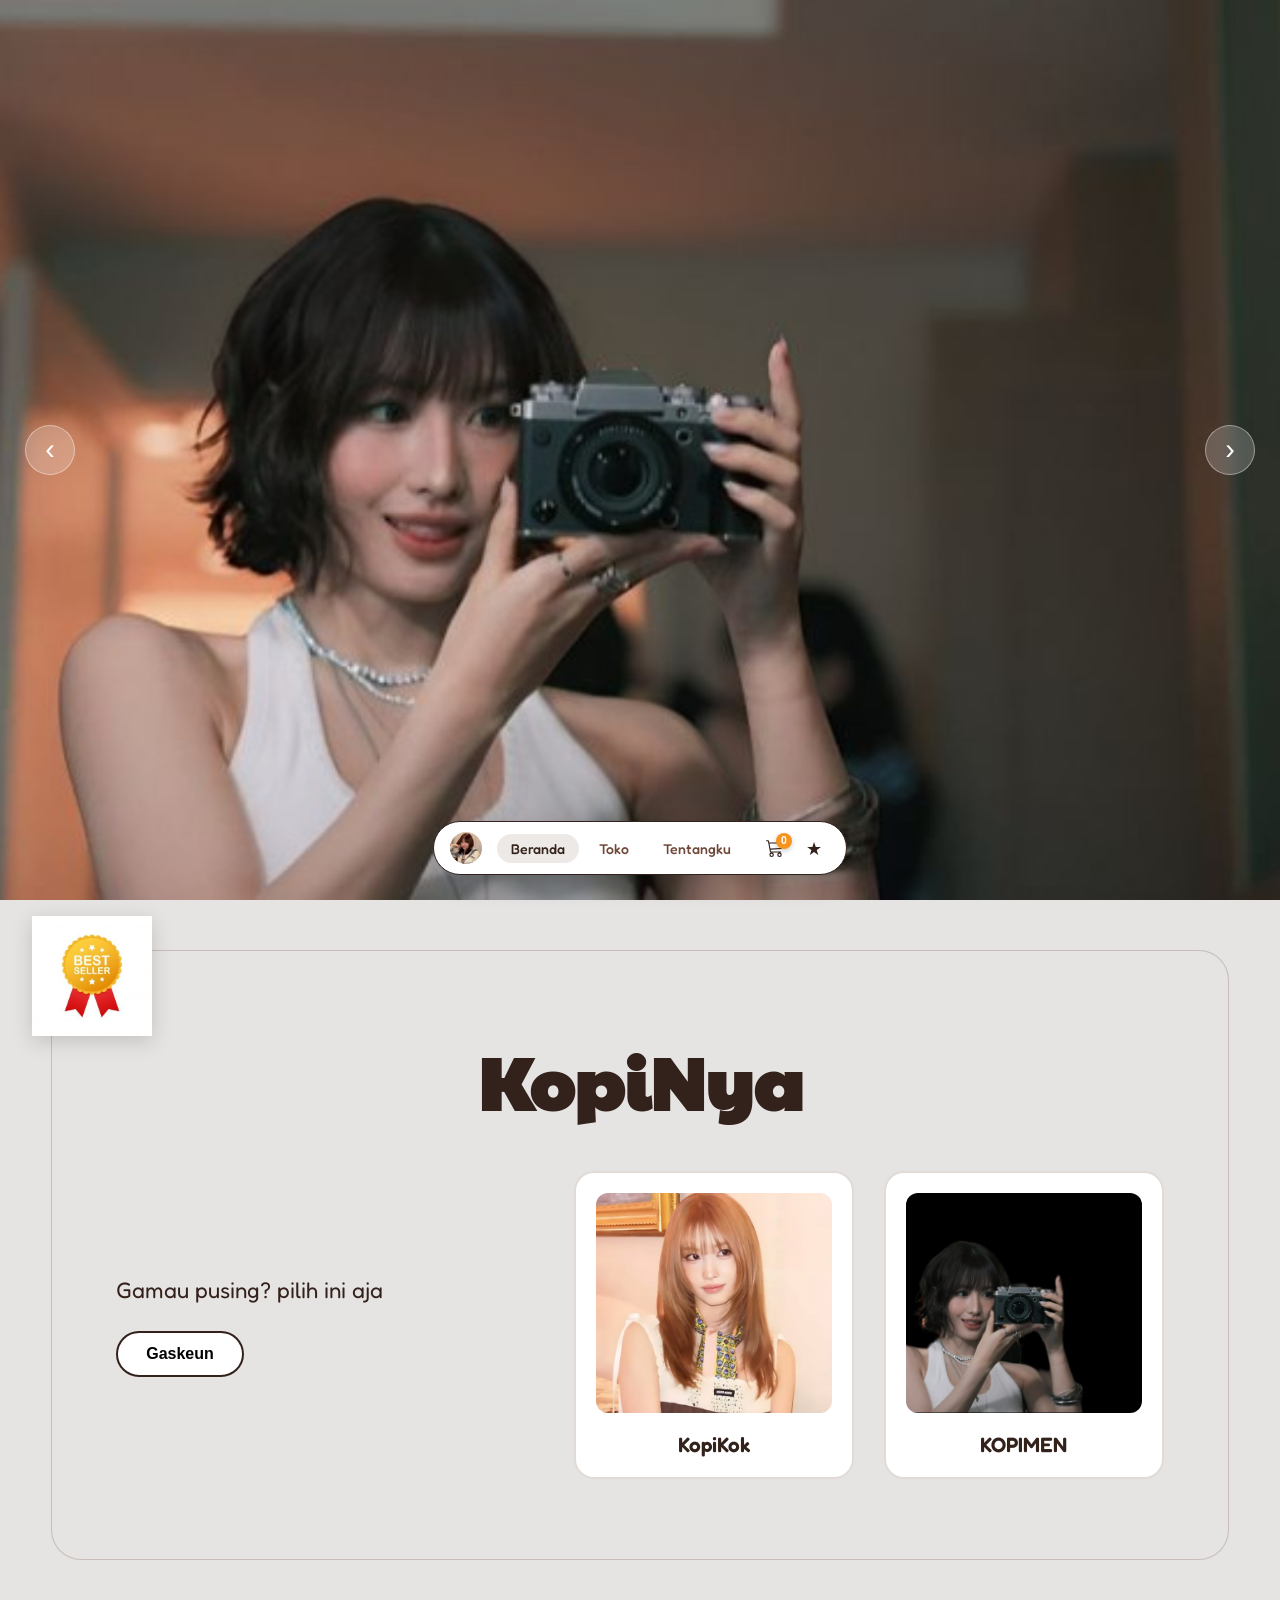
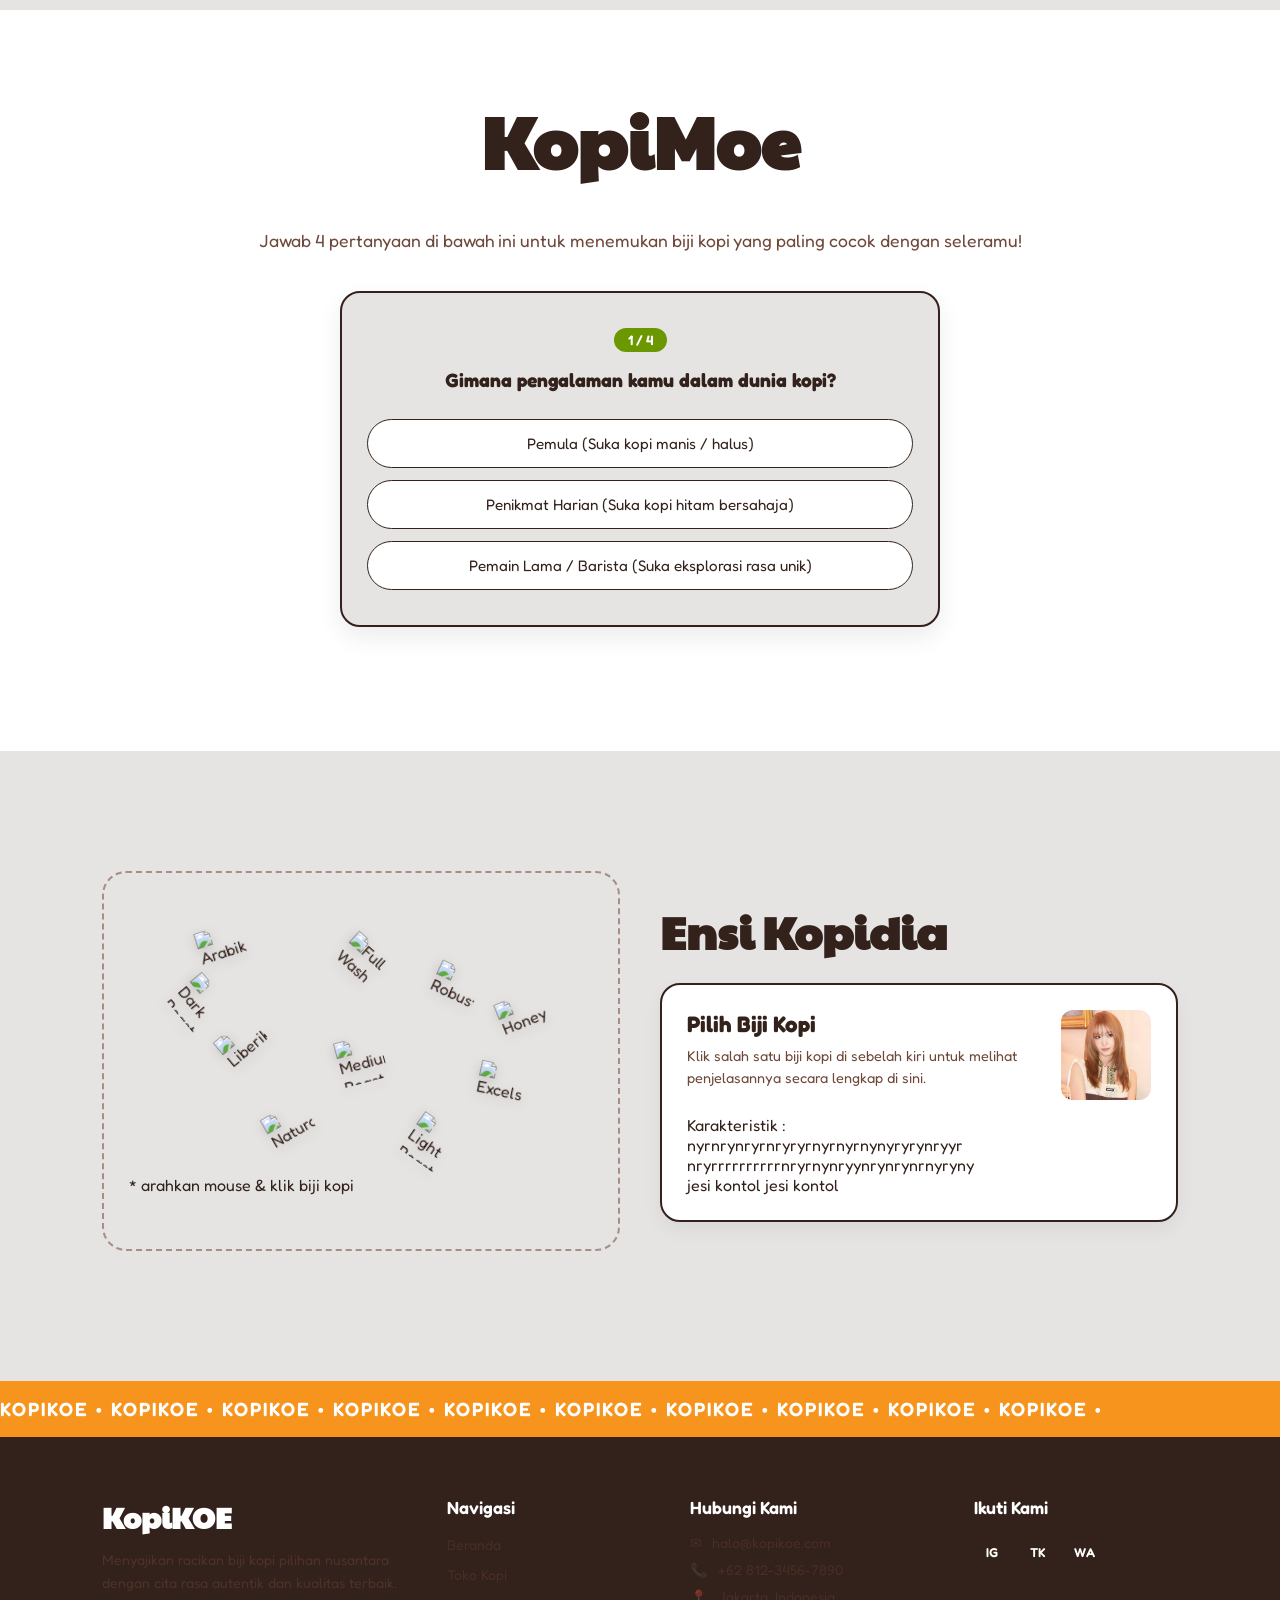
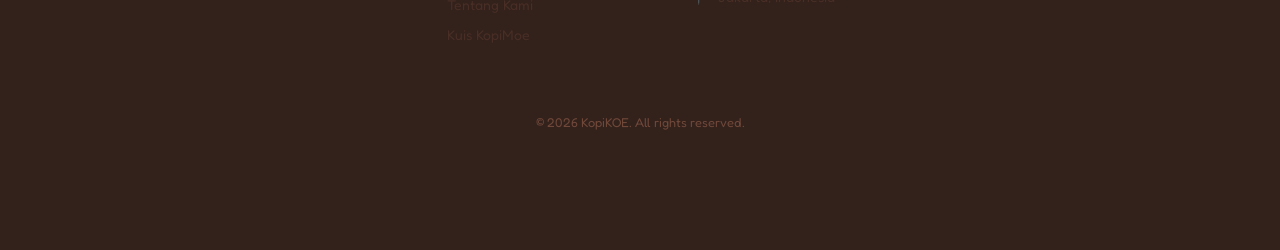
==== index.html @ 9fa1c77d "Merge branch 'main' of https://github.com/kalls-max/KopiKoe" ====
<!DOCTYPE html>
<html lang="id">
<head>
  <meta charset="UTF-8">
  <meta name="viewport" content="width=device-width, initial-scale=1.0">
  <title>KopiKoe - Homepage</title>
  <link rel="stylesheet" href="style.css">
  <link href="https://fonts.googleapis.com/css2?family=Paytone+One&family=Fredoka:wght@400;600&display=swap" rel="stylesheet">
</head>
<body>
  <section class="hero-slider" id="home">
    <div class="slides-container" id="slides">
      
      <!-- Slide 1 -->
      <div class="slide slide-1 active">
        <a href="deskripsi-produk-1.html" class="hero-image-link">
          <img src="Photo/download__20_-removebg-preview.png" alt="Produk Hero 1" class="hero-product-img">
        </a>
      </div>

      <!-- Slide 2 -->
      <div class="slide slide-2">
        <a href="deskripsi-produk-2.html" class="hero-image-link">
          <img src="hero-produk-2.png" alt="Produk Hero 2" class="hero-product-img">
        </a>
      </div>

      <!-- Slide 3 -->
      <div class="slide slide-3">
        <a href="deskripsi-produk-3.html" class="hero-image-link">
          <img src="hero-produk-3.png" alt="Produk Hero 3" class="hero-product-img">
        </a>
      </div>

    </div>

    <!-- Arrow Navigation -->
    <button class="slider-arrow prev" id="prevSlide" aria-label="Previous Slide">&lsaquo;</button>
    <button class="slider-arrow next" id="nextSlide" aria-label="Next Slide">&rsaquo;</button>
  </section>

  <!-- ==========================================
       SIDE CART DRAWER (BARU DITAMBAHKAN)
       ========================================== -->
  <div id="cart-overlay" class="cart-overlay"></div>
  <div id="side-cart-drawer" class="side-cart-drawer">
    
    <div class="cart-drawer-header">
      <h3>Keranjang Kamu (<span id="drawer-cart-count">0</span>)</h3>
      <button id="close-drawer-btn" class="close-drawer-btn">&times;</button>
    </div>

    <div class="cart-drawer-body" id="drawer-cart-items">
      <p style="color:#777; text-align:center; margin-top:20px;">Keranjang masih kosong.</p>
    </div>

    <div class="cart-drawer-footer">
      <div class="cart-subtotal">
        <span>Subtotal</span>
        <span id="drawer-subtotal">Rp 0</span>
      </div>
      <p class="cart-tax-note">Pajak dan ongkos kirim dihitung saat checkout.</p>
      <button onclick="window.location.href='payment.html'" class="btn-checkout-drawer">
        Proceed to Checkout
      </button>
    </div>
  </div>

<!-- FLOATING NAVBAR / BOTTOM BAR -->
<footer class="bottom-bar-wrapper">
  <nav class="bottom-bar-pill" id="bottomBar">
    
    <!-- 1. LOGO BRAND -->
    <div class="bar-section bar-logo">
      <a href="#home">
        <img src="Photo/logo.jpeg" alt="Logo Brand" class="navbar-logo-img">
      </a>
    </div>

    <!-- 2. MENU NAVIGASI -->
    <div class="bar-section bar-menu">
      <a href="#home" class="active">Beranda</a>
      <a href="shop.html">Toko</a>
      <a href="about.html">Tentangku</a>
    </div>

    <!-- 3. IKON AKSI (KERANJANG + BINTANG) -->
    <div class="bar-section bar-icons">
      <!-- Tombol Keranjang Belanja & Badge Count -->
      <button class="cart-btn" id="cartBtn" aria-label="Shopping Cart">
        <svg xmlns="http://www.w3.org/2000/svg" width="16" height="16" fill="currentColor" class="bi bi-cart3" viewBox="0 0 16 16">
          <path d="M0 1.5A.5.5 0 0 1 .5 1H2a.5.5 0 0 1 .485.379L2.89 3H14.5a.5.5 0 0 1 .49.598l-1 5a.5.5 0 0 1-.465.401l-9.397.472L4.415 11H13a.5.5 0 0 1 0 1H4a.5.5 0 0 1-.491-.408L2.01 3.607 1.61 2H.5a.5.5 0 0 1-.5-.5M3.102 4l.84 4.479 9.144-.459L13.89 4zM5 12a2 2 0 1 0 0 4 2 2 0 0 0 0-4m7 0a2 2 0 1 0 0 4 2 2 0 0 0 0-4m-7 1a1 1 0 1 1 0 2 1 1 0 0 1 0-2m7 0a1 1 0 1 1 0 2 1 1 0 0 1 0-2"/>
        </svg>
        <span class="cart-badge" id="cartBadge">0</span>
      </button>

      <!-- Objek Bintang Interaktif -->
      <div class="star-object" title="Bintang Interaktif">
        <span class="star-icon">&#9733;</span>
      </div>
    </div>

  </nav>
</footer>

  <section class="section-kopinya" id="kopinya">
    <div class="badge-bestseller-img-wrapper">
      <img src="Photo/503347695895073658.jpeg" alt="Badge Best Seller" class="badge-bestseller-img">
    </div>
    
    <h2 class="section-title">KopiNya</h2>
    
    <div class="kopinya-container">
      <div class="kopinya-left">
        <p class="kopinya-desc">Gamau pusing? pilih ini aja</p>
        <button class="syarat-btn">Gaskeun</button>
      </div>

      <div class="kopinya-right">
        <div class="cards-wrapper">
        
          <div class="kopi-card">
            <a href="deskripsi-produk-1.html" class="product-link">
              <img src="Photo/Momo.jpeg" alt="KOPIKOK" class="card-img-real">
              <h3>KopiKok</h3>
            </a>
          </div>

          <div class="kopi-card">
            <a href="deskripsi-produk-2.html" class="product-link">
              <img src="Photo/WhatsApp Image 2026-08-12 at 20.17.02.jpeg" alt="KOPIMEN" class="card-img-real">
              <h3>KOPIMEN</h3>
            </a>
          </div>

        </div>
      </div>
    </div>
  </section>

<!-- SECTION KUIS KOPIKOK -->
  <section class="section-kopimoe" id="kopimoe">
    <h2 class="section-title">KopiMoe</h2>
    <p class="quiz-intro">Jawab 4 pertanyaan di bawah ini untuk menemukan biji kopi yang paling cocok dengan seleramu!</p>

    <div class="quiz-wrapper">
      <div class="quiz-card-stack" id="quizStack">

        <!-- Pertanyaan 1: Pengalaman / Kebiasaan Minum Kopi -->
        <div class="quiz-card active" data-step="1">
          <span class="step-badge">1 / 4</span>
          <h3 class="quiz-question">Gimana pengalaman kamu dalam dunia kopi?</h3>
          <div class="quiz-options">
            <button class="quiz-opt-btn" data-category="experience" data-answer="pemula">Pemula (Suka kopi manis / halus)</button>
            <button class="quiz-opt-btn" data-category="experience" data-answer="penikmat">Penikmat Harian (Suka kopi hitam bersahaja)</button>
            <button class="quiz-opt-btn" data-category="experience" data-answer="expert">Pemain Lama / Barista (Suka eksplorasi rasa unik)</button>
          </div>
        </div>

        <!-- Pertanyaan 2: Keasaman / Rasa Utama -->
        <div class="quiz-card" data-step="2">
          <span class="step-badge">2 / 4</span>
          <h3 class="quiz-question">Profil rasa seperti apa yang ingin kamu rasakan?</h3>
          <div class="quiz-options">
            <button class="quiz-opt-btn" data-category="acidity" data-answer="low">Pahit Mantap & Rendah Asam (Aman di Lambung)</button>
            <button class="quiz-opt-btn" data-category="acidity" data-answer="high">Asam Segar Buah-Buahan (Bright & Citrusy)</button>
            <button class="quiz-opt-btn" data-category="acidity" data-answer="medium">Manis Soft & Balance (Karamel / Cokelat)</button>
          </div>
        </div>

        <!-- Pertanyaan 3: Body / Ketebalan Kopi -->
        <div class="quiz-card" data-step="3">
          <span class="step-badge">3 / 4</span>
          <h3 class="quiz-question">Bagaimana tekstur / ketebalan (body) kopi kesukaanmu?</h3>
          <div class="quiz-options">
            <button class="quiz-opt-btn" data-category="body" data-answer="full">Tebal, Pekat & Bold (Kental pas diteguk)</button>
            <button class="quiz-opt-btn" data-category="body" data-answer="medium">Sedang & Smooth (Ringan & Enteng di Tenggorokan)</button>
          </div>
        </div>

        <!-- Pertanyaan 4: Sentuhan Aroma Unik -->
        <div class="quiz-card" data-step="4">
          <span class="step-badge">4 / 4</span>
          <h3 class="quiz-question">Sentuhan aroma / aftertaste apa yang paling memikatmu?</h3>
          <div class="quiz-options">
            <button class="quiz-opt-btn" data-category="flavor" data-answer="spicy">Rempah Warm Spices & Earthy</button>
            <button class="quiz-opt-btn" data-category="flavor" data-answer="chocolate">Cokelat, Kacang (Nutty) & Vanila</button>
            <button class="quiz-opt-btn" data-category="flavor" data-answer="unique">Aroma Tembakau, Floral, atau Buah Matang</button>
          </div>
        </div>

      </div>
    </div>
  </section>

  <section class="section-ensi" id="ensi">
    <div class="ensi-left">
      <div class="interactive-area">
        <div class="beans-group-random">

          <img src="Photo/vecteezy_ai-generated-aromatic-coffee-bean-clipart_41278516.png" alt="Arabika" class="bean-img" style="top: 10%; left: 15%;" 
               data-title="Kopi Arabika" 
               data-desc="Memiliki cita rasa yang kaya, cenderung asam, dan aroma harum."
               data-img="https://encrypted-tbn0.gstatic.com/images?q=tbn:ANd9GcRHdYkmceeKyjtQLiHhrRZHEec5dS5-G5c49a-p5GeivQ&s=10">

          <img src="Photo/vecteezy_ai-generated-aromatic-coffee-bean-clipart_41278516.png" alt="Robusta" class="bean-img" style="top: 25%; left: 65%;" 
               data-title="Kopi Robusta" 
               data-desc="Rasa lebih pahit, bodi tebal, dan kandungan kafein tinggi."
               data-img="detail-robusta.png">

          <img src="Photo/vecteezy_ai-generated-aromatic-coffee-bean-clipart_41278516.png" alt="Liberika" class="bean-img" style="top: 45%; left: 20%;" 
               data-title="Kopi Liberika" 
               data-desc="Aroma khas nangka dengan perpaduan rasa pahit dan buah yang unik."
               data-img="detail-liberika.png">

          <img src="Photo/vecteezy_ai-generated-aromatic-coffee-bean-clipart_41278516.png" alt="Excelsa" class="bean-img" style="top: 60%; left: 75%;" 
               data-title="Kopi Excelsa" 
               data-desc="Sensasi rasa fruity, asam, dan gurih secara bersamaan."
               data-img="detail-excelsa.png">

          <img src="Photo/vecteezy_ai-generated-aromatic-coffee-bean-clipart_41278516.png" alt="Natural" class="bean-img" style="top: 75%; left: 30%;" 
               data-title="Natural Process" 
               data-desc="Pengeringan bersama buahnya menghasilkan rasa manis buah yang kuat."
               data-img="detail-natural.png">

          <img src="Photo/vecteezy_ai-generated-aromatic-coffee-bean-clipart_41278516.png" alt="Full Wash" class="bean-img" style="top: 15%; left: 45%;" 
               data-title="Full Wash Process" 
               data-desc="Menghasilkan karakter kopi yang sangat bersih (clean cup)."
               data-img="detail-wash.png">

          <img src="Photo/vecteezy_ai-generated-aromatic-coffee-bean-clipart_41278516.png" alt="Honey" class="bean-img" style="top: 35%; left: 80%;" 
               data-title="Honey Process" 
               data-desc="Keseimbangan rasa manis dan body yang pas."
               data-img="detail-honey.png">

          <img src="Photo/vecteezy_ai-generated-aromatic-coffee-bean-clipart_41278516.png" alt="Light Roast" class="bean-img" style="top: 80%; left: 60%;" 
               data-title="Light Roast" 
               data-desc="Keasaman tinggi dan karakter asli biji menonjol."
               data-img="detail-light.png">

          <img src="Photo/vecteezy_ai-generated-aromatic-coffee-bean-clipart_41278516.png" alt="Medium Roast" class="bean-img" style="top: 50%; left: 45%;" 
               data-title="Medium Roast" 
               data-desc="Keseimbangan antara asam, manis, dan aroma sangrai."
               data-img="detail-medium.png">

          <img src="Photo/vecteezy_ai-generated-aromatic-coffee-bean-clipart_41278516.png" alt="Dark Roast" class="bean-img" style="top: 30%; left: 10%;" 
               data-title="Dark Roast" 
               data-desc="Pahit dominan, terasa smokey, dan rendah asam."
               data-img="detail-dark.png">
        </div>
        <p class="interact-hint">* arahkan mouse & klik biji kopi</p>
      </div>
    </div>

    <div class="ensi-right">
      <h2 class="ensi-title">Ensi Kopidia</h2>
      <div class="ensi-card">
        <div class="ensi-card-header">
          <div class="ensi-card-text">
            <h3 id="ensiBeanTitle">Pilih Biji Kopi</h3>
            <p id="ensiBeanDesc">Klik salah satu biji kopi di sebelah kiri untuk melihat penjelasannya secara lengkap di sini.</p>
          </div>
          
          <img src="Photo/Momo.jpeg" alt="Detail Kopi" class="ensi-img" id="ensiBeanImg">
        </div>
        <div class="ensi-stats">
          <p>Karakteristik :</p>
          <div class="stat-line">nyrnrynryrnryryrnyrnyrnynyryrynryyr</div>
          <div class="stat-line">nryrrrrrrrrrrnryrnynryynrynrynrnyryny</div>
          <div class="stat-line">jesi kontol jesi kontol</div>
        </div>
      </div>
    </div>
  </section>

  <!-- MARQUEE / RUNNING TEXT (PISAH DARI FOOTER UTAMA) -->
<div class="marquee-footer">
  <div class="marquee-wrapper">
    <div class="marquee-content">
      <span>KOPIKOE &bull; KOPIKOE &bull; KOPIKOE &bull; KOPIKOE &bull; KOPIKOE &bull; KOPIKOE &bull; KOPIKOE &bull; KOPIKOE &bull; KOPIKOE &bull; KOPIKOE &bull;&nbsp;</span>
    </div>
    <div class="marquee-content" aria-hidden="true">
      <span>KOPIKOE &bull; KOPIKOE &bull; KOPIKOE &bull; KOPIKOE &bull; KOPIKOE &bull; KOPIKOE &bull; KOPIKOE &bull; KOPIKOE &bull; KOPIKOE &bull; KOPIKOE &bull;&nbsp;</span>
    </div>
  </div>
</div>

<!-- FOOTER UTAMA -->
<footer class="site-footer">
  <div class="footer-container">
    
    <!-- Kolom 1: Brand / Description -->
    <div class="footer-col footer-brand">
      <h3 class="footer-title">KopiKOE</h3>
      <p class="footer-desc">Menyajikan racikan biji kopi pilihan nusantara dengan cita rasa autentik dan kualitas terbaik.</p>
    </div>

    <!-- Kolom 2: Navigasi Cepat -->
    <div class="footer-col footer-links">
      <h4 class="footer-heading">Navigasi</h4>
      <ul>
        <li><a href="index.html">Beranda</a></li>
        <li><a href="#kopinya">Toko Kopi</a></li>
        <li><a href="about.html">Tentang Kami</a></li>
        <li><a href="quis.html">Kuis KopiMoe</a></li>
      </ul>
    </div>

    <!-- Kolom 3: Informasi Kontak -->
    <div class="footer-col footer-contact">
      <h4 class="footer-heading">Hubungi Kami</h4>
      <ul class="contact-list">
        <li>
          <span class="icon">&#9993;</span>
          <a href="mailto:halo@kopikoe.com">halo@kopikoe.com</a>
        </li>
        <li>
          <span class="icon">&#128222;</span>
          <a href="https://wa.me/6281234567890" target="_blank">+62 812-3456-7890</a>
        </li>
        <li>
          <span class="icon">&#128205;</span>
          <span>Jakarta, Indonesia</span>
        </li>
      </ul>
    </div>

    <!-- Kolom 4: Media Sosial -->
    <div class="footer-col footer-social">
      <h4 class="footer-heading">Ikuti Kami</h4>
      <div class="social-icons">
        <a href="#" class="social-btn" title="Instagram">IG</a>
        <a href="#" class="social-btn" title="TikTok">TK</a>
        <a href="#" class="social-btn" title="WhatsApp">WA</a>
      </div>
    </div>

  </div>

  <!-- Copyright Bawah -->
  <div class="footer-bottom">
    <p>&copy; 2026 KopiKOE. All rights reserved.</p>
  </div>
</footer>

<script src="script.js"></script>

</body>
</html>
---- style.css ----
:root {
  --coffee-dark: #33211B;
  --coffee-brown: #6F483A;
  --platinum: #E5E4E2;
  --red-accent: #E22323;
  --orange-accent: #F7941D;
  --sky-accent: #B8D3E8;
  --olive-accent: #6B9800;
  --white: #FFFFFF;
}

* {
  margin: 0;
  padding: 0;
  box-sizing: border-box;
}

body {
  font-family: 'Fredoka', sans-serif;
  background-color: var(--platinum);
  color: var(--coffee-dark);
  overflow-x: hidden;
}

.img-placeholder {
  background-color: var(--platinum);
  border: 2px dashed rgba(111, 72, 58, 0.45);
  display: flex;
  justify-content: center;
  align-items: center;
  color: var(--coffee-brown);
  font-size: 0.9rem;
  border-radius: 12px;
}
/* PART 1: HERO SLIDER FULLSCREEN IMAGE */
.hero-slider {
  position: relative;
  width: 100vw;
  height: 100vh;
  max-width: 100%;
  overflow: hidden;
}

.slides-container {
  width: 100%;
  height: 100%;
  position: relative;
}

.slide {
  position: absolute;
  top: 0;
  left: 0;
  width: 100vw;
  height: 100vh;
  opacity: 0;
  transition: opacity 0.8s ease;
  background-size: cover;
  background-position: center;
  background-repeat: no-repeat;
}

/* Background Tekstur Asli per Slide */
.slide-1 { background-image: url('Photo/download\ \(20\).jpeg'); }
.slide-2 { background-image: url('tekstur-bg-2.jpg'); }
.slide-3 { background-image: url('tekstur-bg-3.jpg'); }

.slide.active { 
  opacity: 1; 
  z-index: 1; 
}

/* Pembungkus Link Gambar Fullscreen */
.hero-image-link {
  display: block;
  width: 100%;
  height: 100%;
  cursor: pointer;
}

/* Gambar PNG Memenuhi Layar */
.hero-product-img {
  width: 100%;
  height: 100%;
  /* Catatan Pilihan object-fit:
     - Use 'contain': Jika ingin gambar utuh terlihat 100% tanpa terpotong di tepi layar.
     - Use 'cover': Jika ingin gambar memenuhi 100% penuh layar (tepi gambar bisa sedikit terpotong). */
  object-fit: cover; 
  object-position: center;
  transition: transform 0.5s ease, filter 0.5s ease;
}

/* Efek saat Hover */
.hero-image-link:hover .hero-product-img {
  transform: scale(1.03);
  filter: drop-shadow(0 10px 20px rgba(0,0,0,0.3));
}

.cta-button {
  padding: 14px 32px;
  font-size: 1.1rem;
  font-weight: 600;
  border-radius: 30px;
  border: none;
  background-color: var(--white);
  color: var(--coffee-dark);
  text-decoration: none;
  cursor: pointer;
  display: inline-flex;
  align-items: center;
  gap: 8px;
  box-shadow: 0 5px 15px rgba(0,0,0,0.3);
  transition: transform 0.2s ease;
}

.cta-button:hover { transform: translateY(-3px); }

.slider-arrow {
  position: absolute;
  top: 50%;
  transform: translateY(-50%);
  background: rgba(255, 255, 255, 0.2);
  backdrop-filter: blur(4px);
  color: var(--white);
  border: 1px solid rgba(255, 255, 255, 0.4);
  width: 50px;
  height: 50px;
  border-radius: 50%;
  font-size: 1.8rem;
  cursor: pointer;
  z-index: 10;
  display: flex;
  align-items: center;
  justify-content: center;
}

.slider-arrow.prev { left: 25px; }
.slider-arrow.next { right: 25px; }

/* ============================================================
   PART 6: FLOATING PILL BOTTOM BAR (DESKTOP & MOBILE)
   ============================================================ */

/* 1. CONTAINER UTAMA MELAYANG */
.bottom-bar-wrapper {
  position: fixed;
  bottom: 25px;
  left: 50%;
  transform: translateX(-50%);
  width: auto;
  max-width: 95vw;
  z-index: 1000;
  transition: transform 0.4s ease-in-out, opacity 0.4s ease-in-out;
}

/* Efek Auto-Hide Navbar saat Scroll */
.bottom-bar-wrapper.hide {
  transform: translate(-50%, 150px);
  opacity: 0;
  pointer-events: none;
}

/* 2. KAPSUL NAVBAR */
.bottom-bar-pill {
  background: var(--white);
  height: 54px;
  border-radius: 40px;
  display: inline-flex;
  align-items: center;
  justify-content: center;
  padding: 0 16px;
  gap: 15px;
  border: 1.5px solid var(--coffee-dark);
  box-shadow: 0 10px 25px rgba(0,0,0,0.15);
  box-sizing: border-box;
}

.bar-section { 
  display: flex; 
  align-items: center; 
}

/* Logo Navbar */
.navbar-logo-img {
  height: 32px;
  width: 32px;
  border-radius: 50%;
  object-fit: cover;
  display: block;
}

/* Menu Navigasi */
.bar-menu { 
  gap: 6px; 
}

.bar-menu a {
  text-decoration: none;
  color: var(--coffee-brown);
  padding: 6px 14px;
  border-radius: 20px;
  font-size: 0.88rem;
  font-weight: 500;
  transition: all 0.2s ease;
}

.bar-menu a.active, 
.bar-menu a:hover { 
  background: rgba(111, 72, 58, 0.12); 
  color: var(--coffee-dark); 
}

/* Section Ikon Keranjang & Bintang */
.bar-icons { 
  gap: 8px; 
  display: flex;
  align-items: center;
}

/* STYLING TOMBOL KERANJANG BARU (SVG + BADGE) */
.cart-btn {
  position: relative;
  background: none;
  border: none;
  padding: 6px;
  cursor: pointer;
  color: var(--coffee-dark);
  display: flex;
  align-items: center;
  justify-content: center;
  border-radius: 50%;
  transition: background-color 0.2s ease;
}

.cart-btn:hover {
  background-color: rgba(0, 0, 0, 0.05);
}

.cart-btn svg {
  display: block;
  width: 18px;
  height: 18px;
}

/* BADGE ANGKA JUMLAH KERANJANG */
.cart-badge {
  position: absolute;
  top: 0px;
  right: -2px;
  background-color: var(--orange-accent);
  color: var(--white);
  font-size: 0.65rem;
  font-weight: 700;
  min-width: 16px;
  height: 16px;
  border-radius: 50%;
  display: flex;
  align-items: center;
  justify-content: center;
  padding: 2px;
  box-shadow: 0 2px 5px rgba(0,0,0,0.2);
  line-height: 1;
}

/* 3. OBJEK BINTANG INTERAKTIF */
.star-object {
  display: flex;
  align-items: center;
  justify-content: center;
  width: 32px;
  height: 32px;
  border-radius: 50%;
  cursor: pointer;
  background-color: transparent;
  transition: background-color 0.3s ease;
}

.star-icon {
  display: inline-block;
  font-size: 1.1rem;
  color: var(--coffee-dark);
  transition: transform 0.6s cubic-bezier(0.34, 1.56, 0.64, 1), color 0.3s ease;
  transform-origin: center;
}

.star-object:hover {
  background-color: rgba(247, 148, 29, 0.15);
}

.star-object:hover .star-icon {
  transform: rotate(360deg) scale(1.25);
  color: var(--orange-accent);
  filter: drop-shadow(0 0 5px rgba(247, 148, 29, 0.6));
}

/* ============================================================
   RESPONSIF MOBILE (LAYAR <= 768px)
   ============================================================ */
@media (max-width: 768px) {
  .bottom-bar-wrapper {
    position: fixed !important;
    bottom: 15px !important;
    left: 50% !important;
    transform: translateX(-50%) !important;
    width: 95% !important;
    max-width: 360px !important;
    z-index: 9999 !important;
  }

  .bottom-bar-pill {
    display: flex !important;
    justify-content: space-between !important;
    align-items: center !important;
    padding: 6px 10px !important;
    width: 100% !important;
    height: 48px !important;
    box-sizing: border-box !important;
  }

  .bar-section.bar-menu,
  .bar-menu {
    display: flex !important;
    gap: 4px !important;
    align-items: center !important;
  }

  .bar-menu a {
    display: inline-block !important;
    padding: 4px 6px !important;
    font-size: 0.7rem !important;
    font-weight: 500 !important;
    color: var(--coffee-dark) !important;
    text-decoration: none !important;
    white-space: nowrap !important;
  }

  .navbar-logo-img {
    width: 28px !important;
    height: 28px !important;
    border-radius: 50% !important;
  }

  .bar-section.bar-icons,
  .bar-icons {
    display: flex !important;
    align-items: center !important;
    gap: 4px !important;
  }

  .cart-btn svg {
    width: 16px !important;
    height: 16px !important;
  }

  .cart-badge {
    min-width: 14px !important;
    height: 14px !important;
    font-size: 0.6rem !important;
    top: -2px !important;
    right: -3px !important;
  }

  .star-object {
    width: 28px !important;
    height: 28px !important;
  }

  .star-icon {
    font-size: 0.9rem !important;
  }
}

/* PART 2: KOPI NYA (BEST SELLER) */
.section-kopinya {
  position: relative;
  padding: 80px 5%;
  background-color: var(--platinum);
  border-radius: 30px;
  margin: 50px auto;
  max-width: 1350px;
  width: 92%;
  border: 1px solid rgba(111, 72, 58, 0.25);
}

/* Badge Image Styling */
.badge-bestseller-img-wrapper {
  position: absolute;
  top: -35px;
  left: -20px;
  z-index: 5;
}

.badge-bestseller-img {
  width: 120px;
  height: 120px;
  object-fit: contain;
  filter: drop-shadow(0 5px 10px rgba(0,0,0,0.15));
}

.section-title {
  font-family: 'Paytone One', sans-serif;
  font-size: 4.5rem;
  text-align: center;
  margin-bottom: 40px;
}

.kopinya-container {
  display: flex;
  align-items: center;
  justify-content: space-between;
  gap: 50px;
}

.kopinya-left { flex: 1; }
.kopinya-desc { font-size: 1.4rem; line-height: 1.5; margin-bottom: 25px; }

.syarat-btn {
  padding: 12px 28px;
  font-size: 1rem;
  font-weight: 600;
  border-radius: 25px;
  border: 2px solid var(--coffee-dark);
  background: var(--white);
  cursor: pointer;
  transition: all 0.2s ease;
}

.syarat-btn:hover { background: var(--coffee-dark); color: var(--white); }

.kopinya-right { flex: 2; }

.cards-wrapper {
  display: flex;
  gap: 30px;
  justify-content: flex-end;
}

.product-link {
  text-decoration: none;
  color: inherit;
  display: block;
}

/* Card diperlebar */
.kopi-card {
  background: var(--white);
  padding: 20px;
  border-radius: 20px;
  border: 2px solid rgba(111, 72, 58, 0.2);
  text-align: center;
  width: 280px; /* Ukuran diperlebar dari sebelumnya */
  transition: transform 0.3s ease, box-shadow 0.3s ease;
}

.kopi-card:hover {
  transform: translateY(-8px);
  box-shadow: 0 12px 25px rgba(0,0,0,0.12);
}

.card-img-real {
  width: 100%;
  height: 220px;
  object-fit: cover;
  border-radius: 12px;
  margin-bottom: 15px;
}

.kopi-card h3 {
  font-size: 1.3rem;
  font-weight: 600;
}

/* PART 3: KOPI MOE (QUIZ) */
.section-kopimoe {
  padding: 80px 8%;
  text-align: center;
  background: var(--white);
  margin: 40px 0;
}

.quiz-intro {
  font-size: 1.1rem;
  color: var(--coffee-brown);
  margin-bottom: 40px;
}

/* Pembungkus Utama Kuis (Card Stack Container) */
.quiz-wrapper {
  max-width: 600px;
  margin: 0 auto;
  position: relative;
  min-height: 380px; /* Menjaga ruang agar tidak collapse saat kartu bergeser */
}

.quiz-card-stack {
  position: relative;
  width: 100%;
  height: 100%;
}

/* Base Kartu Pertanyaan */
.quiz-card {
  position: absolute;
  top: 0;
  left: 0;
  width: 100%;
  background: var(--platinum);
  border: 2px solid var(--coffee-dark);
  border-radius: 20px;
  padding: 35px 25px;
  box-shadow: 0 10px 25px rgba(0,0,0,0.08);
  box-sizing: border-box;
  opacity: 0;
  pointer-events: none;
  transform: scale(0.9) translateY(30px);
  transition: transform 0.4s cubic-bezier(0.25, 1, 0.5, 1), opacity 0.4s ease;
}

/* Badge Nomor Langkah (1/4, 2/4, dst) */
.step-badge {
  display: inline-block;
  background: var(--olive-accent);
  color: var(--white);
  font-size: 0.85rem;
  font-weight: 600;
  padding: 4px 14px;
  border-radius: 15px;
  margin-bottom: 15px;
}

.quiz-question {
  font-size: 1.2rem;
  color: var(--coffee-dark);
  margin-bottom: 25px;
  line-height: 1.4;
}

/* Container & Pilihan Tombol Opsional */
.quiz-options {
  display: flex;
  flex-direction: column; /* Tersusun rapi ke bawah agar muat opsi teks panjang */
  gap: 12px;
}

.quiz-opt-btn {
  padding: 14px 20px;
  font-size: 0.95rem;
  border-radius: 25px;
  border: 1.5px solid var(--coffee-dark);
  background: var(--white);
  color: var(--coffee-dark);
  cursor: pointer;
  transition: all 0.25s ease;
  font-family: 'Fredoka', sans-serif;
  text-align: center;
}

.quiz-opt-btn:hover {
  background: var(--coffee-dark);
  color: var(--white);
  transform: translateY(-2px);
  box-shadow: 0 4px 12px rgba(0,0,0,0.15);
}

/* KELAS AKTIF (Kartu Muncul di Depan) */
.quiz-card.active {
  opacity: 1;
  pointer-events: auto;
  transform: scale(1) translateY(0);
  z-index: 5;
}

/* KELAS SHUFFLE-OUT (Kartu Meluncur Keluar Saat Diklik) */
.quiz-card.shuffle-out {
  opacity: 0;
  pointer-events: none;
  transform: translateX(-120%) rotate(-6deg);
  transition: transform 0.4s ease-in, opacity 0.3s ease-in;
}

/* ============================================================
   FULL FIXED CSS: SECTION ENSIKOPIDIA (DESKTOP & MOBILE)
   ============================================================ */

/* 1. LAYOUT CONTAINER UTAMA (DESKTOP) */
.section-ensi {
  display: flex;
  padding: 80px 8%;
  gap: 40px;
  align-items: center;
  margin-bottom: 50px;
  justify-content: center;
}

.ensi-left, 
.ensi-right {
  flex: 1;
  width: 50%;
}

/* 2. AREA INTERAKTIF BIJI KOPI (KIRI) */
.interactive-area {
  position: relative;
  border: 2px dashed rgba(111, 72, 58, 0.55);
  border-radius: 24px;
  height: 380px;
  padding: 25px;
  overflow: visible !important; /* Mencegah gambar terpotong saat berputar */
  background-color: var(--platinum);
  box-sizing: border-box;
}

/* Ganti display flex menjadi block biasa */
.beans-group-random {
  width: 100%;
  height: 85%;
  position: relative;
  display: block; 
}

/* Ubah posisi menjadi absolute agar tidak saling dorong */
.bean-img {
  position: absolute; 
  width: 46px;
  height: 46px;
  object-fit: contain;
  cursor: pointer;
  user-select: none;
  transition: transform 0.4s cubic-bezier(0.175, 0.885, 0.32, 1.275), filter 0.2s ease;
  filter: drop-shadow(0 4px 6px rgba(0,0,0,0.15));
  z-index: 2;
}

/* Hover effect tetap sama */
.bean-img:hover,
.bean-img:active {
  transform: scale(1.4) rotate(360deg) !important;
  filter: drop-shadow(0 8px 15px rgba(0,0,0,0.3));
  z-index: 20 !important;
}

.bean-img.active-bean {
  outline: 3px solid var(--sky-accent);
  outline-offset: 2px;
  border-radius: 50%;
}

/* Koordinat Absolut Persentase (Otomatis menyesuaikan ukuran kotak desktop & HP) */
.beans-group-random img:nth-child(1)  { top: 5%;  left: 10%; transform: rotate(-18deg); }
.beans-group-random img:nth-child(2)  { top: 25%; left: 35%; transform: rotate(25deg); }
.beans-group-random img:nth-child(3)  { top: 15%; left: 70%; transform: rotate(-40deg); }
.beans-group-random img:nth-child(4)  { top: 50%; left: 15%; transform: rotate(12deg); }
.beans-group-random img:nth-child(5)  { top: 45%; left: 50%; transform: rotate(-30deg); }
.beans-group-random img:nth-child(6)  { top: 60%; left: 80%; transform: rotate(42deg); }
.beans-group-random img:nth-child(7)  { top: 80%; left: 30%; transform: rotate(-22deg); }
.beans-group-random img:nth-child(8)  { top: 75%; left: 65%; transform: rotate(35deg); }
.beans-group-random img:nth-child(9)  { top: 35%; left: 85%; transform: rotate(-15deg); }
.beans-group-random img:nth-child(10) { top: 85%; left: 85%; transform: rotate(50deg); }

/* 5. KARTU DETAIL DESKRIPSI (KANAN) */
.ensi-title {
  font-family: 'Paytone One', sans-serif;
  font-size: 2.8rem;
  margin-bottom: 20px;
  color: var(--coffee-dark);
}

.ensi-card {
  background: var(--white);
  border: 2px solid var(--coffee-dark);
  border-radius: 20px;
  padding: 25px;
  min-height: 220px;
  box-shadow: 0 8px 20px rgba(0,0,0,0.05);
}

.ensi-card-header {
  display: flex;
  justify-content: space-between;
  gap: 20px;
  margin-bottom: 15px;
}

.ensi-card-text h3 {
  font-size: 1.4rem;
  margin-bottom: 8px;
  color: var(--coffee-dark);
}

.ensi-card-text p {
  font-size: 0.9rem;
  color: var(--coffee-brown);
  line-height: 1.5;
}

.ensi-img {
  width: 90px;
  height: 90px;
  object-fit: cover;
  border-radius: 12px;
  flex-shrink: 0;
}

/* ============================================================
   6. KHUSUS RESPONSIF TAMPILAN MOBILE / HP (max-width: 768px)
   ============================================================ */
@media (max-width: 768px) {
  
  .section-ensi {
    flex-direction: column !important;
    padding: 30px 20px !important;
    gap: 25px !important;
  }

  .ensi-left, 
  .ensi-right {
    width: 100% !important;
  }

  .ensi-title {
    font-size: 2rem !important;
    text-align: center;
  }

  .interactive-area {
    height: 250px !important;
    padding: 15px !important;
  }

  .bean-img {
    width: 38px !important;
    height: 38px !important;
  }

  /* Penyesuaian Koordinat Acak Kompak Khusus Layar HP */
  .beans-group-random img:nth-child(1)  { transform: translate(4px, -8px) rotate(-18deg) !important; }
  .beans-group-random img:nth-child(2)  { transform: translate(-6px, 10px) rotate(25deg) !important; }
  .beans-group-random img:nth-child(3)  { transform: translate(8px, -5px) rotate(-40deg) !important; }
  .beans-group-random img:nth-child(4)  { transform: translate(-5px, 12px) rotate(12deg) !important; }
  .beans-group-random img:nth-child(5)  { transform: translate(6px, -10px) rotate(-30deg) !important; }
  .beans-group-random img:nth-child(6)  { transform: translate(-8px, 8px) rotate(42deg) !important; }
  .beans-group-random img:nth-child(7)  { transform: translate(10px, -6px) rotate(-22deg) !important; }
  .beans-group-random img:nth-child(8)  { transform: translate(-5px, 10px) rotate(35deg) !important; }
  .beans-group-random img:nth-child(9)  { transform: translate(4px, -8px) rotate(-15deg) !important; }
  .beans-group-random img:nth-child(10) { transform: translate(-3px, 6px) rotate(50deg) !important; }

  /* Kartu Detail di Mobile */
  .ensi-card {
    padding: 20px !important;
  }

  .ensi-card-header {
    flex-direction: column-reverse !important;
    align-items: center !important;
    text-align: center;
  }

  .ensi-img {
    width: 75px !important;
    height: 75px !important;
  }
}

/* ============================================================
   1. RUNNING TEXT / MARQUEE (UBAH WARNA BACKGROUND DI SINI)
   ============================================================ */
.marquee-footer {
  background-color: var(--orange-accent); /* GANTI WARNA BACKGROUND MARQUEE DI SINI */
  color: var(--white);           /* WARNA TEKS MARQUEE */
  padding: 16px 0;
  overflow: hidden;
  white-space: nowrap;
  width: 100%;
  margin: 0;
}

.marquee-wrapper {
  display: flex;
  width: 100%;
  overflow: hidden;
  user-select: none;
}

.marquee-content {
  display: flex;
  flex-shrink: 0;
  font-size: 1.2rem;
  font-weight: 600;
  letter-spacing: 2px;
  min-width: 100%;
  animation: marqueeRight 12s linear infinite;
}

@keyframes marqueeRight {
  from { transform: translateX(-100%); }
  to   { transform: translateX(0%); }
}


/* ============================================================
   2. FOOTER DESKTOP (GRID 4 KOLOM, RATA KIRI)
   ============================================================ */
.site-footer {
  background-color: var(--coffee-dark);
  color: var(--platinum);
  padding: 60px 8% 120px 8%; /* Padding bawah 120px agar aman dari navbar melayang */
  margin-top: 0;
  font-family: 'Fredoka', sans-serif;
  text-align: left;
}

.footer-container {
  display: grid;
  grid-template-columns: 1.5fr 1fr 1.2fr 1fr; /* 4 Kolom di Desktop */
  gap: 40px;
  max-width: 1200px;
  margin: 0 auto;
}

.footer-col {
  display: flex;
  flex-direction: column;
  align-items: flex-start; /* Alignment kiri untuk Desktop */
}

.footer-title {
  font-family: 'Paytone One', sans-serif;
  font-size: 1.8rem;
  color: var(--white);
  margin-bottom: 12px;
}

.footer-desc {
  font-size: 0.88rem;
  color: rgba(111, 72, 58, 0.45);
  line-height: 1.6;
}

.footer-heading {
  font-size: 1.1rem;
  font-weight: 600;
  color: var(--white);
  margin-bottom: 16px;
}

.footer-col ul {
  list-style: none;
  padding: 0;
  margin: 0;
}

.footer-col ul li {
  margin-bottom: 10px;
}

.footer-col ul li a {
  color: rgba(111, 72, 58, 0.35);
  text-decoration: none;
  font-size: 0.88rem;
  transition: color 0.2s ease;
}

.footer-col ul li a:hover {
  color: var(--orange-accent);
}

/* List Kontak */
.contact-list li {
  display: flex;
  align-items: center;
  gap: 10px;
  font-size: 0.88rem;
  color: rgba(111, 72, 58, 0.35);
}

/* Social Buttons */
.social-icons {
  display: flex;
  gap: 10px;
}

.social-btn {
  display: flex;
  align-items: center;
  justify-content: center;
  width: 36px;
  height: 36px;
  background-color: var(--coffee-dark);
  color: var(--white);
  border-radius: 50%;
  text-decoration: none;
  font-size: 0.8rem;
  font-weight: 600;
  transition: background-color 0.3s ease, transform 0.2s ease;
}

.social-btn:hover {
  background-color: var(--orange-accent);
  color: var(--coffee-dark);
  transform: translateY(-3px);
}

/* Copyright Bottom */
.footer-bottom {
  border-top: 1px solid var(--coffee-dark);
  margin-top: 40px;
  padding-top: 20px;
  text-align: center;
  font-size: 0.8rem;
  color: var(--coffee-brown);
}


/* ============================================================
   3. RESPONSIF FOOTER MOBILE (LAYAR HP <= 768px -> RATA TENGAH)
   ============================================================ */
@media (max-width: 768px) {
  .site-footer {
    padding: 40px 20px 130px 20px !important;
    text-align: center !important;
  }

  .footer-container {
    grid-template-columns: 1fr !important; /* Menjadi 1 kolom tumpuk di HP */
    gap: 30px !important;
    text-align: center !important;
  }

  .footer-col {
    align-items: center !important; /* Rata tengah khusus HP */
  }

  .contact-list li,
  .social-icons {
    justify-content: center !important;
  }
}

/* =========================================
   SIDE CART DRAWER (NGE-SLIDE DARI KANAN)
   ========================================= */

/* Overlay Gelap di Background */
.cart-overlay {
  position: fixed;
  top: 0;
  left: 0;
  width: 100%;
  height: 100%;
  background: rgba(0, 0, 0, 0.4);
  z-index: 9998; /* Di bawah drawer, di atas navbar */
  visibility: hidden;
  opacity: 0;
  transition: opacity 0.3s ease, visibility 0.3s;
}
.cart-overlay.show {
  visibility: visible;
  opacity: 1;
}

/* Panel Drawer Utama */
.side-cart-drawer {
  position: fixed;
  top: 0;
  right: -100%; /* Sembunyi di luar layar bagian kanan */
  width: 100%;
  max-width: 400px; /* Lebar panel maksimal */
  height: 100vh;
  background-color: var(--white);
  box-shadow: -5px 0 15px rgba(0, 0, 0, 0.1);
  z-index: 9999; /* Pastikan posisinya paling atas */
  display: flex;
  flex-direction: column;
  transition: right 0.4s cubic-bezier(0.25, 0.8, 0.25, 1);
  font-family: 'Fredoka', sans-serif;
}
.side-cart-drawer.open {
  right: 0; /* Muncul ke dalam layar */
}

/* Header Drawer */
.cart-drawer-header {
  display: flex;
  justify-content: space-between;
  align-items: center;
  padding: 20px;
  border-bottom: 1px solid rgba(111, 72, 58, 0.12);
}
.cart-drawer-header h3 {
  margin: 0;
  font-size: 1.2rem;
  font-weight: 500;
}
.close-drawer-btn {
  background: none;
  border: none;
  font-size: 1.8rem;
  cursor: pointer;
  color: var(--coffee-dark);
  line-height: 1;
}

/* Body Drawer (Tempat List Barang) */
.cart-drawer-body {
  flex: 1;
  overflow-y: auto;
  padding: 20px;
}

/* Style Item per Baris (Mirip Screenshot) */
.drawer-item {
  display: flex;
  justify-content: space-between;
  border-bottom: 1px solid rgba(111, 72, 58, 0.12);
  padding-bottom: 15px;
  margin-bottom: 15px;
}
.drawer-item-info { flex: 1; }
.drawer-item-name { margin: 0 0 5px 0; font-weight: 600; font-size: 0.95rem; }
.drawer-item-meta { font-size: 0.8rem; color: var(--coffee-brown); margin: 0 0 5px 0; }
.drawer-item-price { font-size: 0.95rem; margin: 0; font-weight: 500; }
.drawer-item-remove {
  background: none;
  border: none;
  color: var(--red-accent);
  cursor: pointer;
  font-size: 0.85rem;
  padding: 0;
  margin-top: 5px;
}

/* Footer Drawer (Subtotal & Checkout) */
.cart-drawer-footer {
  padding: 20px;
  background: var(--platinum);
  border-top: 1px solid rgba(111, 72, 58, 0.12);
}
.cart-subtotal {
  display: flex;
  justify-content: space-between;
  font-weight: 600;
  font-size: 1.1rem;
  margin-bottom: 5px;
}
.cart-tax-note {
  font-size: 0.75rem;
  color: var(--coffee-brown);
  margin: 0 0 15px 0;
}
.btn-checkout-drawer {
  width: 100%;
  background: var(--coffee-dark); /* Warna hitam elegan kayak di screenshot */
  color: var(--white);
  border: none;
  padding: 15px;
  font-size: 1rem;
  font-weight: 500;
  cursor: pointer;
  transition: background 0.2s;
}
.btn-checkout-drawer:hover {
  background: var(--coffee-dark);
}
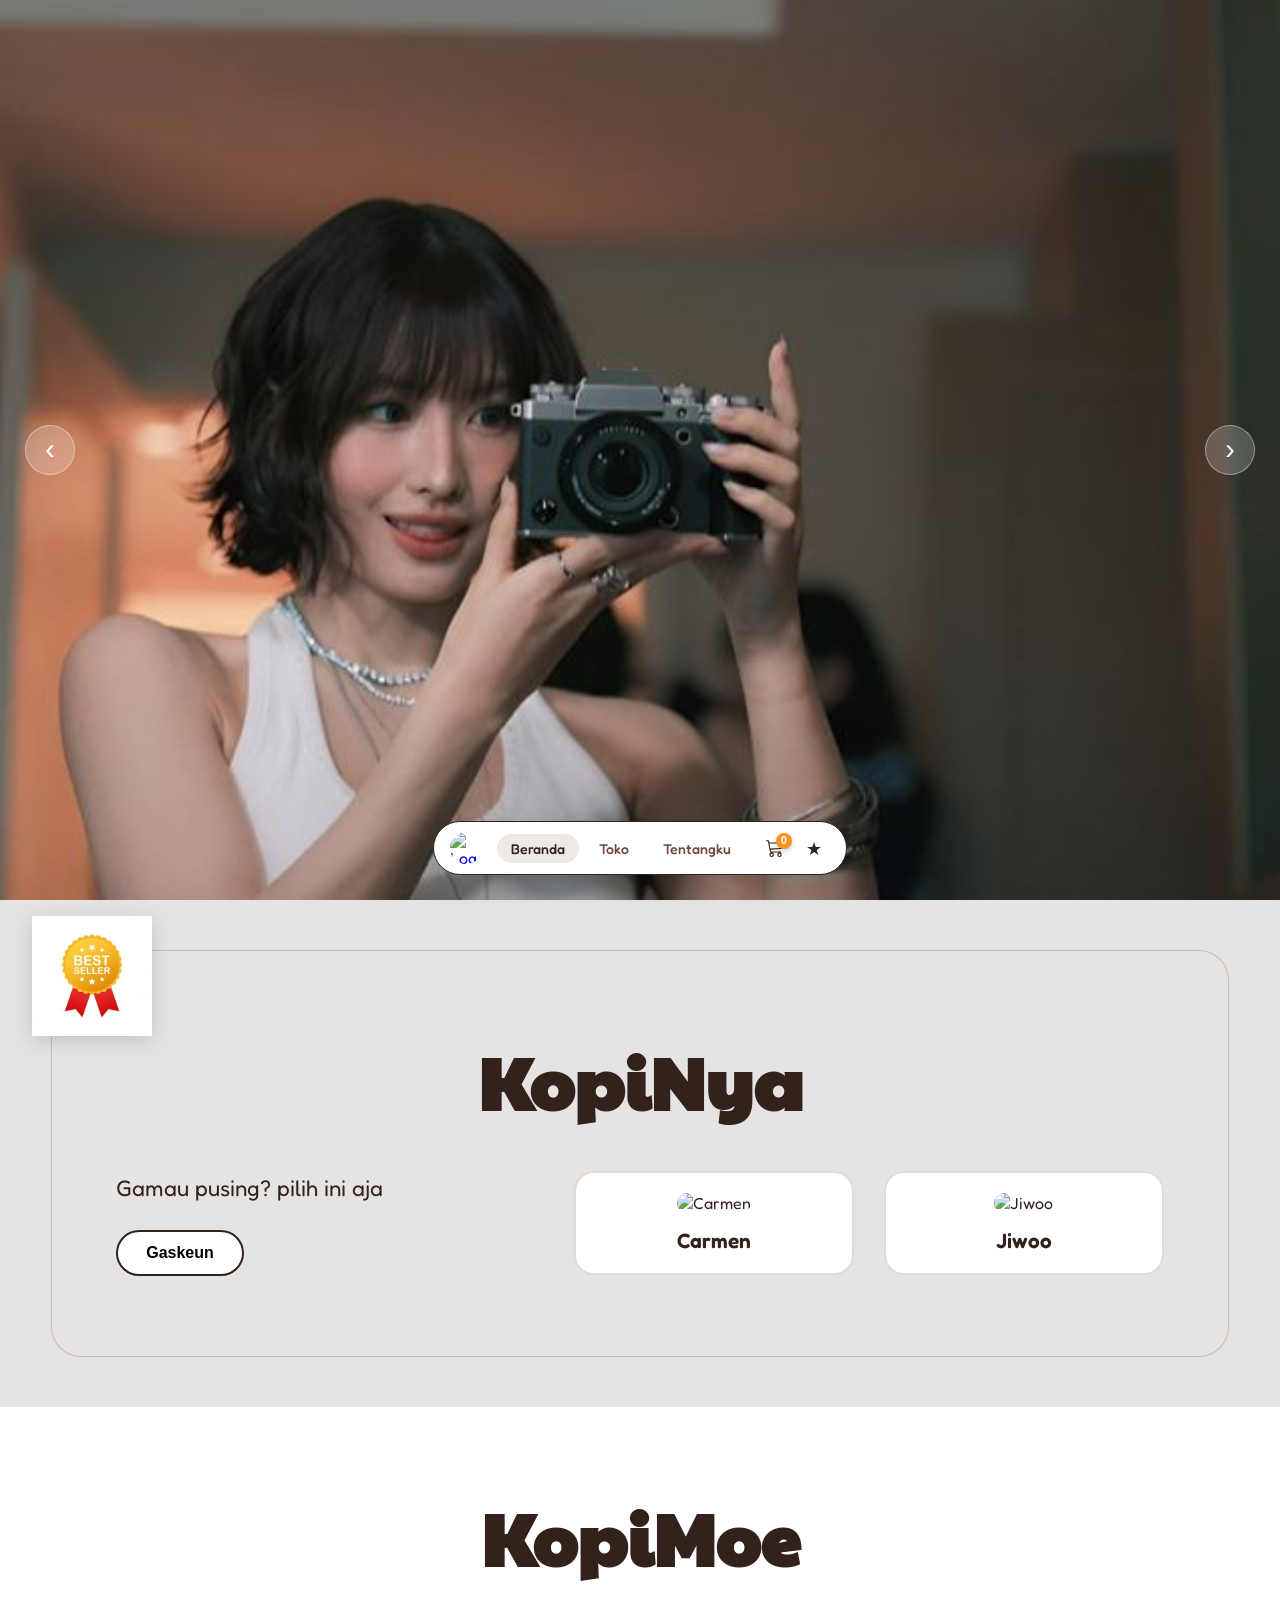
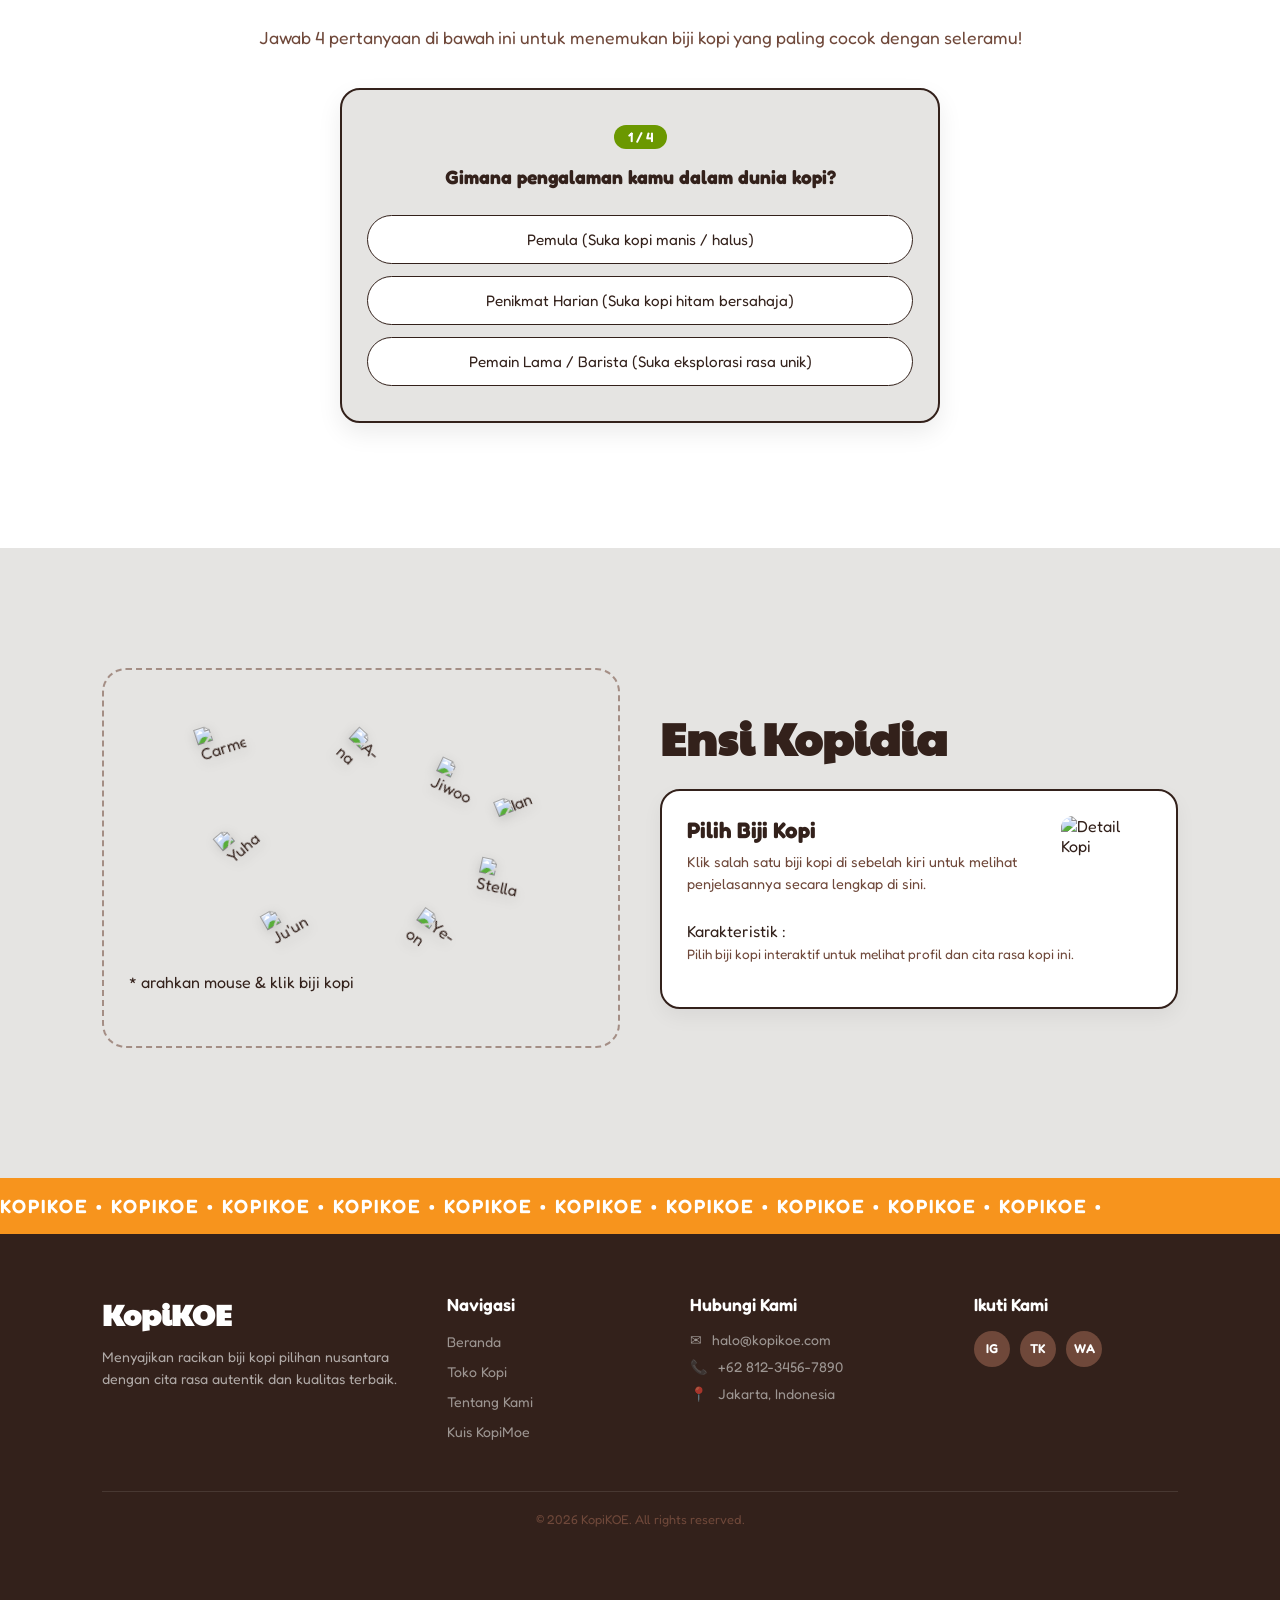
==== commit a17f845a: "Revert "Merge branch 'main' of https://github.com/kalls-max/KopiKoe" This reverts commit 9fa1c77d1b9" ====
--- a/index.html
+++ b/index.html
@@ -4,56 +4,45 @@
   <meta charset="UTF-8">
   <meta name="viewport" content="width=device-width, initial-scale=1.0">
   <title>KopiKoe - Homepage</title>
-  <link rel="stylesheet" href="style.css">
+  <link rel="stylesheet" href="assets/css/style.css">
   <link href="https://fonts.googleapis.com/css2?family=Paytone+One&family=Fredoka:wght@400;600&display=swap" rel="stylesheet">
 </head>
 <body>
+
+  <!-- HERO SLIDER -->
   <section class="hero-slider" id="home">
     <div class="slides-container" id="slides">
-      
-      <!-- Slide 1 -->
       <div class="slide slide-1 active">
-        <a href="deskripsi-produk-1.html" class="hero-image-link">
-          <img src="Photo/download__20_-removebg-preview.png" alt="Produk Hero 1" class="hero-product-img">
-        </a>
-      </div>
-
-      <!-- Slide 2 -->
+        <a href="deskripsi-produk.html?id=kopi-01" class="hero-image-link">
+          <img src="assets/images/hero/heroA1.jpeg" alt="Produk Hero 1" class="hero-product-img">
+        </a>
+      </div>
       <div class="slide slide-2">
-        <a href="deskripsi-produk-2.html" class="hero-image-link">
-          <img src="hero-produk-2.png" alt="Produk Hero 2" class="hero-product-img">
-        </a>
-      </div>
-
-      <!-- Slide 3 -->
+        <a href="deskripsi-produk.html?id=kopi-02" class="hero-image-link">
+          <img src="assets/images/hero/heroA2.jpeg" alt="Produk Hero 2" class="hero-product-img">
+        </a>
+      </div>
       <div class="slide slide-3">
-        <a href="deskripsi-produk-3.html" class="hero-image-link">
-          <img src="hero-produk-3.png" alt="Produk Hero 3" class="hero-product-img">
-        </a>
-      </div>
-
-    </div>
-
-    <!-- Arrow Navigation -->
+        <a href="deskripsi-produk.html?id=kopi-03" class="hero-image-link">
+          <img src="deskripsi-produk.html?id=kopi-03" class="hero-image-link">
+          <img src="assets/images/hero/heroA3.jpeg" alt="Produk Hero 3" class="hero-product-img">
+        </a>
+      </div>
+    </div>
     <button class="slider-arrow prev" id="prevSlide" aria-label="Previous Slide">&lsaquo;</button>
     <button class="slider-arrow next" id="nextSlide" aria-label="Next Slide">&rsaquo;</button>
   </section>
 
-  <!-- ==========================================
-       SIDE CART DRAWER (BARU DITAMBAHKAN)
-       ========================================== -->
+  <!-- SIDE CART DRAWER -->
   <div id="cart-overlay" class="cart-overlay"></div>
   <div id="side-cart-drawer" class="side-cart-drawer">
-    
     <div class="cart-drawer-header">
       <h3>Keranjang Kamu (<span id="drawer-cart-count">0</span>)</h3>
       <button id="close-drawer-btn" class="close-drawer-btn">&times;</button>
     </div>
-
     <div class="cart-drawer-body" id="drawer-cart-items">
       <p style="color:#777; text-align:center; margin-top:20px;">Keranjang masih kosong.</p>
     </div>
-
     <div class="cart-drawer-footer">
       <div class="cart-subtotal">
         <span>Subtotal</span>
@@ -66,87 +55,57 @@
     </div>
   </div>
 
-<!-- FLOATING NAVBAR / BOTTOM BAR -->
-<footer class="bottom-bar-wrapper">
-  <nav class="bottom-bar-pill" id="bottomBar">
-    
-    <!-- 1. LOGO BRAND -->
-    <div class="bar-section bar-logo">
-      <a href="#home">
-        <img src="Photo/logo.jpeg" alt="Logo Brand" class="navbar-logo-img">
-      </a>
-    </div>
-
-    <!-- 2. MENU NAVIGASI -->
-    <div class="bar-section bar-menu">
-      <a href="#home" class="active">Beranda</a>
-      <a href="shop.html">Toko</a>
-      <a href="about.html">Tentangku</a>
-    </div>
-
-    <!-- 3. IKON AKSI (KERANJANG + BINTANG) -->
-    <div class="bar-section bar-icons">
-      <!-- Tombol Keranjang Belanja & Badge Count -->
-      <button class="cart-btn" id="cartBtn" aria-label="Shopping Cart">
-        <svg xmlns="http://www.w3.org/2000/svg" width="16" height="16" fill="currentColor" class="bi bi-cart3" viewBox="0 0 16 16">
-          <path d="M0 1.5A.5.5 0 0 1 .5 1H2a.5.5 0 0 1 .485.379L2.89 3H14.5a.5.5 0 0 1 .49.598l-1 5a.5.5 0 0 1-.465.401l-9.397.472L4.415 11H13a.5.5 0 0 1 0 1H4a.5.5 0 0 1-.491-.408L2.01 3.607 1.61 2H.5a.5.5 0 0 1-.5-.5M3.102 4l.84 4.479 9.144-.459L13.89 4zM5 12a2 2 0 1 0 0 4 2 2 0 0 0 0-4m7 0a2 2 0 1 0 0 4 2 2 0 0 0 0-4m-7 1a1 1 0 1 1 0 2 1 1 0 0 1 0-2m7 0a1 1 0 1 1 0 2 1 1 0 0 1 0-2"/>
-        </svg>
-        <span class="cart-badge" id="cartBadge">0</span>
-      </button>
-
-      <!-- Objek Bintang Interaktif -->
-      <div class="star-object" title="Bintang Interaktif">
-        <span class="star-icon">&#9733;</span>
-      </div>
-    </div>
-
-  </nav>
-</footer>
-
+  <!-- FLOATING NAVBAR -->
+  <footer class="bottom-bar-wrapper">
+    <nav class="bottom-bar-pill" id="bottomBar">
+      <div class="bar-section bar-logo">
+        <a href="#home">
+          <img src="assets/logo.jpeg" alt="Logo Brand" class="navbar-logo-img">
+        </a>
+      </div>
+      <div class="bar-section bar-menu">
+        <a href="#home" class="active">Beranda</a>
+        <a href="shop.html">Toko</a>
+        <a href="about.html">Tentangku</a>
+      </div>
+      <div class="bar-section bar-icons">
+        <button class="cart-btn" id="cartBtn" aria-label="Shopping Cart">
+          <svg xmlns="http://www.w3.org/2000/svg" width="16" height="16" fill="currentColor" class="bi bi-cart3" viewBox="0 0 16 16">
+            <path d="M0 1.5A.5.5 0 0 1 .5 1H2a.5.5 0 0 1 .485.379L2.89 3H14.5a.5.5 0 0 1 .49.598l-1 5a.5.5 0 0 1-.465.401l-9.397.472L4.415 11H13a.5.5 0 0 1 0 1H4a.5.5 0 0 1-.491-.408L2.01 3.607 1.61 2H.5a.5.5 0 0 1-.5-.5M3.102 4l.84 4.479 9.144-.459L13.89 4zM5 12a2 2 0 1 0 0 4 2 2 0 0 0 0-4m7 0a2 2 0 1 0 0 4 2 2 0 0 0 0-4m-7 1a1 1 0 1 1 0 2 1 1 0 0 1 0-2m7 0a1 1 0 1 1 0 2 1 1 0 0 1 0-2"/>
+          </svg>
+          <span class="cart-badge" id="cartBadge">0</span>
+        </button>
+        <div class="star-object" title="Bintang Interaktif">
+          <span class="star-icon">&#9733;</span>
+        </div>
+      </div>
+    </nav>
+  </footer>
+
+  <!-- SECTION KOPINYA -->
   <section class="section-kopinya" id="kopinya">
     <div class="badge-bestseller-img-wrapper">
-      <img src="Photo/503347695895073658.jpeg" alt="Badge Best Seller" class="badge-bestseller-img">
-    </div>
-    
+      <img src="assets/images/logo/bestseller.jpeg" alt="Badge Best Seller" class="badge-bestseller-img">
+    </div>
     <h2 class="section-title">KopiNya</h2>
-    
     <div class="kopinya-container">
       <div class="kopinya-left">
         <p class="kopinya-desc">Gamau pusing? pilih ini aja</p>
-        <button class="syarat-btn">Gaskeun</button>
-      </div>
-
+        <button class="syarat-btn" onclick="window.location.href='shop.html'">Gaskeun</button>
+      </div>
       <div class="kopinya-right">
-        <div class="cards-wrapper">
-        
-          <div class="kopi-card">
-            <a href="deskripsi-produk-1.html" class="product-link">
-              <img src="Photo/Momo.jpeg" alt="KOPIKOK" class="card-img-real">
-              <h3>KopiKok</h3>
-            </a>
-          </div>
-
-          <div class="kopi-card">
-            <a href="deskripsi-produk-2.html" class="product-link">
-              <img src="Photo/WhatsApp Image 2026-08-12 at 20.17.02.jpeg" alt="KOPIMEN" class="card-img-real">
-              <h3>KOPIMEN</h3>
-            </a>
-          </div>
-
-        </div>
-      </div>
-    </div>
-  </section>
-
-<!-- SECTION KUIS KOPIKOK -->
+        <!-- Container Kartu Best Seller yang di-render otomatis dari product.json -->
+        <div class="cards-wrapper" id="kopinyaContainer"></div>
+      </div>
+    </div>
+  </section>
+
+  <!-- SECTION KUIS (KOPIMOE) -->
   <section class="section-kopimoe" id="kopimoe">
     <h2 class="section-title">KopiMoe</h2>
     <p class="quiz-intro">Jawab 4 pertanyaan di bawah ini untuk menemukan biji kopi yang paling cocok dengan seleramu!</p>
-
     <div class="quiz-wrapper">
       <div class="quiz-card-stack" id="quizStack">
-
-        <!-- Pertanyaan 1: Pengalaman / Kebiasaan Minum Kopi -->
         <div class="quiz-card active" data-step="1">
           <span class="step-badge">1 / 4</span>
           <h3 class="quiz-question">Gimana pengalaman kamu dalam dunia kopi?</h3>
@@ -156,8 +115,6 @@
             <button class="quiz-opt-btn" data-category="experience" data-answer="expert">Pemain Lama / Barista (Suka eksplorasi rasa unik)</button>
           </div>
         </div>
-
-        <!-- Pertanyaan 2: Keasaman / Rasa Utama -->
         <div class="quiz-card" data-step="2">
           <span class="step-badge">2 / 4</span>
           <h3 class="quiz-question">Profil rasa seperti apa yang ingin kamu rasakan?</h3>
@@ -167,8 +124,6 @@
             <button class="quiz-opt-btn" data-category="acidity" data-answer="medium">Manis Soft & Balance (Karamel / Cokelat)</button>
           </div>
         </div>
-
-        <!-- Pertanyaan 3: Body / Ketebalan Kopi -->
         <div class="quiz-card" data-step="3">
           <span class="step-badge">3 / 4</span>
           <h3 class="quiz-question">Bagaimana tekstur / ketebalan (body) kopi kesukaanmu?</h3>
@@ -177,8 +132,6 @@
             <button class="quiz-opt-btn" data-category="body" data-answer="medium">Sedang & Smooth (Ringan & Enteng di Tenggorokan)</button>
           </div>
         </div>
-
-        <!-- Pertanyaan 4: Sentuhan Aroma Unik -->
         <div class="quiz-card" data-step="4">
           <span class="step-badge">4 / 4</span>
           <h3 class="quiz-question">Sentuhan aroma / aftertaste apa yang paling memikatmu?</h3>
@@ -188,65 +141,23 @@
             <button class="quiz-opt-btn" data-category="flavor" data-answer="unique">Aroma Tembakau, Floral, atau Buah Matang</button>
           </div>
         </div>
-
-      </div>
-    </div>
-  </section>
-
+      </div>
+    </div>
+  </section>
+
+  <!-- SECTION ENSI KOPIDIA -->
   <section class="section-ensi" id="ensi">
     <div class="ensi-left">
       <div class="interactive-area">
         <div class="beans-group-random">
-
-          <img src="Photo/vecteezy_ai-generated-aromatic-coffee-bean-clipart_41278516.png" alt="Arabika" class="bean-img" style="top: 10%; left: 15%;" 
-               data-title="Kopi Arabika" 
-               data-desc="Memiliki cita rasa yang kaya, cenderung asam, dan aroma harum."
-               data-img="https://encrypted-tbn0.gstatic.com/images?q=tbn:ANd9GcRHdYkmceeKyjtQLiHhrRZHEec5dS5-G5c49a-p5GeivQ&s=10">
-
-          <img src="Photo/vecteezy_ai-generated-aromatic-coffee-bean-clipart_41278516.png" alt="Robusta" class="bean-img" style="top: 25%; left: 65%;" 
-               data-title="Kopi Robusta" 
-               data-desc="Rasa lebih pahit, bodi tebal, dan kandungan kafein tinggi."
-               data-img="detail-robusta.png">
-
-          <img src="Photo/vecteezy_ai-generated-aromatic-coffee-bean-clipart_41278516.png" alt="Liberika" class="bean-img" style="top: 45%; left: 20%;" 
-               data-title="Kopi Liberika" 
-               data-desc="Aroma khas nangka dengan perpaduan rasa pahit dan buah yang unik."
-               data-img="detail-liberika.png">
-
-          <img src="Photo/vecteezy_ai-generated-aromatic-coffee-bean-clipart_41278516.png" alt="Excelsa" class="bean-img" style="top: 60%; left: 75%;" 
-               data-title="Kopi Excelsa" 
-               data-desc="Sensasi rasa fruity, asam, dan gurih secara bersamaan."
-               data-img="detail-excelsa.png">
-
-          <img src="Photo/vecteezy_ai-generated-aromatic-coffee-bean-clipart_41278516.png" alt="Natural" class="bean-img" style="top: 75%; left: 30%;" 
-               data-title="Natural Process" 
-               data-desc="Pengeringan bersama buahnya menghasilkan rasa manis buah yang kuat."
-               data-img="detail-natural.png">
-
-          <img src="Photo/vecteezy_ai-generated-aromatic-coffee-bean-clipart_41278516.png" alt="Full Wash" class="bean-img" style="top: 15%; left: 45%;" 
-               data-title="Full Wash Process" 
-               data-desc="Menghasilkan karakter kopi yang sangat bersih (clean cup)."
-               data-img="detail-wash.png">
-
-          <img src="Photo/vecteezy_ai-generated-aromatic-coffee-bean-clipart_41278516.png" alt="Honey" class="bean-img" style="top: 35%; left: 80%;" 
-               data-title="Honey Process" 
-               data-desc="Keseimbangan rasa manis dan body yang pas."
-               data-img="detail-honey.png">
-
-          <img src="Photo/vecteezy_ai-generated-aromatic-coffee-bean-clipart_41278516.png" alt="Light Roast" class="bean-img" style="top: 80%; left: 60%;" 
-               data-title="Light Roast" 
-               data-desc="Keasaman tinggi dan karakter asli biji menonjol."
-               data-img="detail-light.png">
-
-          <img src="Photo/vecteezy_ai-generated-aromatic-coffee-bean-clipart_41278516.png" alt="Medium Roast" class="bean-img" style="top: 50%; left: 45%;" 
-               data-title="Medium Roast" 
-               data-desc="Keseimbangan antara asam, manis, dan aroma sangrai."
-               data-img="detail-medium.png">
-
-          <img src="Photo/vecteezy_ai-generated-aromatic-coffee-bean-clipart_41278516.png" alt="Dark Roast" class="bean-img" style="top: 30%; left: 10%;" 
-               data-title="Dark Roast" 
-               data-desc="Pahit dominan, terasa smokey, dan rendah asam."
-               data-img="detail-dark.png">
+          <img src="assets/images/beans/coffee-bean.png" alt="Carmen" class="bean-img" style="top: 10%; left: 15%;" data-id="kopi-01">
+          <img src="assets/images/beans/coffee-bean.png" alt="Jiwoo" class="bean-img" style="top: 25%; left: 65%;" data-id="kopi-02">
+          <img src="assets/images/beans/coffee-bean.png" alt="Yuha" class="bean-img" style="top: 45%; left: 20%;" data-id="kopi-03">
+          <img src="assets/images/beans/coffee-bean.png" alt="Stella" class="bean-img" style="top: 60%; left: 75%;" data-id="kopi-04">
+          <img src="assets/images/beans/coffee-bean.png" alt="Ju'un" class="bean-img" style="top: 75%; left: 30%;" data-id="kopi-05">
+          <img src="assets/images/beans/coffee-bean.png" alt="A-na" class="bean-img" style="top: 15%; left: 45%;" data-id="kopi-06">
+          <img src="assets/images/beans/coffee-bean.png" alt="Ian" class="bean-img" style="top: 35%; left: 80%;" data-id="kopi-07">
+          <img src="assets/images/beans/coffee-bean.png" alt="Ye-on" class="bean-img" style="top: 80%; left: 60%;" data-id="kopi-08">
         </div>
         <p class="interact-hint">* arahkan mouse & klik biji kopi</p>
       </div>
@@ -260,90 +171,68 @@
             <h3 id="ensiBeanTitle">Pilih Biji Kopi</h3>
             <p id="ensiBeanDesc">Klik salah satu biji kopi di sebelah kiri untuk melihat penjelasannya secara lengkap di sini.</p>
           </div>
-          
-          <img src="Photo/Momo.jpeg" alt="Detail Kopi" class="ensi-img" id="ensiBeanImg">
+          <img src="assets/beans/Momo.jpeg" alt="Detail Kopi" class="ensi-img" id="ensiBeanImg">
         </div>
         <div class="ensi-stats">
           <p>Karakteristik :</p>
-          <div class="stat-line">nyrnrynryrnryryrnyrnyrnynyryrynryyr</div>
-          <div class="stat-line">nryrrrrrrrrrrnryrnynryynrynrynrnyryny</div>
-          <div class="stat-line">jesi kontol jesi kontol</div>
-        </div>
-      </div>
-    </div>
-  </section>
-
-  <!-- MARQUEE / RUNNING TEXT (PISAH DARI FOOTER UTAMA) -->
-<div class="marquee-footer">
-  <div class="marquee-wrapper">
-    <div class="marquee-content">
-      <span>KOPIKOE &bull; KOPIKOE &bull; KOPIKOE &bull; KOPIKOE &bull; KOPIKOE &bull; KOPIKOE &bull; KOPIKOE &bull; KOPIKOE &bull; KOPIKOE &bull; KOPIKOE &bull;&nbsp;</span>
-    </div>
-    <div class="marquee-content" aria-hidden="true">
-      <span>KOPIKOE &bull; KOPIKOE &bull; KOPIKOE &bull; KOPIKOE &bull; KOPIKOE &bull; KOPIKOE &bull; KOPIKOE &bull; KOPIKOE &bull; KOPIKOE &bull; KOPIKOE &bull;&nbsp;</span>
+          <div class="stat-line" id="ensiBeanStat">Pilih biji kopi interaktif untuk melihat profil dan cita rasa kopi ini.</div>
+        </div>
+      </div>
+    </div>
+  </section>
+
+  <!-- MARQUEE -->
+  <div class="marquee-footer">
+    <div class="marquee-wrapper">
+      <div class="marquee-content">
+        <span>KOPIKOE &bull; KOPIKOE &bull; KOPIKOE &bull; KOPIKOE &bull; KOPIKOE &bull; KOPIKOE &bull; KOPIKOE &bull; KOPIKOE &bull; KOPIKOE &bull; KOPIKOE &bull;&nbsp;</span>
+      </div>
+      <div class="marquee-content" aria-hidden="true">
+        <span>KOPIKOE &bull; KOPIKOE &bull; KOPIKOE &bull; KOPIKOE &bull; KOPIKOE &bull; KOPIKOE &bull; KOPIKOE &bull; KOPIKOE &bull; KOPIKOE &bull; KOPIKOE &bull;&nbsp;</span>
+      </div>
     </div>
   </div>
-</div>
-
-<!-- FOOTER UTAMA -->
-<footer class="site-footer">
-  <div class="footer-container">
-    
-    <!-- Kolom 1: Brand / Description -->
-    <div class="footer-col footer-brand">
-      <h3 class="footer-title">KopiKOE</h3>
-      <p class="footer-desc">Menyajikan racikan biji kopi pilihan nusantara dengan cita rasa autentik dan kualitas terbaik.</p>
-    </div>
-
-    <!-- Kolom 2: Navigasi Cepat -->
-    <div class="footer-col footer-links">
-      <h4 class="footer-heading">Navigasi</h4>
-      <ul>
-        <li><a href="index.html">Beranda</a></li>
-        <li><a href="#kopinya">Toko Kopi</a></li>
-        <li><a href="about.html">Tentang Kami</a></li>
-        <li><a href="quis.html">Kuis KopiMoe</a></li>
-      </ul>
-    </div>
-
-    <!-- Kolom 3: Informasi Kontak -->
-    <div class="footer-col footer-contact">
-      <h4 class="footer-heading">Hubungi Kami</h4>
-      <ul class="contact-list">
-        <li>
-          <span class="icon">&#9993;</span>
-          <a href="mailto:halo@kopikoe.com">halo@kopikoe.com</a>
-        </li>
-        <li>
-          <span class="icon">&#128222;</span>
-          <a href="https://wa.me/6281234567890" target="_blank">+62 812-3456-7890</a>
-        </li>
-        <li>
-          <span class="icon">&#128205;</span>
-          <span>Jakarta, Indonesia</span>
-        </li>
-      </ul>
-    </div>
-
-    <!-- Kolom 4: Media Sosial -->
-    <div class="footer-col footer-social">
-      <h4 class="footer-heading">Ikuti Kami</h4>
-      <div class="social-icons">
-        <a href="#" class="social-btn" title="Instagram">IG</a>
-        <a href="#" class="social-btn" title="TikTok">TK</a>
-        <a href="#" class="social-btn" title="WhatsApp">WA</a>
-      </div>
-    </div>
-
-  </div>
-
-  <!-- Copyright Bawah -->
-  <div class="footer-bottom">
-    <p>&copy; 2026 KopiKOE. All rights reserved.</p>
-  </div>
-</footer>
-
-<script src="script.js"></script>
-
+
+  <!-- FOOTER -->
+  <footer class="site-footer">
+    <div class="footer-container">
+      <div class="footer-col footer-brand">
+        <h3 class="footer-title">KopiKOE</h3>
+        <p class="footer-desc">Menyajikan racikan biji kopi pilihan nusantara dengan cita rasa autentik dan kualitas terbaik.</p>
+      </div>
+      <div class="footer-col footer-links">
+        <h4 class="footer-heading">Navigasi</h4>
+        <ul>
+          <li><a href="index.html">Beranda</a></li>
+          <li><a href="#kopinya">Toko Kopi</a></li>
+          <li><a href="about.html">Tentang Kami</a></li>
+          <li><a href="quis.html">Kuis KopiMoe</a></li>
+        </ul>
+      </div>
+      <div class="footer-col footer-contact">
+        <h4 class="footer-heading">Hubungi Kami</h4>
+        <ul class="contact-list">
+          <li><span class="icon">&#9993;</span><a href="mailto:halo@kopikoe.com">halo@kopikoe.com</a></li>
+          <li><span class="icon">&#128222;</span><a href="https://wa.me/6281234567890" target="_blank">+62 812-3456-7890</a></li>
+          <li><span class="icon">&#128205;</span><span>Jakarta, Indonesia</span></li>
+        </ul>
+      </div>
+      <div class="footer-col footer-social">
+        <h4 class="footer-heading">Ikuti Kami</h4>
+        <div class="social-icons">
+          <a href="#" class="social-btn" title="Instagram">IG</a>
+          <a href="#" class="social-btn" title="TikTok">TK</a>
+          <a href="#" class="social-btn" title="WhatsApp">WA</a>
+        </div>
+      </div>
+    </div>
+    <div class="footer-bottom">
+      <p>&copy; 2026 KopiKOE. All rights reserved.</p>
+    </div>
+  </footer>
+
+  <script src="assets/js/script.js"></script>
+  <script src="assets/js/quis.js"></script>
+  <script src="assets/js/product-render.js"></script>
 </body>
 </html>
--- a/assets/css/style.css
+++ b/assets/css/style.css
@@ -0,0 +1,1181 @@
+:root {
+  --coffee-dark: #33211B;
+  --coffee-brown: #6F483A;
+  --platinum: #E5E4E2;
+  --red-accent: #E22323;
+  --orange-accent: #F7941D;
+  --sky-accent: #B8D3E8;
+  --olive-accent: #6B9800;
+  --white: #FFFFFF;
+}
+
+* {
+  margin: 0;
+  padding: 0;
+  box-sizing: border-box;
+}
+
+body {
+  font-family: 'Fredoka', sans-serif;
+  background-color: var(--platinum);
+  color: var(--coffee-dark);
+  overflow-x: hidden;
+}
+
+.img-placeholder {
+  background-color: var(--platinum);
+  border: 2px dashed rgba(111, 72, 58, 0.45);
+  display: flex;
+  justify-content: center;
+  align-items: center;
+  color: var(--coffee-brown);
+  font-size: 0.9rem;
+  border-radius: 12px;
+}
+
+/* ============================================================
+    PART 1: HERO SLIDER FULLSCREEN IMAGE
+   ============================================================ */
+.hero-slider {
+  position: relative;
+  width: 100vw;
+  height: 100vh;
+  max-width: 100%;
+  overflow: hidden;
+}
+
+.slides-container {
+  width: 100%;
+  height: 100%;
+  position: relative;
+}
+
+.slide {
+  position: absolute;
+  top: 0;
+  left: 0;
+  width: 100vw;
+  height: 100vh;
+  opacity: 0;
+  transition: opacity 0.8s ease;
+  background-size: cover;
+  background-position: center;
+  background-repeat: no-repeat;
+}
+
+.slide-1 { background-image: url('../../Photo/download%20(20).jpeg'); }
+.slide-2 { background-image: url('../../tekstur-bg-2.jpg'); }
+.slide-3 { background-image: url('../../tekstur-bg-3.jpg'); }
+
+.slide.active { 
+  opacity: 1; 
+  z-index: 1; 
+}
+
+.hero-image-link {
+  display: block;
+  width: 100%;
+  height: 100%;
+  cursor: pointer;
+}
+
+.hero-product-img {
+  width: 100%;
+  height: 100%;
+  object-fit: cover; 
+  object-position: center;
+  transition: transform 0.5s ease, filter 0.5s ease;
+}
+
+.hero-image-link:hover .hero-product-img {
+  transform: scale(1.03);
+  filter: drop-shadow(0 10px 20px rgba(0,0,0,0.3));
+}
+
+.cta-button {
+  padding: 14px 32px;
+  font-size: 1.1rem;
+  font-weight: 600;
+  border-radius: 30px;
+  border: none;
+  background-color: var(--white);
+  color: var(--coffee-dark);
+  text-decoration: none;
+  cursor: pointer;
+  display: inline-flex;
+  align-items: center;
+  gap: 8px;
+  box-shadow: 0 5px 15px rgba(0,0,0,0.3);
+  transition: transform 0.2s ease;
+}
+
+.cta-button:hover { transform: translateY(-3px); }
+
+.slider-arrow {
+  position: absolute;
+  top: 50%;
+  transform: translateY(-50%);
+  background: rgba(255, 255, 255, 0.2);
+  backdrop-filter: blur(4px);
+  color: var(--white);
+  border: 1px solid rgba(255, 255, 255, 0.4);
+  width: 50px;
+  height: 50px;
+  border-radius: 50%;
+  font-size: 1.8rem;
+  cursor: pointer;
+  z-index: 10;
+  display: flex;
+  align-items: center;
+  justify-content: center;
+}
+
+.slider-arrow.prev { left: 25px; }
+.slider-arrow.next { right: 25px; }
+
+/* ============================================================
+    PART 2: KOPI NYA (BEST SELLER)
+   ============================================================ */
+.section-kopinya {
+  position: relative;
+  padding: 80px 5%;
+  background-color: var(--platinum);
+  border-radius: 30px;
+  margin: 50px auto;
+  max-width: 1350px;
+  width: 92%;
+  border: 1px solid rgba(111, 72, 58, 0.25);
+}
+
+.badge-bestseller-img-wrapper {
+  position: absolute;
+  top: -35px;
+  left: -20px;
+  z-index: 5;
+}
+
+.badge-bestseller-img {
+  width: 120px;
+  height: 120px;
+  object-fit: contain;
+  filter: drop-shadow(0 5px 10px rgba(0,0,0,0.15));
+}
+
+.section-title {
+  font-family: 'Paytone One', sans-serif;
+  font-size: 4.5rem;
+  text-align: center;
+  margin-bottom: 40px;
+}
+
+.kopinya-container {
+  display: flex;
+  align-items: center;
+  justify-content: space-between;
+  gap: 50px;
+}
+
+.kopinya-left { flex: 1; }
+.kopinya-desc { font-size: 1.4rem; line-height: 1.5; margin-bottom: 25px; }
+
+.syarat-btn {
+  padding: 12px 28px;
+  font-size: 1rem;
+  font-weight: 600;
+  border-radius: 25px;
+  border: 2px solid var(--coffee-dark);
+  background: var(--white);
+  cursor: pointer;
+  transition: all 0.2s ease;
+}
+
+.syarat-btn:hover { background: var(--coffee-dark); color: var(--white); }
+
+.kopinya-right { flex: 2; }
+
+.cards-wrapper {
+  display: flex;
+  gap: 30px;
+  justify-content: flex-end;
+}
+
+.product-link {
+  text-decoration: none;
+  color: inherit;
+  display: block;
+}
+
+.kopi-card {
+  background: var(--white);
+  padding: 20px;
+  border-radius: 20px;
+  border: 2px solid rgba(111, 72, 58, 0.2);
+  text-align: center;
+  width: 280px;
+  transition: transform 0.3s ease, box-shadow 0.3s ease;
+}
+
+.kopi-card:hover {
+  transform: translateY(-8px);
+  box-shadow: 0 12px 25px rgba(0,0,0,0.12);
+}
+
+.card-img-real {
+  width: 100%;
+  height: 220px;
+  object-fit: cover;
+  border-radius: 12px;
+  margin-bottom: 15px;
+}
+
+.kopi-card h3 {
+  font-size: 1.3rem;
+  font-weight: 600;
+}
+
+/* ============================================================
+    PART 3: KOPI MOE (QUIZ)
+   ============================================================ */
+.section-kopimoe {
+  padding: 80px 8%;
+  text-align: center;
+  background: var(--white);
+  margin: 40px 0;
+}
+
+.quiz-intro {
+  font-size: 1.1rem;
+  color: var(--coffee-brown);
+  margin-bottom: 40px;
+}
+
+.quiz-wrapper {
+  max-width: 600px;
+  margin: 0 auto;
+  position: relative;
+  min-height: 380px;
+}
+
+.quiz-card-stack {
+  position: relative;
+  width: 100%;
+  height: 100%;
+}
+
+.quiz-card {
+  position: absolute;
+  top: 0;
+  left: 0;
+  width: 100%;
+  background: var(--platinum);
+  border: 2px solid var(--coffee-dark);
+  border-radius: 20px;
+  padding: 35px 25px;
+  box-shadow: 0 10px 25px rgba(0,0,0,0.08);
+  box-sizing: border-box;
+  opacity: 0;
+  pointer-events: none;
+  transform: scale(0.9) translateY(30px);
+  transition: transform 0.4s cubic-bezier(0.25, 1, 0.5, 1), opacity 0.4s ease;
+}
+
+.step-badge {
+  display: inline-block;
+  background: var(--olive-accent);
+  color: var(--white);
+  font-size: 0.85rem;
+  font-weight: 600;
+  padding: 4px 14px;
+  border-radius: 15px;
+  margin-bottom: 15px;
+}
+
+.quiz-question {
+  font-size: 1.2rem;
+  color: var(--coffee-dark);
+  margin-bottom: 25px;
+  line-height: 1.4;
+}
+
+.quiz-options {
+  display: flex;
+  flex-direction: column;
+  gap: 12px;
+}
+
+.quiz-opt-btn {
+  padding: 14px 20px;
+  font-size: 0.95rem;
+  border-radius: 25px;
+  border: 1.5px solid var(--coffee-dark);
+  background: var(--white);
+  color: var(--coffee-dark);
+  cursor: pointer;
+  transition: all 0.25s ease;
+  font-family: 'Fredoka', sans-serif;
+  text-align: center;
+}
+
+.quiz-opt-btn:hover {
+  background: var(--coffee-dark);
+  color: var(--white);
+  transform: translateY(-2px);
+  box-shadow: 0 4px 12px rgba(0,0,0,0.15);
+}
+
+.quiz-card.active {
+  opacity: 1;
+  pointer-events: auto;
+  transform: scale(1) translateY(0);
+  z-index: 5;
+}
+
+.quiz-card.shuffle-out {
+  opacity: 0;
+  pointer-events: none;
+  transform: translateX(-120%) rotate(-6deg);
+  transition: transform 0.4s ease-in, opacity 0.3s ease-in;
+}
+
+/* ============================================================
+    PART 4: SECTION ENSIKOPIDIA
+   ============================================================ */
+.section-ensi {
+  display: flex;
+  padding: 80px 8%;
+  gap: 40px;
+  align-items: center;
+  margin-bottom: 50px;
+  justify-content: center;
+}
+
+.ensi-left, 
+.ensi-right {
+  flex: 1;
+  width: 50%;
+}
+
+.interactive-area {
+  position: relative;
+  border: 2px dashed rgba(111, 72, 58, 0.55);
+  border-radius: 24px;
+  height: 380px;
+  padding: 25px;
+  overflow: visible !important;
+  background-color: var(--platinum);
+  box-sizing: border-box;
+}
+
+.beans-group-random {
+  width: 100%;
+  height: 85%;
+  position: relative;
+  display: block; 
+}
+
+.bean-img {
+  position: absolute; 
+  width: 46px;
+  height: 46px;
+  object-fit: contain;
+  cursor: pointer;
+  user-select: none;
+  transition: transform 0.4s cubic-bezier(0.175, 0.885, 0.32, 1.275), filter 0.2s ease;
+  filter: drop-shadow(0 4px 6px rgba(0,0,0,0.15));
+  z-index: 2;
+}
+
+.bean-img:hover,
+.bean-img:active {
+  transform: scale(1.4) rotate(360deg) !important;
+  filter: drop-shadow(0 8px 15px rgba(0,0,0,0.3));
+  z-index: 20 !important;
+}
+
+.bean-img.active-bean {
+  outline: 3px solid var(--sky-accent);
+  outline-offset: 2px;
+  border-radius: 50%;
+}
+
+.beans-group-random img:nth-child(1)  { top: 5%;  left: 10%; transform: rotate(-18deg); }
+.beans-group-random img:nth-child(2)  { top: 25%; left: 35%; transform: rotate(25deg); }
+.beans-group-random img:nth-child(3)  { top: 15%; left: 70%; transform: rotate(-40deg); }
+.beans-group-random img:nth-child(4)  { top: 50%; left: 15%; transform: rotate(12deg); }
+.beans-group-random img:nth-child(5)  { top: 45%; left: 50%; transform: rotate(-30deg); }
+.beans-group-random img:nth-child(6)  { top: 60%; left: 80%; transform: rotate(42deg); }
+.beans-group-random img:nth-child(7)  { top: 80%; left: 30%; transform: rotate(-22deg); }
+.beans-group-random img:nth-child(8)  { top: 75%; left: 65%; transform: rotate(35deg); }
+.beans-group-random img:nth-child(9)  { top: 35%; left: 85%; transform: rotate(-15deg); }
+.beans-group-random img:nth-child(10) { top: 85%; left: 85%; transform: rotate(50deg); }
+
+.ensi-title {
+  font-family: 'Paytone One', sans-serif;
+  font-size: 2.8rem;
+  margin-bottom: 20px;
+  color: var(--coffee-dark);
+}
+
+.ensi-card {
+  background: var(--white);
+  border: 2px solid var(--coffee-dark);
+  border-radius: 20px;
+  padding: 25px;
+  min-height: 220px;
+  box-shadow: 0 8px 20px rgba(0,0,0,0.05);
+}
+
+.ensi-card-header {
+  display: flex;
+  justify-content: space-between;
+  gap: 20px;
+  margin-bottom: 15px;
+}
+
+.ensi-card-text h3 {
+  font-size: 1.4rem;
+  margin-bottom: 8px;
+  color: var(--coffee-dark);
+}
+
+.ensi-card-text p {
+  font-size: 0.9rem;
+  color: var(--coffee-brown);
+  line-height: 1.5;
+}
+
+.ensi-img {
+  width: 90px;
+  height: 90px;
+  object-fit: cover;
+  border-radius: 12px;
+  flex-shrink: 0;
+}
+
+.stat-line {
+  font-size: 0.85rem;
+  color: var(--coffee-brown);
+  margin-top: 5px;
+}
+
+/* ============================================================
+    PART 5: FLOATING PILL BOTTOM BAR
+   ============================================================ */
+.bottom-bar-wrapper {
+  position: fixed;
+  bottom: 25px;
+  left: 50%;
+  transform: translateX(-50%);
+  width: auto;
+  max-width: 95vw;
+  z-index: 1000;
+  transition: transform 0.4s ease-in-out, opacity 0.4s ease-in-out;
+}
+
+.bottom-bar-wrapper.hide {
+  transform: translate(-50%, 150px);
+  opacity: 0;
+  pointer-events: none;
+}
+
+.bottom-bar-pill {
+  background: var(--white);
+  height: 54px;
+  border-radius: 40px;
+  display: inline-flex;
+  align-items: center;
+  justify-content: center;
+  padding: 0 16px;
+  gap: 15px;
+  border: 1.5px solid var(--coffee-dark);
+  box-shadow: 0 10px 25px rgba(0,0,0,0.15);
+  box-sizing: border-box;
+}
+
+.bar-section { 
+  display: flex; 
+  align-items: center; 
+}
+
+.navbar-logo-img {
+  height: 32px;
+  width: 32px;
+  border-radius: 50%;
+  object-fit: cover;
+  display: block;
+}
+
+.bar-menu { 
+  gap: 6px; 
+}
+
+.bar-menu a {
+  text-decoration: none;
+  color: var(--coffee-brown);
+  padding: 6px 14px;
+  border-radius: 20px;
+  font-size: 0.88rem;
+  font-weight: 500;
+  transition: all 0.2s ease;
+}
+
+.bar-menu a.active, 
+.bar-menu a:hover { 
+  background: rgba(111, 72, 58, 0.12); 
+  color: var(--coffee-dark); 
+}
+
+.bar-icons { 
+  gap: 8px; 
+  display: flex;
+  align-items: center;
+}
+
+.cart-btn {
+  position: relative;
+  background: none;
+  border: none;
+  padding: 6px;
+  cursor: pointer;
+  color: var(--coffee-dark);
+  display: flex;
+  align-items: center;
+  justify-content: center;
+  border-radius: 50%;
+  transition: background-color 0.2s ease;
+}
+
+.cart-btn:hover {
+  background-color: rgba(0, 0, 0, 0.05);
+}
+
+.cart-btn svg {
+  display: block;
+  width: 18px;
+  height: 18px;
+}
+
+.cart-badge {
+  position: absolute;
+  top: 0px;
+  right: -2px;
+  background-color: var(--orange-accent);
+  color: var(--white);
+  font-size: 0.65rem;
+  font-weight: 700;
+  min-width: 16px;
+  height: 16px;
+  border-radius: 50%;
+  display: flex;
+  align-items: center;
+  justify-content: center;
+  padding: 2px;
+  box-shadow: 0 2px 5px rgba(0,0,0,0.2);
+  line-height: 1;
+}
+
+.star-object {
+  display: flex;
+  align-items: center;
+  justify-content: center;
+  width: 32px;
+  height: 32px;
+  border-radius: 50%;
+  cursor: pointer;
+  background-color: transparent;
+  transition: background-color 0.3s ease;
+}
+
+.star-icon {
+  display: inline-block;
+  font-size: 1.1rem;
+  color: var(--coffee-dark);
+  transition: transform 0.6s cubic-bezier(0.34, 1.56, 0.64, 1), color 0.3s ease;
+  transform-origin: center;
+}
+
+.star-object:hover {
+  background-color: rgba(247, 148, 29, 0.15);
+}
+
+.star-object:hover .star-icon {
+  transform: rotate(360deg) scale(1.25);
+  color: var(--orange-accent);
+  filter: drop-shadow(0 0 5px rgba(247, 148, 29, 0.6));
+}
+
+/* ============================================================
+    PART 6: MARQUEE / RUNNING TEXT
+   ============================================================ */
+.marquee-footer {
+  background-color: var(--orange-accent);
+  color: var(--white);
+  padding: 16px 0;
+  overflow: hidden;
+  white-space: nowrap;
+  width: 100%;
+  margin: 0;
+}
+
+.marquee-wrapper {
+  display: flex;
+  width: 100%;
+  overflow: hidden;
+  user-select: none;
+}
+
+.marquee-content {
+  display: flex;
+  flex-shrink: 0;
+  font-size: 1.2rem;
+  font-weight: 600;
+  letter-spacing: 2px;
+  min-width: 100%;
+  animation: marqueeRight 12s linear infinite;
+}
+
+@keyframes marqueeRight {
+  from { transform: translateX(-100%); }
+  to   { transform: translateX(0%); }
+}
+
+/* ============================================================
+    PART 7: FOOTER UTAMA
+   ============================================================ */
+.site-footer {
+  background-color: var(--coffee-dark);
+  color: var(--platinum);
+  padding: 60px 8% 120px 8%;
+  margin-top: 0;
+  font-family: 'Fredoka', sans-serif;
+  text-align: left;
+}
+
+.footer-container {
+  display: grid;
+  grid-template-columns: 1.5fr 1fr 1.2fr 1fr;
+  gap: 40px;
+  max-width: 1200px;
+  margin: 0 auto;
+}
+
+.footer-col {
+  display: flex;
+  flex-direction: column;
+  align-items: flex-start;
+}
+
+.footer-title {
+  font-family: 'Paytone One', sans-serif;
+  font-size: 1.8rem;
+  color: var(--white);
+  margin-bottom: 12px;
+}
+
+.footer-desc {
+  font-size: 0.88rem;
+  color: rgba(229, 228, 226, 0.7);
+  line-height: 1.6;
+}
+
+.footer-heading {
+  font-size: 1.1rem;
+  font-weight: 600;
+  color: var(--white);
+  margin-bottom: 16px;
+}
+
+.footer-col ul {
+  list-style: none;
+  padding: 0;
+  margin: 0;
+}
+
+.footer-col ul li {
+  margin-bottom: 10px;
+}
+
+.footer-col ul li a {
+  color: rgba(229, 228, 226, 0.6);
+  text-decoration: none;
+  font-size: 0.88rem;
+  transition: color 0.2s ease;
+}
+
+.footer-col ul li a:hover {
+  color: var(--orange-accent);
+}
+
+.contact-list li {
+  display: flex;
+  align-items: center;
+  gap: 10px;
+  font-size: 0.88rem;
+  color: rgba(229, 228, 226, 0.6);
+}
+
+.social-icons {
+  display: flex;
+  gap: 10px;
+}
+
+.social-btn {
+  display: flex;
+  align-items: center;
+  justify-content: center;
+  width: 36px;
+  height: 36px;
+  background-color: var(--coffee-brown);
+  color: var(--white);
+  border-radius: 50%;
+  text-decoration: none;
+  font-size: 0.8rem;
+  font-weight: 600;
+  transition: background-color 0.3s ease, transform 0.2s ease;
+}
+
+.social-btn:hover {
+  background-color: var(--orange-accent);
+  color: var(--coffee-dark);
+  transform: translateY(-3px);
+}
+
+.footer-bottom {
+  border-top: 1px solid rgba(255,255,255,0.1);
+  margin-top: 40px;
+  padding-top: 20px;
+  text-align: center;
+  font-size: 0.8rem;
+  color: var(--coffee-brown);
+}
+
+/* ============================================================
+    PART 8: SIDE CART DRAWER (FIXED)
+   ============================================================ */
+.cart-overlay {
+  position: fixed;
+  top: 0;
+  left: 0;
+  width: 100vw;
+  height: 100vh;
+  background: rgba(0, 0, 0, 0.5);
+  z-index: 99998;
+  display: none;
+}
+
+.cart-overlay.show {
+  display: block;
+}
+
+.side-cart-drawer {
+  position: fixed;
+  top: 0;
+  right: -420px;
+  width: 100%;
+  max-width: 380px;
+  height: 100vh;
+  background: #ffffff;
+  z-index: 99999;
+  box-shadow: -5px 0 25px rgba(0, 0, 0, 0.15);
+  transition: right 0.3s ease-in-out;
+  display: flex;
+  flex-direction: column;
+  box-sizing: border-box;
+}
+
+.side-cart-drawer.open {
+  right: 0;
+}
+
+.cart-drawer-header {
+  padding: 20px;
+  border-bottom: 1px solid #eee;
+  display: flex;
+  justify-content: space-between;
+  align-items: center;
+}
+
+.cart-drawer-header h3 {
+  margin: 0;
+  font-family: 'Paytone One', sans-serif;
+  color: #33211B;
+  font-size: 1.2rem;
+}
+
+.close-drawer-btn {
+  background: none;
+  border: none;
+  font-size: 1.8rem;
+  cursor: pointer;
+  color: #888;
+  line-height: 1;
+}
+
+.cart-drawer-body {
+  padding: 20px;
+  flex: 1;
+  overflow-y: auto;
+}
+
+.drawer-item {
+  display: flex;
+  justify-content: space-between;
+  align-items: center;
+  padding: 12px 0;
+  border-bottom: 1px solid #f0f0f0;
+}
+
+.drawer-item-name {
+  font-weight: 600;
+  margin: 0 0 4px 0;
+  color: #33211B;
+}
+
+.drawer-item-meta {
+  font-size: 0.85rem;
+  color: #777;
+  margin: 0 0 4px 0;
+}
+
+.drawer-item-price {
+  font-weight: 600;
+  color: #F7941D;
+  margin: 0;
+}
+
+.drawer-item-remove {
+  background: none;
+  border: none;
+  color: #E22323;
+  cursor: pointer;
+  font-size: 0.85rem;
+  font-weight: 600;
+}
+
+.cart-drawer-footer {
+  padding: 20px;
+  border-top: 1px solid #eee;
+  background: #fafafa;
+}
+
+.cart-subtotal {
+  display: flex;
+  justify-content: space-between;
+  font-weight: 600;
+  font-size: 1.1rem;
+  margin-bottom: 8px;
+  color: #33211B;
+}
+
+.cart-tax-note {
+  font-size: 0.8rem;
+  color: #888;
+  margin-bottom: 15px;
+}
+
+.btn-checkout-drawer {
+  width: 100%;
+  background: #F7941D;
+  color: #ffffff;
+  border: none;
+  padding: 14px;
+  border-radius: 30px;
+  font-weight: 600;
+  cursor: pointer;
+  transition: background 0.2s;
+}
+
+.btn-checkout-drawer:hover {
+  background: #e08315;
+}
+
+/* ============================================================
+    PART 10: STYLING HALAMAN ABOUT (TENTANG KAMI)
+   ============================================================ */
+.about-hero-full {
+  margin: 0 !important;
+  padding: 0 !important;
+  width: 100vw !important;
+  height: 100vh !important;
+  background-size: cover !important;
+  background-position: center !important;
+  background-repeat: no-repeat !important;
+  position: relative;
+  left: 50%;
+  right: 50%;
+  margin-left: -50vw !important;
+  margin-right: -50vw !important;
+}
+
+.hero-overlay {
+  position: absolute;
+  top: 0;
+  left: 0;
+  width: 100%;
+  height: 100%;
+  background: rgba(0, 0, 0, 0.3);
+}
+
+.about-story-section {
+  padding: 100px 8%;
+  background-color: var(--platinum);
+}
+
+.story-wrapper {
+  display: flex;
+  align-items: center;
+  gap: 60px;
+  max-width: 1100px;
+  margin: 0 auto;
+}
+
+.story-img-box {
+  flex: 1;
+}
+
+.story-image {
+  width: 100%;
+  max-width: 480px;
+  height: 420px;
+  object-fit: cover;
+  border-radius: 24px;
+  border: 2px solid var(--coffee-dark);
+  box-shadow: 0 12px 30px rgba(0,0,0,0.1);
+}
+
+.story-text-box {
+  flex: 1;
+}
+
+.story-heading {
+  font-family: 'Paytone One', sans-serif;
+  font-size: 2.4rem;
+  color: var(--coffee-dark);
+  margin-bottom: 20px;
+  line-height: 1.3;
+}
+
+.story-quote {
+  font-style: italic;
+  font-size: 1.1rem;
+  color: var(--coffee-brown);
+  border-left: 3px solid var(--coffee-dark);
+  padding-left: 15px;
+  margin: 0 0 15px 0;
+  line-height: 1.6;
+}
+
+.story-price-tag {
+  font-weight: 600;
+  color: var(--orange-accent);
+  font-size: 1.1rem;
+}
+
+.business-partner-section {
+  padding: 80px 8% 100px;
+  background-color: var(--white);
+  text-align: center;
+}
+
+.partner-logos-wrapper {
+  margin-bottom: 60px;
+}
+
+.partner-title {
+  font-size: 0.85rem;
+  letter-spacing: 3px;
+  color: rgba(111, 72, 58, 0.65);
+  margin-bottom: 25px;
+}
+
+.partner-logos {
+  display: flex;
+  justify-content: center;
+  align-items: center;
+  gap: 20px;
+  flex-wrap: wrap;
+}
+
+.partner-logo-item {
+  font-weight: 600;
+  color: var(--coffee-brown);
+  padding: 12px 24px;
+  border: 1.5px dashed rgba(111, 72, 58, 0.25);
+  border-radius: 12px;
+  font-size: 0.9rem;
+  background: var(--platinum);
+}
+
+.business-cta-card {
+  background: var(--platinum);
+  border: 2px solid var(--coffee-dark);
+  border-radius: 24px;
+  padding: 50px 30px;
+  max-width: 700px;
+  margin: 0 auto;
+}
+
+.business-cta-card h2 {
+  font-family: 'Paytone One', sans-serif;
+  font-size: 2.2rem;
+  color: var(--coffee-dark);
+  margin-bottom: 8px;
+}
+
+.business-cta-card p {
+  color: var(--coffee-brown);
+  margin-bottom: 25px;
+  font-size: 1.1rem;
+}
+
+.btn-wa-business {
+  display: inline-block;
+  background: #25d366;
+  color: var(--white);
+  padding: 12px 30px;
+  border-radius: 30px;
+  text-decoration: none;
+  font-weight: 600;
+  border: 1.5px solid #1ebe57;
+  transition: transform 0.2s ease, box-shadow 0.2s ease;
+}
+
+.btn-wa-business:hover {
+  transform: translateY(-3px);
+  box-shadow: 0 8px 20px rgba(37, 211, 102, 0.3);
+}
+
+/* ============================================================
+    PART 11: RESPONSIF MOBILE (LAYAR <= 768px)
+   ============================================================ */
+@media (max-width: 768px) {
+  .kopinya-container {
+    flex-direction: column;
+    text-align: center;
+  }
+  
+  .cards-wrapper {
+    justify-content: center;
+    flex-wrap: wrap;
+  }
+
+  .kopi-card {
+    width: 100%;
+    max-width: 300px;
+  }
+
+  .section-ensi {
+    flex-direction: column !important;
+    padding: 30px 20px !important;
+    gap: 25px !important;
+  }
+
+  .ensi-left, 
+  .ensi-right {
+    width: 100% !important;
+  }
+
+  .ensi-title {
+    font-size: 2rem !important;
+    text-align: center;
+  }
+
+  .interactive-area {
+    height: 250px !important;
+    padding: 15px !important;
+  }
+
+  .bean-img {
+    width: 38px !important;
+    height: 38px !important;
+  }
+
+  .bottom-bar-wrapper {
+    position: fixed !important;
+    bottom: 15px !important;
+    left: 50% !important;
+    transform: translateX(-50%) !important;
+    width: 95% !important;
+    max-width: 360px !important;
+    z-index: 9999 !important;
+  }
+
+  .bottom-bar-pill {
+    display: flex !important;
+    justify-content: space-between !important;
+    align-items: center !important;
+    padding: 6px 10px !important;
+    width: 100% !important;
+    height: 48px !important;
+    box-sizing: border-box !important;
+  }
+
+  .bar-section.bar-menu,
+  .bar-menu {
+    display: flex !important;
+    gap: 4px !important;
+    align-items: center !important;
+  }
+
+  .bar-menu a {
+    display: inline-block !important;
+    padding: 4px 6px !important;
+    font-size: 0.7rem !important;
+    font-weight: 500 !important;
+    color: var(--coffee-dark) !important;
+    text-decoration: none !important;
+    white-space: nowrap !important;
+  }
+
+  .navbar-logo-img {
+    width: 28px !important;
+    height: 28px !important;
+    border-radius: 50% !important;
+  }
+
+  .bar-section.bar-icons,
+  .bar-icons {
+    display: flex !important;
+    align-items: center !important;
+    gap: 4px !important;
+  }
+
+  .site-footer {
+    padding: 40px 20px 130px 20px !important;
+    text-align: center !important;
+  }
+
+  .footer-container {
+    grid-template-columns: 1fr !important;
+    gap: 30px !important;
+    text-align: center !important;
+  }
+
+  .footer-col {
+    align-items: center !important;
+  }
+
+  .contact-list li,
+  .social-icons {
+    justify-content: center !important;
+  }
+
+  .story-wrapper {
+    flex-direction: column;
+    gap: 35px;
+    text-align: center;
+  }
+
+  .story-quote {
+    border-left: none;
+    padding-left: 0;
+  }
+
+  .story-image {
+    height: 300px;
+  }
+
+  .business-cta-card {
+    padding: 35px 20px;
+  }
+}
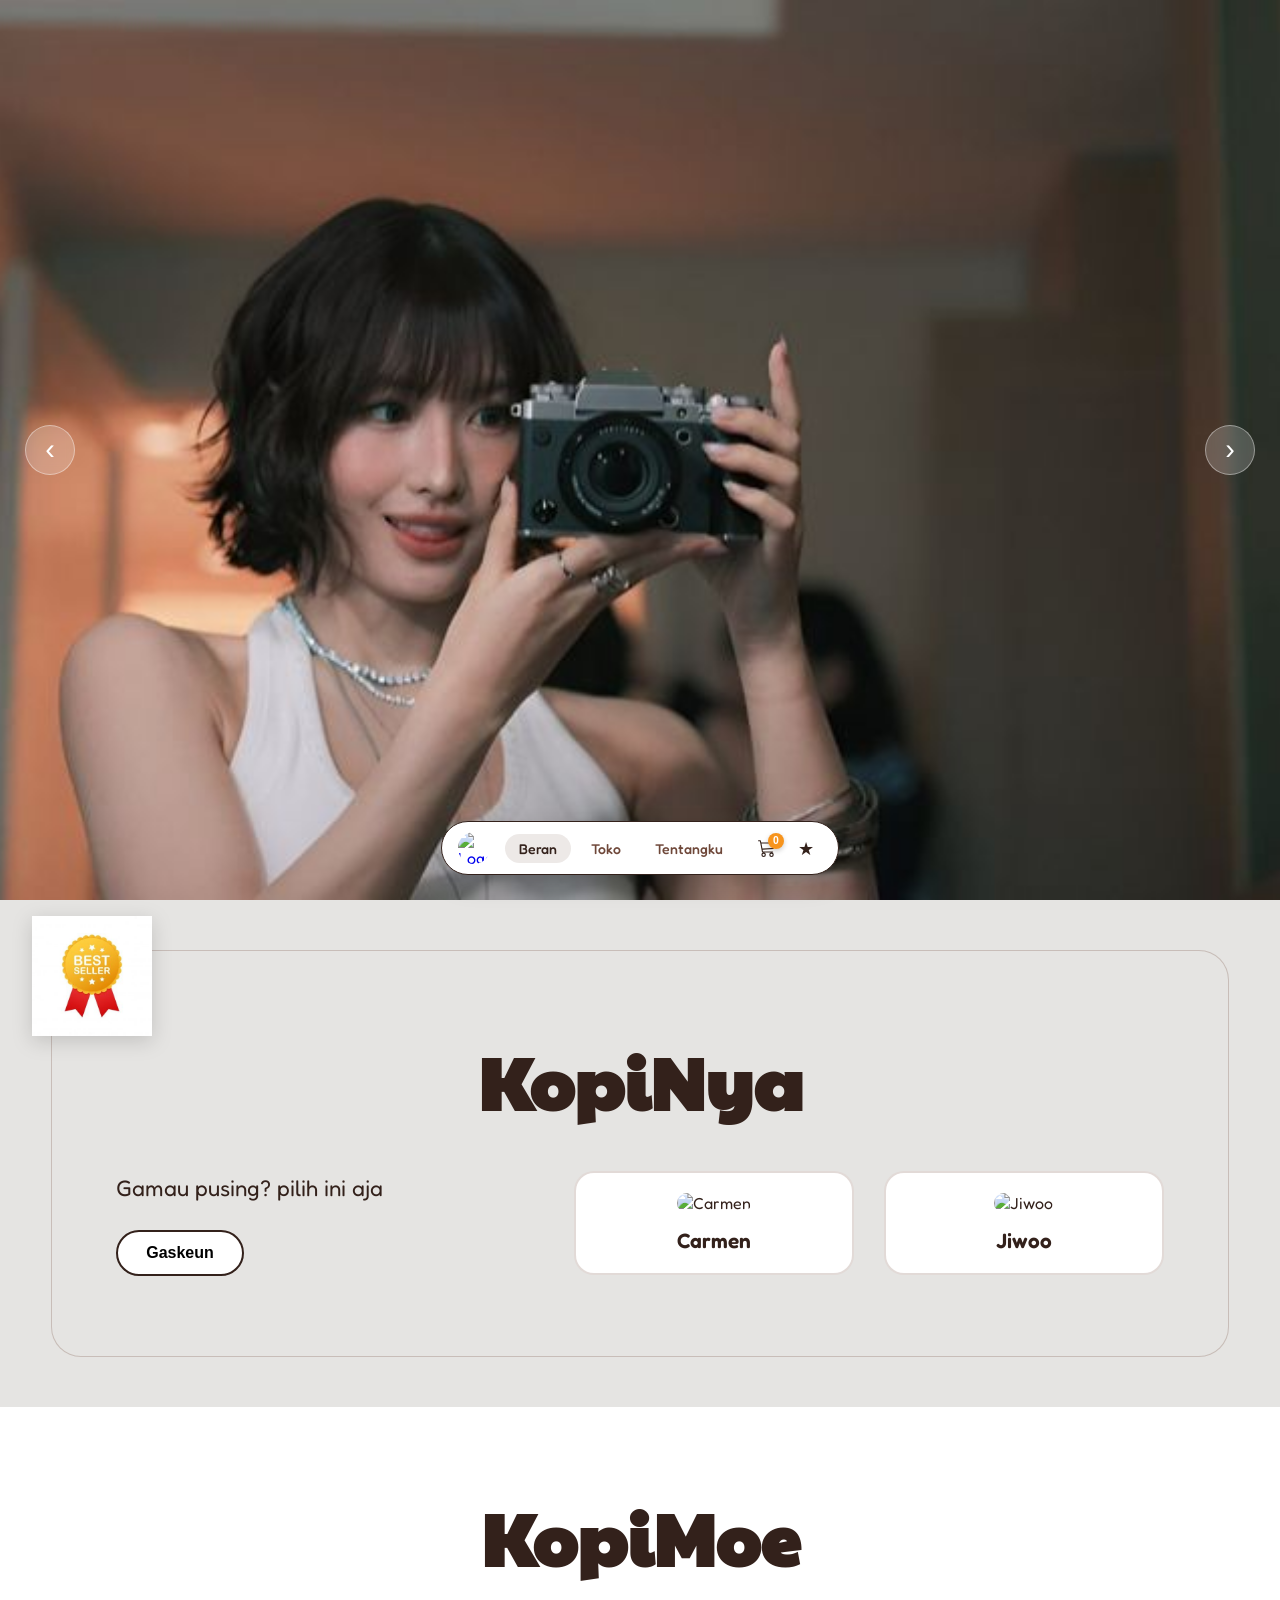
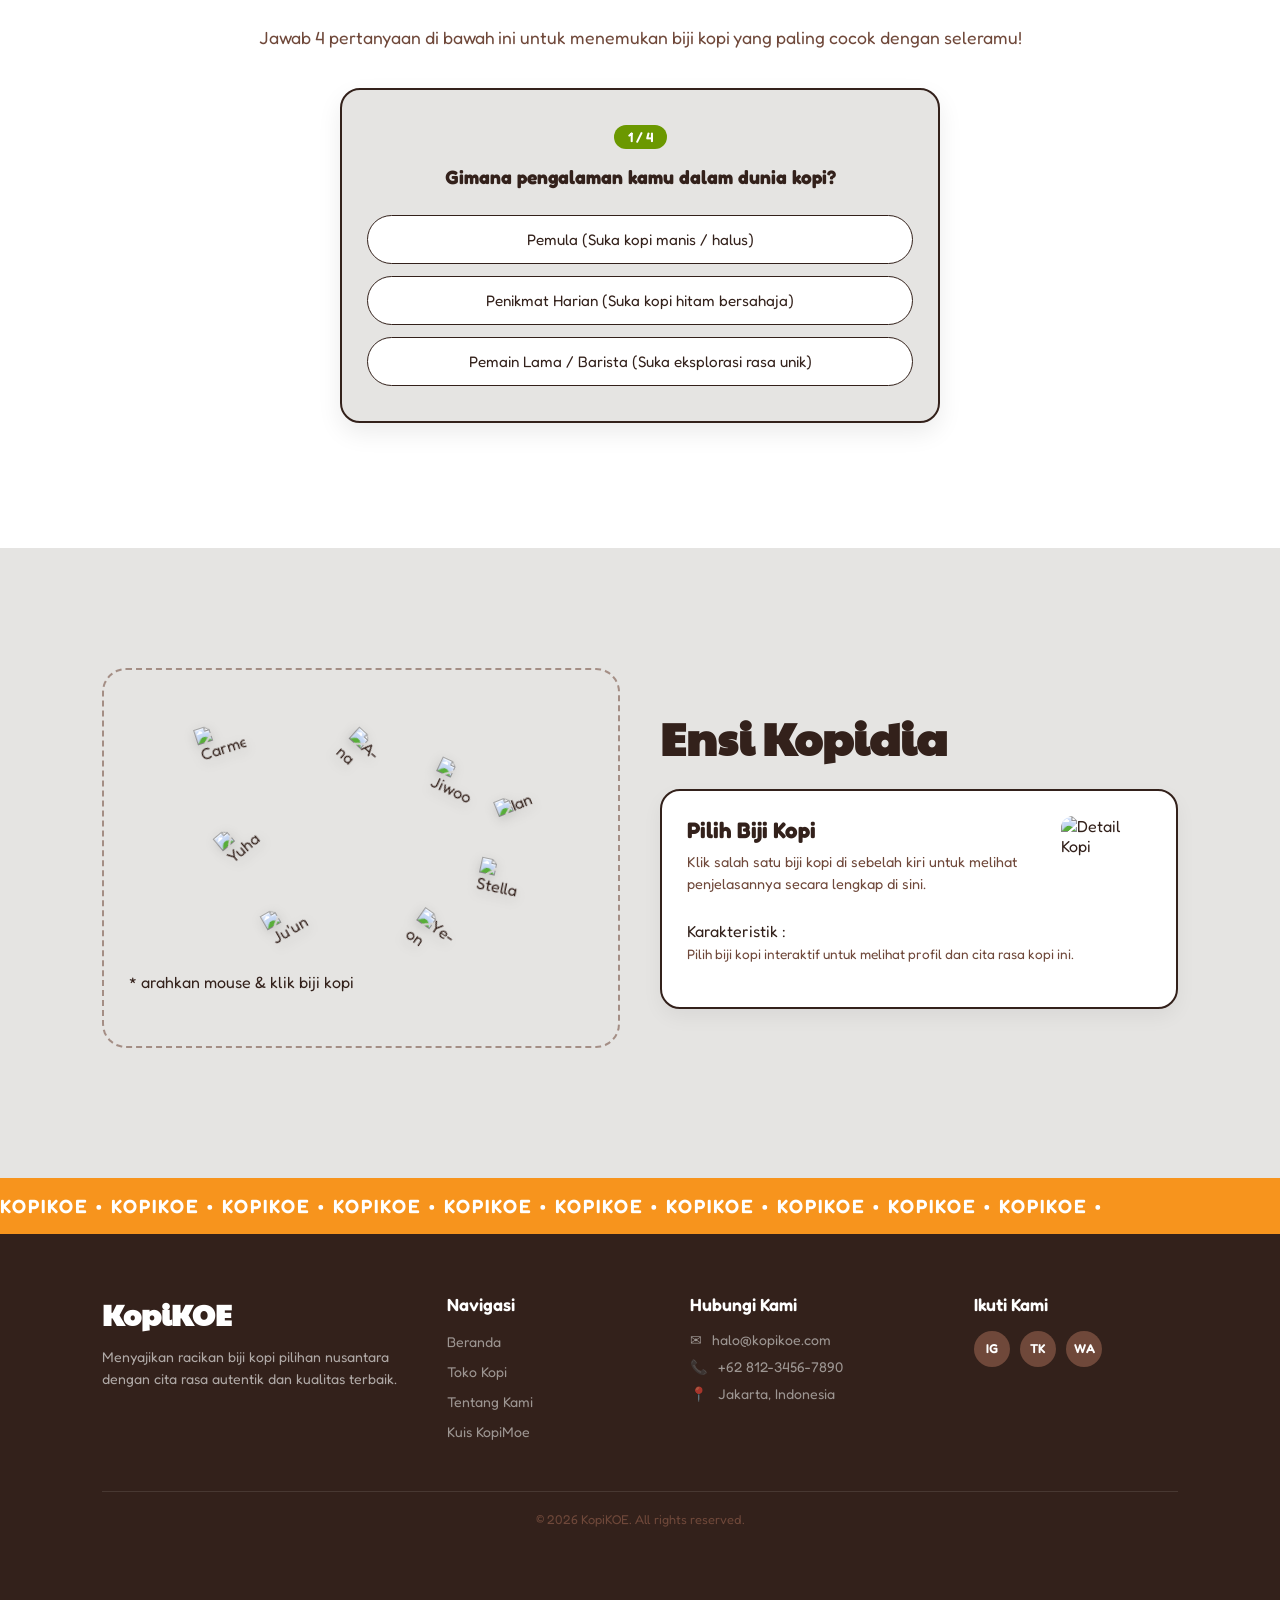
==== commit 005d0d66: "modified index beranda" ====
--- a/index.html
+++ b/index.html
@@ -64,7 +64,7 @@
         </a>
       </div>
       <div class="bar-section bar-menu">
-        <a href="#home" class="active">Beranda</a>
+        <a href="#home" class="active">Beran</a>
         <a href="shop.html">Toko</a>
         <a href="about.html">Tentangku</a>
       </div>
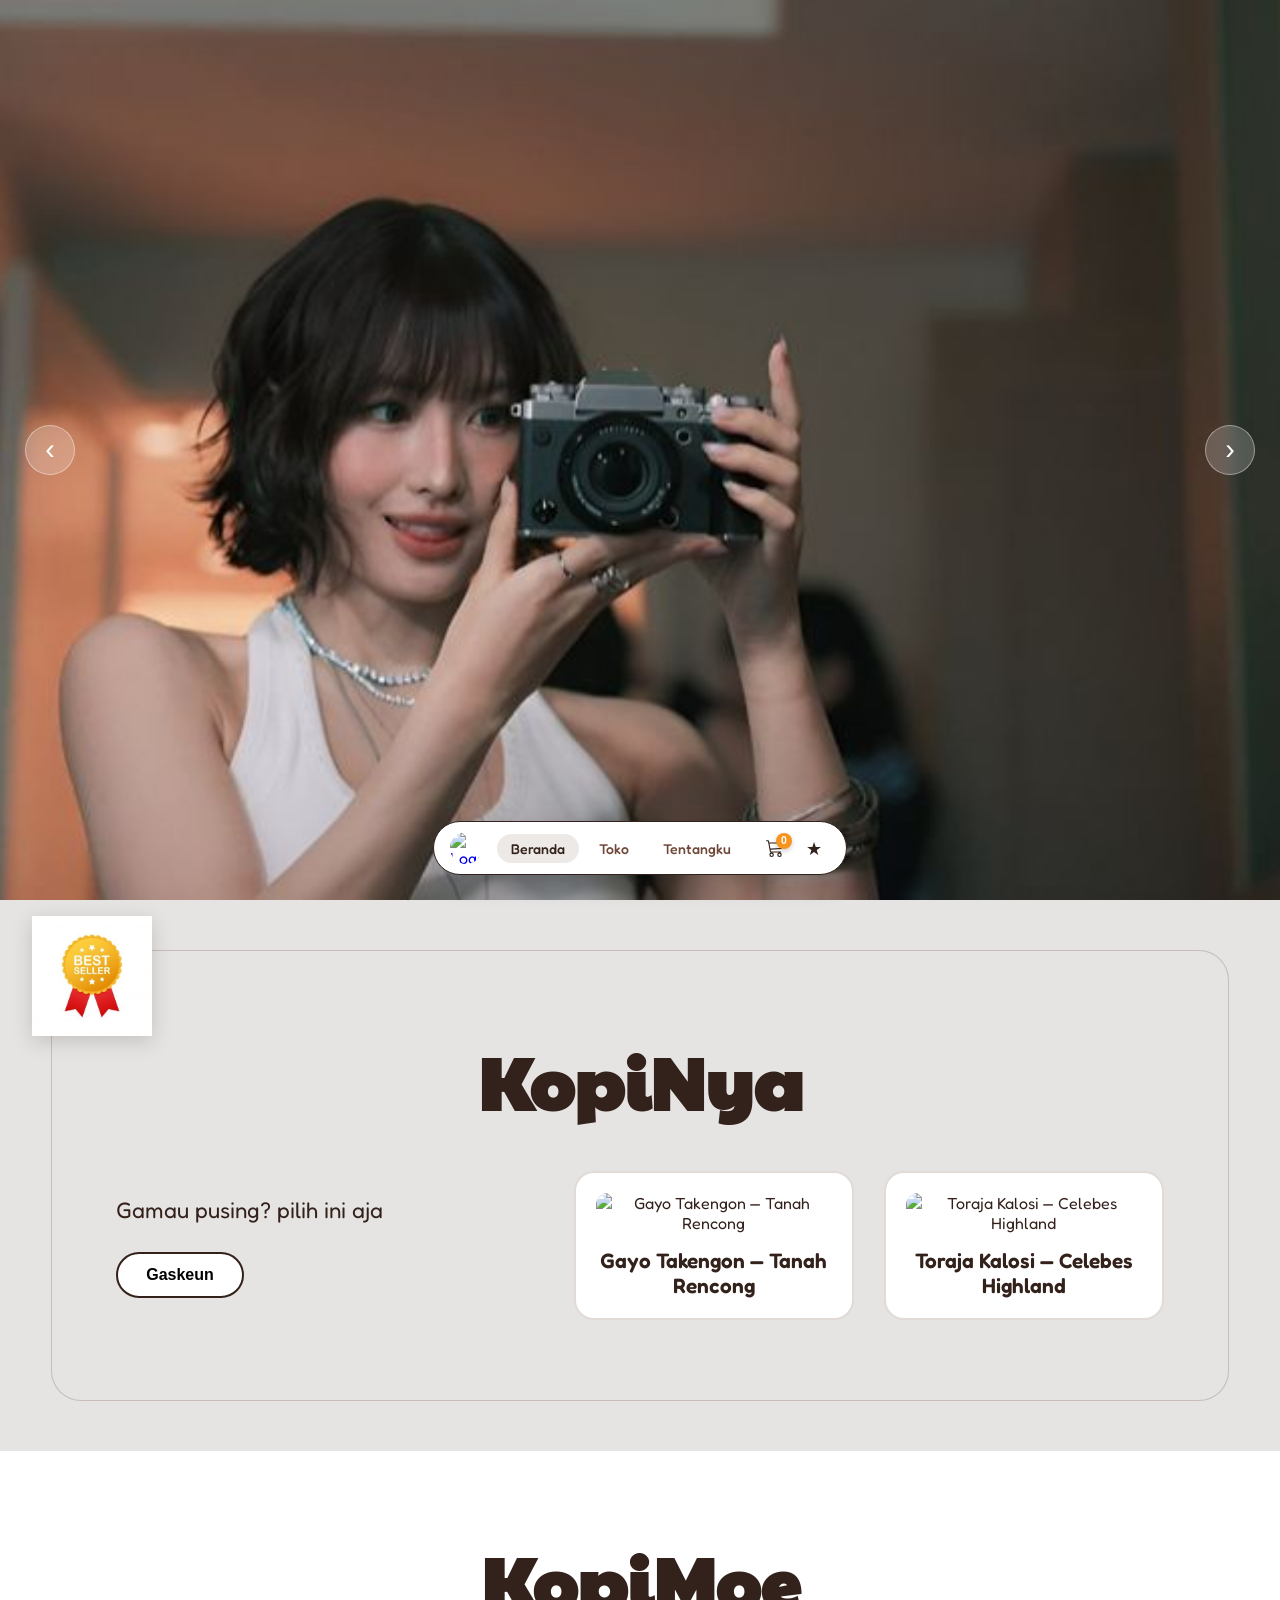
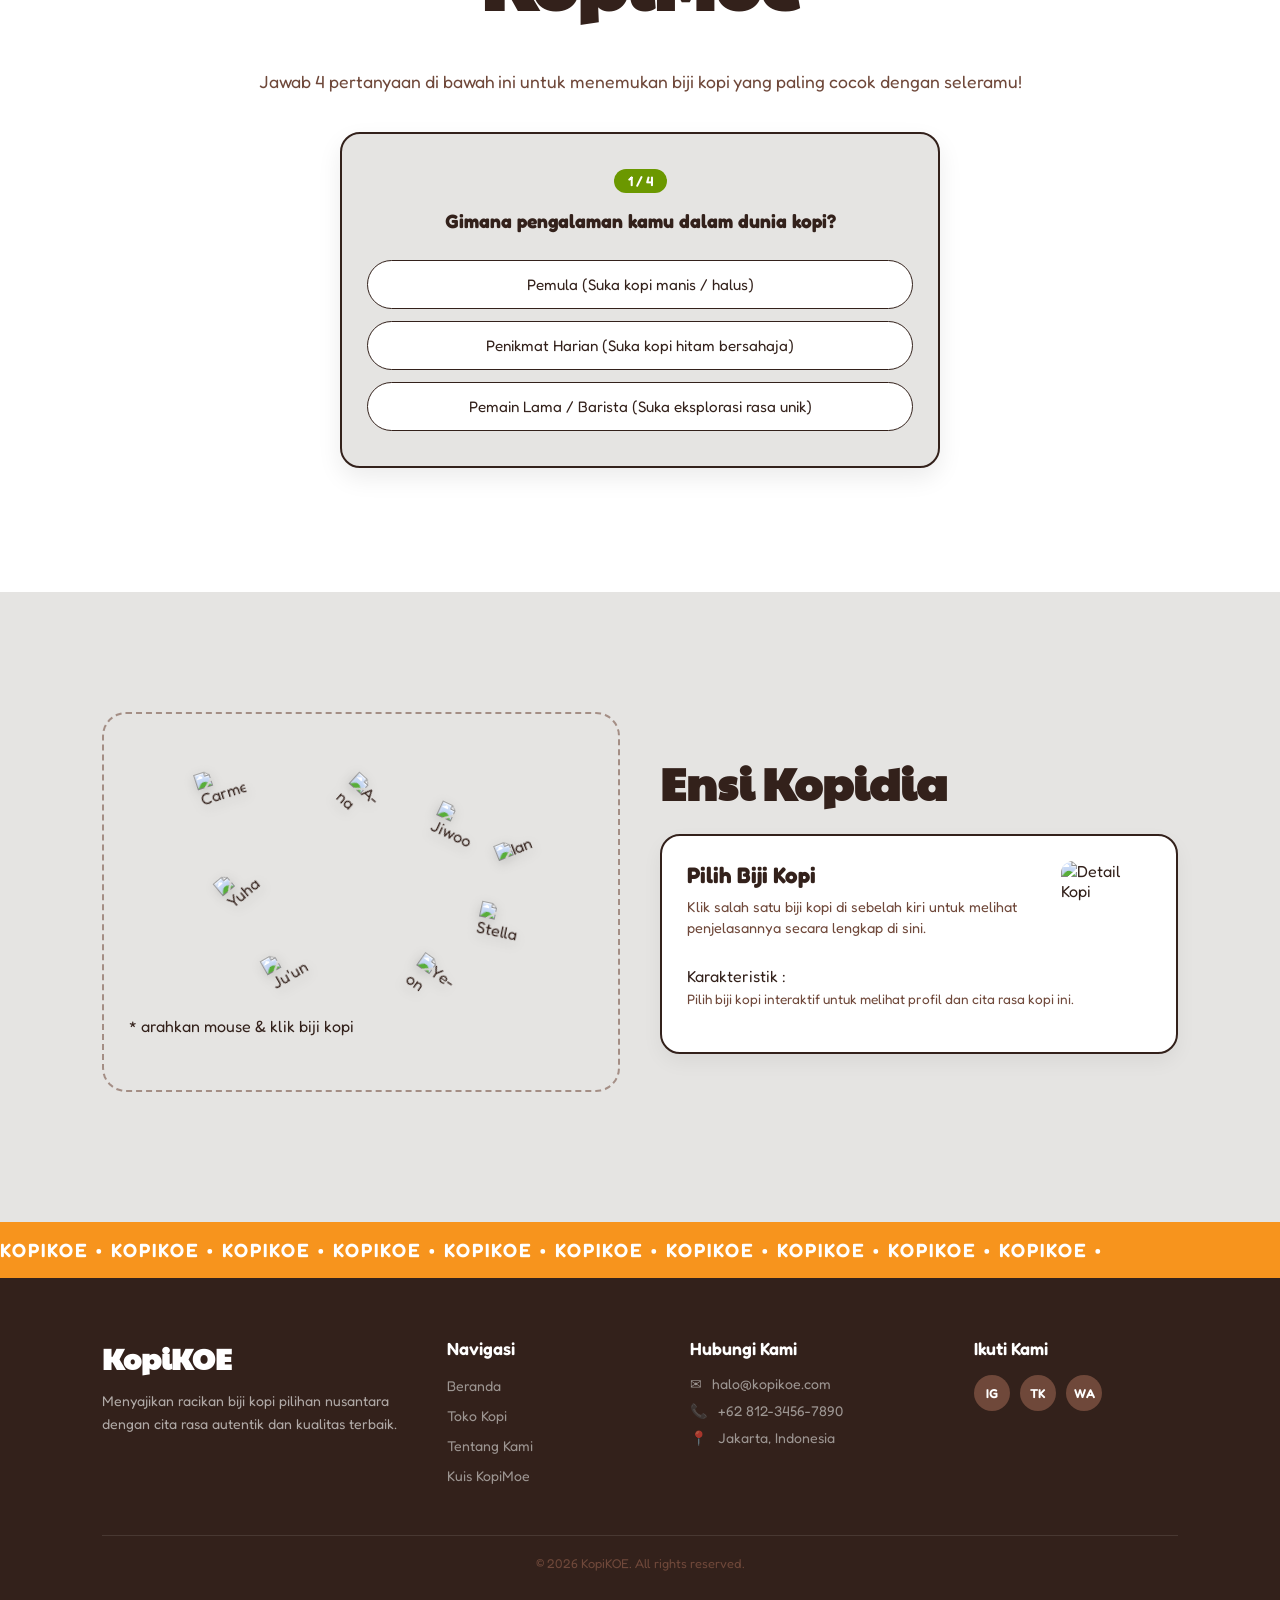
==== commit f4cc0ee3: "ubah datajson" ====
--- a/index.html
+++ b/index.html
@@ -64,7 +64,7 @@
         </a>
       </div>
       <div class="bar-section bar-menu">
-        <a href="#home" class="active">Beran</a>
+        <a href="#home" class="active">Beranda</a>
         <a href="shop.html">Toko</a>
         <a href="about.html">Tentangku</a>
       </div>
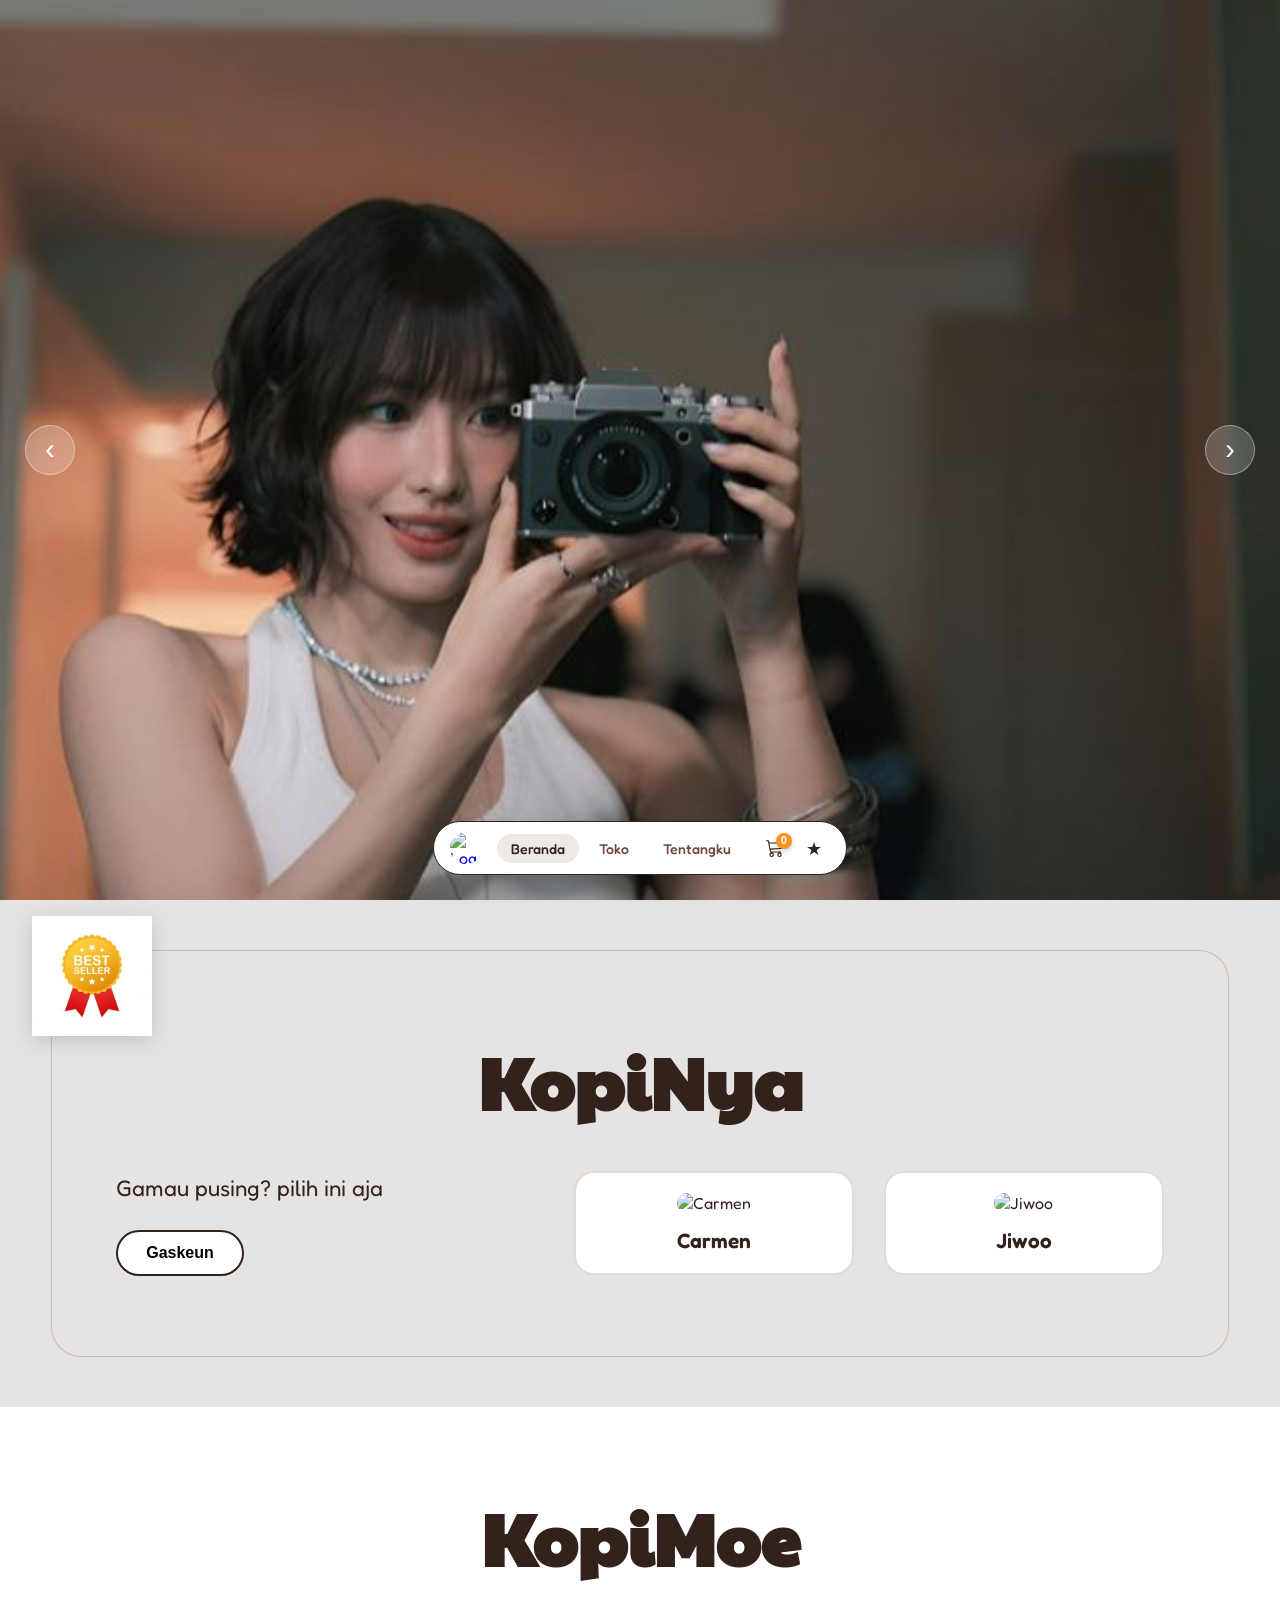
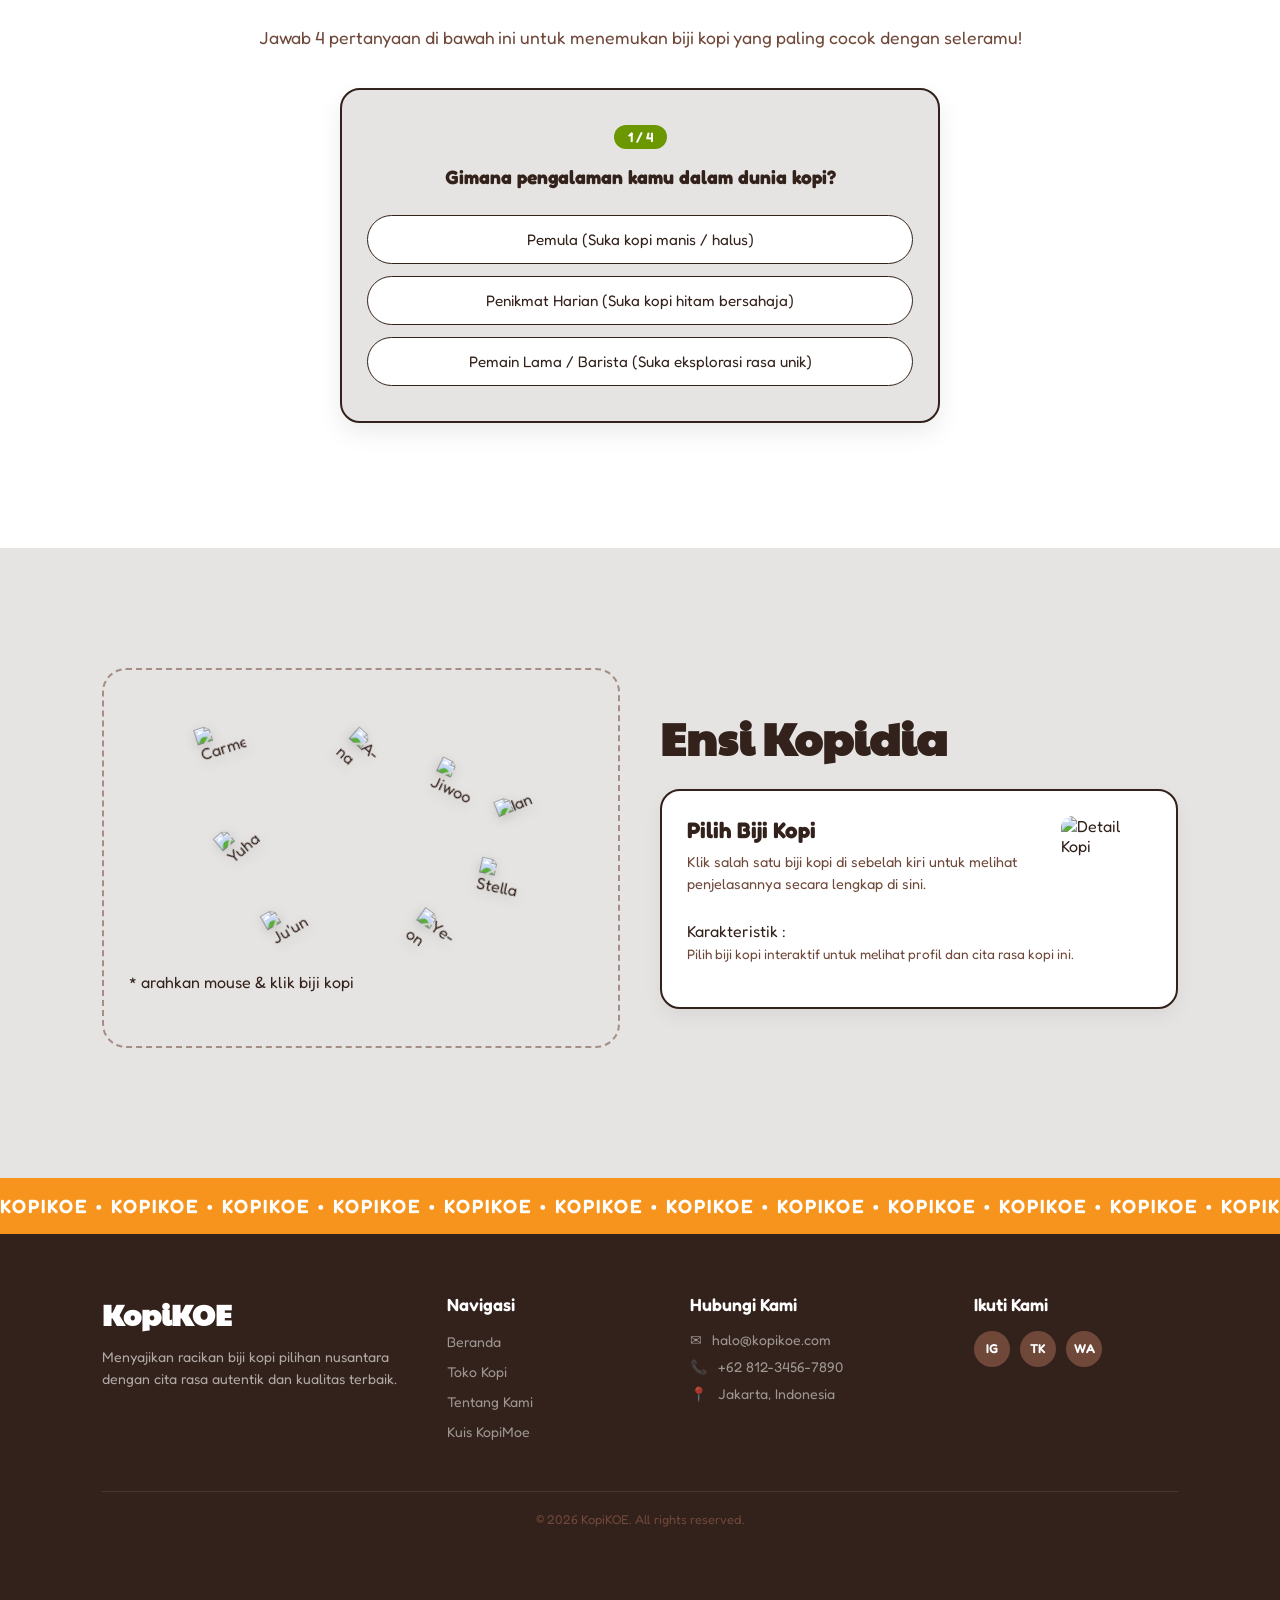
==== commit 5923b7b3: "rombak ui" ====
--- a/index.html
+++ b/index.html
@@ -4,8 +4,8 @@
   <meta charset="UTF-8">
   <meta name="viewport" content="width=device-width, initial-scale=1.0">
   <title>KopiKoe - Homepage</title>
-  <link rel="stylesheet" href="assets/css/style.css">
-  <link href="https://fonts.googleapis.com/css2?family=Paytone+One&family=Fredoka:wght@400;600&display=swap" rel="stylesheet">
+  <link rel="stylesheet" href="assets/css/style.css?v=1787029332">
+  <link href="https://fonts.googleapis.com/css2?family=Paytone+One&family=Fredoka:wght@400;500;600&display=swap" rel="stylesheet">
 </head>
 <body>
 
@@ -185,10 +185,10 @@
   <div class="marquee-footer">
     <div class="marquee-wrapper">
       <div class="marquee-content">
-        <span>KOPIKOE &bull; KOPIKOE &bull; KOPIKOE &bull; KOPIKOE &bull; KOPIKOE &bull; KOPIKOE &bull; KOPIKOE &bull; KOPIKOE &bull; KOPIKOE &bull; KOPIKOE &bull;&nbsp;</span>
+        <span>KOPIKOE &bull; KOPIKOE &bull; KOPIKOE &bull; KOPIKOE &bull; KOPIKOE &bull; KOPIKOE &bull; KOPIKOE &bull; KOPIKOE &bull; KOPIKOE &bull; KOPIKOE &bull; KOPIKOE &bull; KOPIKOE &bull; KOPIKOE &bull; KOPIKOE &bull; KOPIKOE &bull; KOPIKOE &bull; KOPIKOE &bull; KOPIKOE &bull; KOPIKOE &bull; KOPIKOE &bull; KOPIKOE &bull; KOPIKOE &bull; KOPIKOE &bull; KOPIKOE &bull; KOPIKOE &bull; KOPIKOE &bull; KOPIKOE &bull; KOPIKOE &bull; KOPIKOE &bull; KOPIKOE &bull; </span>
       </div>
       <div class="marquee-content" aria-hidden="true">
-        <span>KOPIKOE &bull; KOPIKOE &bull; KOPIKOE &bull; KOPIKOE &bull; KOPIKOE &bull; KOPIKOE &bull; KOPIKOE &bull; KOPIKOE &bull; KOPIKOE &bull; KOPIKOE &bull;&nbsp;</span>
+        <span>KOPIKOE &bull; KOPIKOE &bull; KOPIKOE &bull; KOPIKOE &bull; KOPIKOE &bull; KOPIKOE &bull; KOPIKOE &bull; KOPIKOE &bull; KOPIKOE &bull; KOPIKOE &bull; KOPIKOE &bull; KOPIKOE &bull; KOPIKOE &bull; KOPIKOE &bull; KOPIKOE &bull; KOPIKOE &bull; KOPIKOE &bull; KOPIKOE &bull; KOPIKOE &bull; KOPIKOE &bull; KOPIKOE &bull; KOPIKOE &bull; KOPIKOE &bull; KOPIKOE &bull; KOPIKOE &bull; KOPIKOE &bull; KOPIKOE &bull; KOPIKOE &bull; KOPIKOE &bull; KOPIKOE &bull; </span>
       </div>
     </div>
   </div>
@@ -231,8 +231,8 @@
     </div>
   </footer>
 
-  <script src="assets/js/script.js"></script>
-  <script src="assets/js/quis.js"></script>
-  <script src="assets/js/product-render.js"></script>
+  <script src="assets/js/script.js?v=1787029332"></script>
+  <script src="assets/js/quis.js?v=1787029332"></script>
+  <script src="assets/js/product-render.js?v=1787029332"></script>
 </body>
 </html>
--- a/assets/css/style.css
+++ b/assets/css/style.css
@@ -630,7 +630,7 @@
   font-size: 1.2rem;
   font-weight: 600;
   letter-spacing: 2px;
-  min-width: 100%;
+  white-space: nowrap;
   animation: marqueeRight 12s linear infinite;
 }
 
@@ -818,38 +818,110 @@
 }
 
 .drawer-item {
-  display: flex;
-  justify-content: space-between;
-  align-items: center;
-  padding: 12px 0;
-  border-bottom: 1px solid #f0f0f0;
+  display: grid;
+  grid-template-columns: 1fr auto;
+  grid-template-rows: auto auto auto;
+  column-gap: 10px;
+  row-gap: 4px;
+  padding: 14px 16px;
+  border: 1px solid #e8e2dc;
+  border-radius: 14px;
+  margin-bottom: 12px;
+  background: #fff;
 }
 
 .drawer-item-name {
-  font-weight: 600;
-  margin: 0 0 4px 0;
+  grid-column: 1;
+  grid-row: 1;
+  align-self: center;
+  font-weight: 600;
+  font-size: 0.95rem;
+  margin: 0;
   color: #33211B;
 }
 
-.drawer-item-meta {
+.drawer-item-variant {
+  grid-column: 1;
+  grid-row: 2;
+  font-size: 0.8rem;
+  color: #888;
+  margin: 0;
+}
+
+.drawer-item-qty {
+  grid-column: 2;
+  grid-row: 3;
+  align-self: end;
+  justify-self: end;
+  display: inline-flex;
+  align-items: center;
+  gap: 4px;
+  margin: 0;
+  border: 1px solid #ddd;
+  border-radius: 30px;
+  padding: 3px 6px;
+}
+
+.qty-btn {
+  width: 22px;
+  height: 22px;
+  border-radius: 50%;
+  border: none;
+  background: none;
+  color: var(--coffee-dark);
+  font-size: 0.9rem;
+  line-height: 1;
+  display: flex;
+  align-items: center;
+  justify-content: center;
+  cursor: pointer;
+  padding: 0;
+  transition: background-color 0.2s ease, color 0.2s ease;
+}
+
+.qty-btn:hover {
+  background-color: var(--coffee-brown);
+  color: var(--white);
+}
+
+.qty-value {
+  min-width: 18px;
+  text-align: center;
+  font-weight: 600;
   font-size: 0.85rem;
-  color: #777;
-  margin: 0 0 4px 0;
+  color: var(--coffee-dark);
 }
 
 .drawer-item-price {
-  font-weight: 600;
+  grid-column: 1;
+  grid-row: 3;
+  align-self: end;
+  font-weight: 600;
+  font-size: 0.9rem;
   color: #F7941D;
   margin: 0;
 }
 
 .drawer-item-remove {
+  grid-column: 2;
+  grid-row: 1;
+  align-self: start;
+  justify-self: end;
   background: none;
   border: none;
+  color: #9a9a9a;
+  cursor: pointer;
+  padding: 4px;
+  display: flex;
+  align-items: center;
+  justify-content: center;
+  border-radius: 6px;
+  transition: color 0.2s ease, background-color 0.2s ease;
+}
+
+.drawer-item-remove:hover {
   color: #E22323;
-  cursor: pointer;
-  font-size: 0.85rem;
-  font-weight: 600;
+  background: #fdeaea;
 }
 
 .cart-drawer-footer {
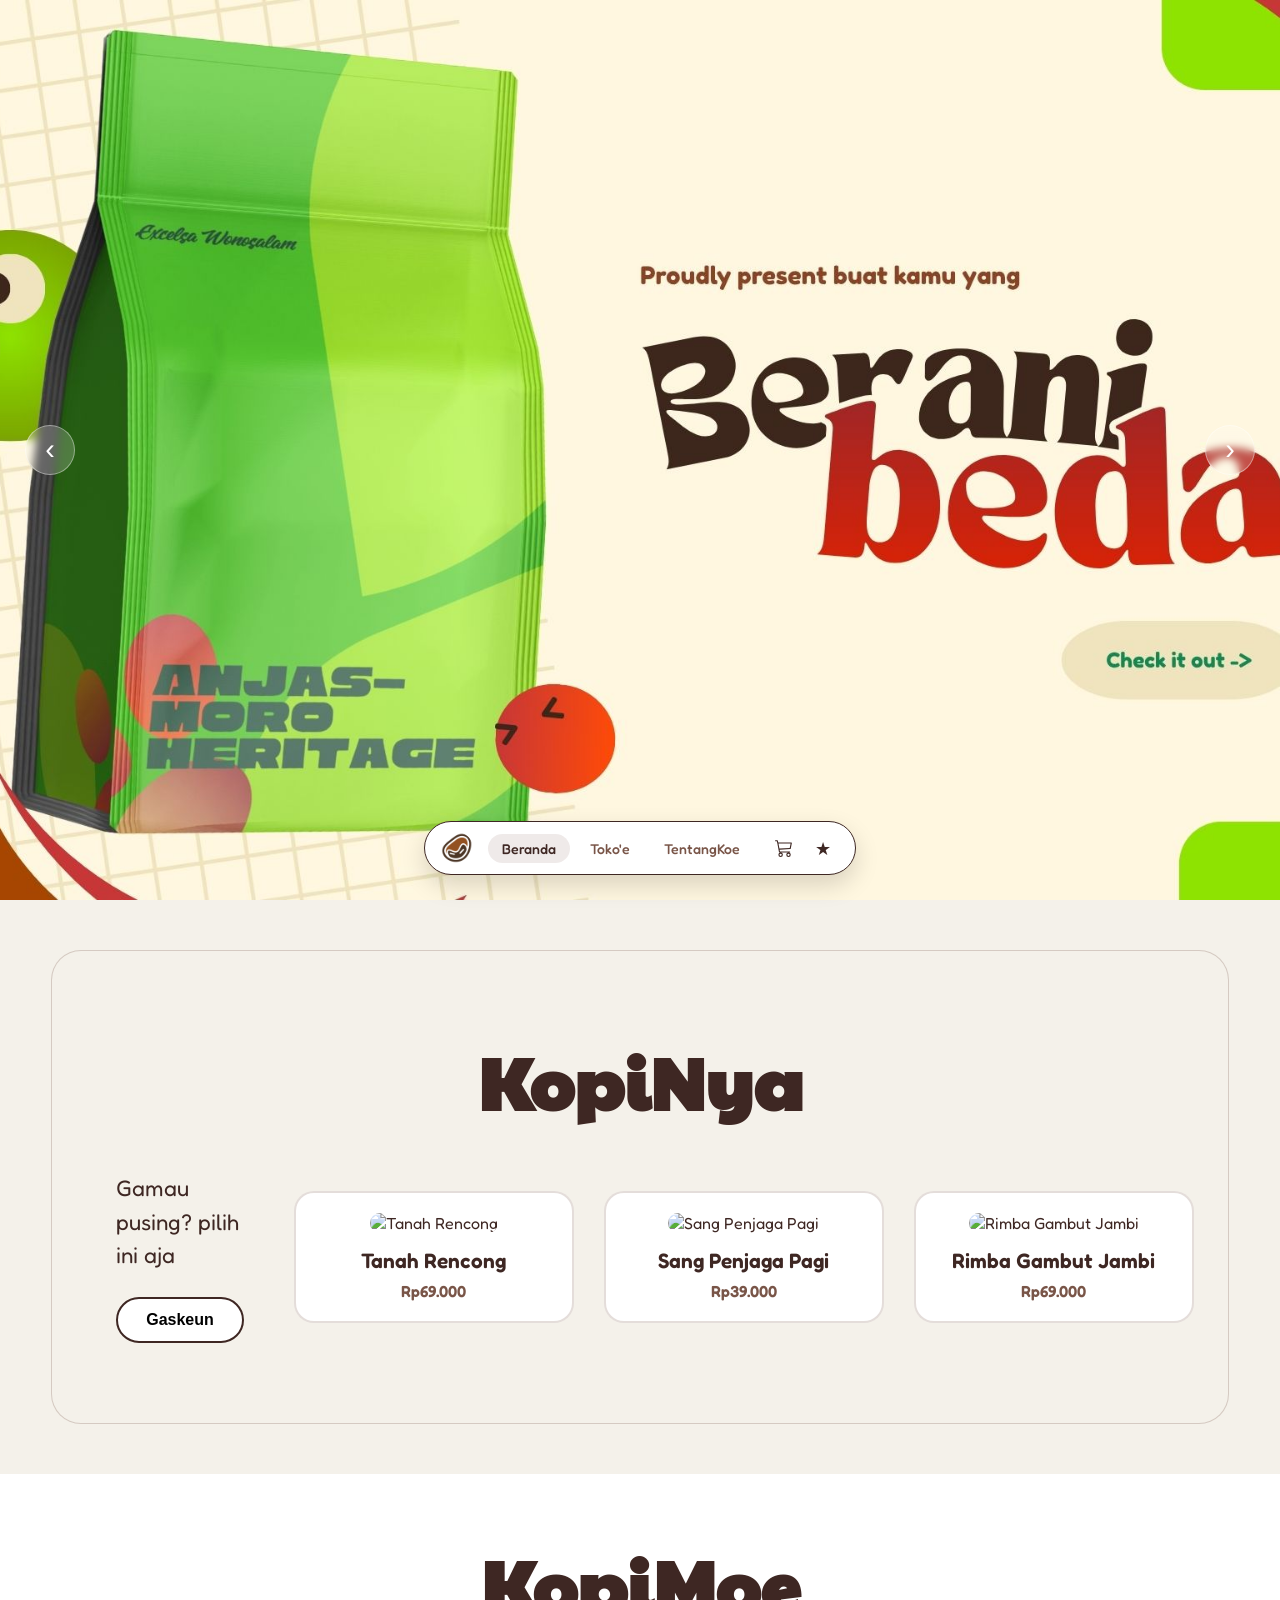
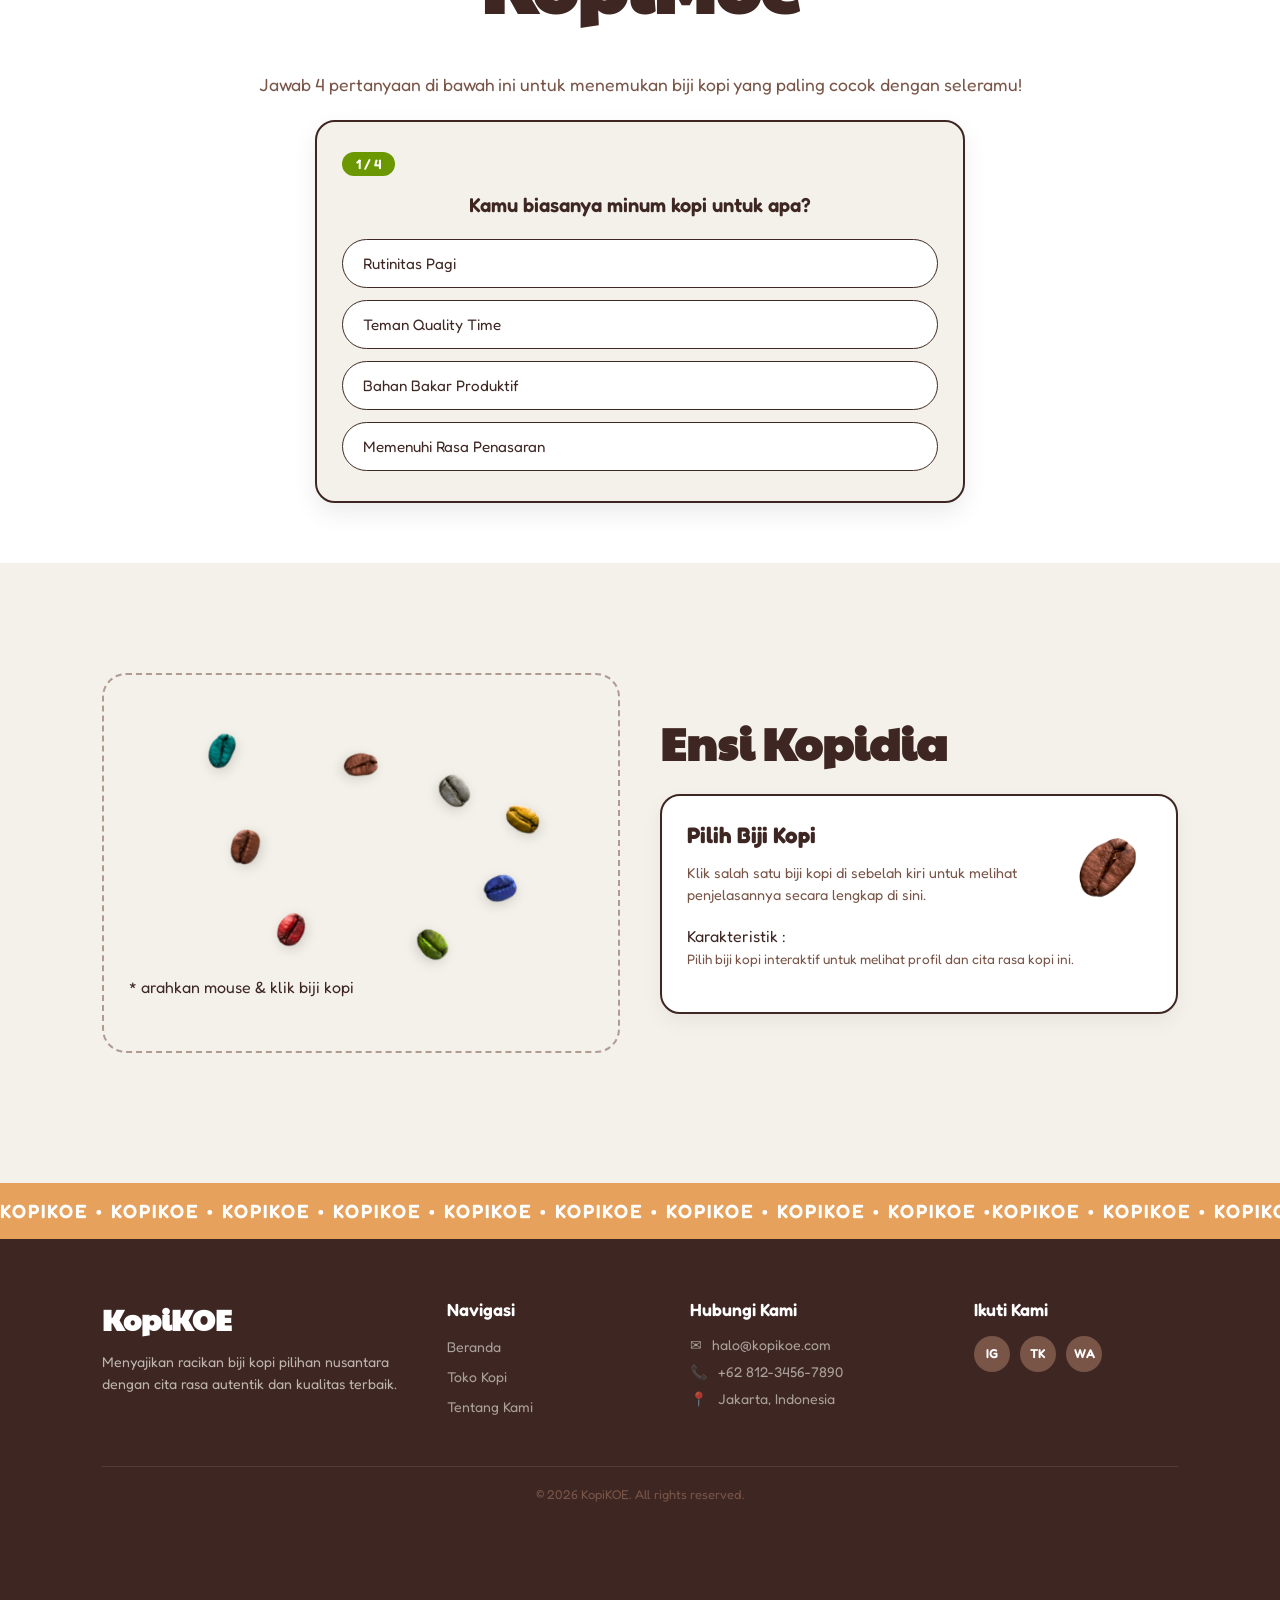
==== commit 515588c4: "update besar" ====
--- a/index.html
+++ b/index.html
@@ -4,7 +4,8 @@
   <meta charset="UTF-8">
   <meta name="viewport" content="width=device-width, initial-scale=1.0">
   <title>KopiKoe - Homepage</title>
-  <link rel="stylesheet" href="assets/css/style.css?v=1787029332">
+  <link rel="stylesheet" href="assets/css/style.css">
+  <link rel="icon" type="image/jpeg" href="assets/images/logo/logo.png">
   <link href="https://fonts.googleapis.com/css2?family=Paytone+One&family=Fredoka:wght@400;500;600&display=swap" rel="stylesheet">
 </head>
 <body>
@@ -14,18 +15,17 @@
     <div class="slides-container" id="slides">
       <div class="slide slide-1 active">
         <a href="deskripsi-produk.html?id=kopi-01" class="hero-image-link">
-          <img src="assets/images/hero/heroA1.jpeg" alt="Produk Hero 1" class="hero-product-img">
+          <img src="assets/images/hero/heroA1.jpg" alt="Gayo Takengon" class="hero-product-img">
         </a>
       </div>
       <div class="slide slide-2">
         <a href="deskripsi-produk.html?id=kopi-02" class="hero-image-link">
-          <img src="assets/images/hero/heroA2.jpeg" alt="Produk Hero 2" class="hero-product-img">
+          <img src="assets/images/hero/heroA2.jpg" alt="Toraja Kalosi" class="hero-product-img">
         </a>
       </div>
       <div class="slide slide-3">
         <a href="deskripsi-produk.html?id=kopi-03" class="hero-image-link">
-          <img src="deskripsi-produk.html?id=kopi-03" class="hero-image-link">
-          <img src="assets/images/hero/heroA3.jpeg" alt="Produk Hero 3" class="hero-product-img">
+          <img src="assets/images/hero/heroA3.jpg" alt="Flores Bajawa" class="hero-product-img">
         </a>
       </div>
     </div>
@@ -56,17 +56,17 @@
   </div>
 
   <!-- FLOATING NAVBAR -->
-  <footer class="bottom-bar-wrapper">
+  <div class="bottom-bar-wrapper">
     <nav class="bottom-bar-pill" id="bottomBar">
       <div class="bar-section bar-logo">
         <a href="#home">
-          <img src="assets/logo.jpeg" alt="Logo Brand" class="navbar-logo-img">
+          <img src="assets/images/logo/logo.png" alt="Logo Brand" class="navbar-logo-img">
         </a>
       </div>
       <div class="bar-section bar-menu">
         <a href="#home" class="active">Beranda</a>
-        <a href="shop.html">Toko</a>
-        <a href="about.html">Tentangku</a>
+        <a href="shop.html">Toko'e</a>
+        <a href="about.html">TentangKoe</a>
       </div>
       <div class="bar-section bar-icons">
         <button class="cart-btn" id="cartBtn" aria-label="Shopping Cart">
@@ -76,16 +76,18 @@
           <span class="cart-badge" id="cartBadge">0</span>
         </button>
         <div class="star-object" title="Bintang Interaktif">
+          <a href="fav.html" class="star-object" title="Daftar Favorit">
           <span class="star-icon">&#9733;</span>
+        </a>
         </div>
       </div>
     </nav>
-  </footer>
-
-  <!-- SECTION KOPINYA -->
+  </div>
+
+  <!-- SECTION KOPINYA (BEST SELLER) -->
   <section class="section-kopinya" id="kopinya">
     <div class="badge-bestseller-img-wrapper">
-      <img src="assets/images/logo/bestseller.jpeg" alt="Badge Best Seller" class="badge-bestseller-img">
+      
     </div>
     <h2 class="section-title">KopiNya</h2>
     <div class="kopinya-container">
@@ -94,7 +96,6 @@
         <button class="syarat-btn" onclick="window.location.href='shop.html'">Gaskeun</button>
       </div>
       <div class="kopinya-right">
-        <!-- Container Kartu Best Seller yang di-render otomatis dari product.json -->
         <div class="cards-wrapper" id="kopinyaContainer"></div>
       </div>
     </div>
@@ -106,39 +107,67 @@
     <p class="quiz-intro">Jawab 4 pertanyaan di bawah ini untuk menemukan biji kopi yang paling cocok dengan seleramu!</p>
     <div class="quiz-wrapper">
       <div class="quiz-card-stack" id="quizStack">
+        <!-- STEP 1 -->
         <div class="quiz-card active" data-step="1">
           <span class="step-badge">1 / 4</span>
-          <h3 class="quiz-question">Gimana pengalaman kamu dalam dunia kopi?</h3>
-          <div class="quiz-options">
-            <button class="quiz-opt-btn" data-category="experience" data-answer="pemula">Pemula (Suka kopi manis / halus)</button>
-            <button class="quiz-opt-btn" data-category="experience" data-answer="penikmat">Penikmat Harian (Suka kopi hitam bersahaja)</button>
-            <button class="quiz-opt-btn" data-category="experience" data-answer="expert">Pemain Lama / Barista (Suka eksplorasi rasa unik)</button>
-          </div>
-        </div>
+          <h3 class="quiz-question">Kamu biasanya minum kopi untuk apa?</h3>
+          <div class="quiz-options">
+            <button class="quiz-opt-btn" data-category="step1" data-answer="rutinitas">Rutinitas Pagi</button>
+            <button class="quiz-opt-btn" data-category="step1" data-answer="quality">Teman Quality Time</button>
+            <button class="quiz-opt-btn" data-category="step1" data-answer="produktif">Bahan Bakar Produktif</button>
+            <button class="quiz-opt-btn" data-category="step1" data-answer="penasaran">Memenuhi Rasa Penasaran</button>
+          </div>
+        </div>
+
+        <!-- STEP 2 -->
         <div class="quiz-card" data-step="2">
           <span class="step-badge">2 / 4</span>
-          <h3 class="quiz-question">Profil rasa seperti apa yang ingin kamu rasakan?</h3>
-          <div class="quiz-options">
-            <button class="quiz-opt-btn" data-category="acidity" data-answer="low">Pahit Mantap & Rendah Asam (Aman di Lambung)</button>
-            <button class="quiz-opt-btn" data-category="acidity" data-answer="high">Asam Segar Buah-Buahan (Bright & Citrusy)</button>
-            <button class="quiz-opt-btn" data-category="acidity" data-answer="medium">Manis Soft & Balance (Karamel / Cokelat)</button>
-          </div>
-        </div>
+          <h3 class="quiz-question">Kalau kamu boleh memilih suasana rasa, mana yang paling menggoda?</h3>
+          <div class="quiz-options">
+            <button class="quiz-opt-btn" data-category="step2" data-answer="pekat">Dalam & Pekat</button>
+            <button class="quiz-opt-btn" data-category="step2" data-answer="manis">Manis & Hangat</button>
+            <button class="quiz-opt-btn" data-category="step2" data-answer="wangi">Wangi & Berwarna</button>
+            <button class="quiz-opt-btn" data-category="step2" data-answer="liar">Liar & Unik</button>
+          </div>
+        </div>
+
+        <!-- STEP 3 -->
         <div class="quiz-card" data-step="3">
           <span class="step-badge">3 / 4</span>
-          <h3 class="quiz-question">Bagaimana tekstur / ketebalan (body) kopi kesukaanmu?</h3>
-          <div class="quiz-options">
-            <button class="quiz-opt-btn" data-category="body" data-answer="full">Tebal, Pekat & Bold (Kental pas diteguk)</button>
-            <button class="quiz-opt-btn" data-category="body" data-answer="medium">Sedang & Smooth (Ringan & Enteng di Tenggorokan)</button>
-          </div>
-        </div>
+          <h3 class="quiz-question">Seberapa berani lidah kamu dalam menjelajah dunia kopi?</h3>
+          <div class="quiz-options">
+            <button class="quiz-opt-btn" data-category="step3" data-answer="aman">Cari Aman Aja</button>
+            <button class="quiz-opt-btn" data-category="step3" data-answer="nyaman">Yang Beda Boleh, tapi Harus Nyaman</button>
+            <button class="quiz-opt-btn" data-category="step3" data-answer="sabi">Yang Beda Sabi lah~</button>
+            <button class="quiz-opt-btn" data-category="step3" data-answer="gabiasa">Saya Mau yang "GA BIASA"</button>
+          </div>
+        </div>
+
+        <!-- STEP 4 -->
         <div class="quiz-card" data-step="4">
           <span class="step-badge">4 / 4</span>
-          <h3 class="quiz-question">Sentuhan aroma / aftertaste apa yang paling memikatmu?</h3>
-          <div class="quiz-options">
-            <button class="quiz-opt-btn" data-category="flavor" data-answer="spicy">Rempah Warm Spices & Earthy</button>
-            <button class="quiz-opt-btn" data-category="flavor" data-answer="chocolate">Cokelat, Kacang (Nutty) & Vanila</button>
-            <button class="quiz-opt-btn" data-category="flavor" data-answer="unique">Aroma Tembakau, Floral, atau Buah Matang</button>
+          <h3 class="quiz-question">Kalau secangkir kopi bisa membawamu ke suatu tempat, kamu mau dibawa ke mana?</h3>
+          <div class="quiz-options">
+            <button class="quiz-opt-btn" data-category="step4" data-answer="lembah">Lembah Sejuk</button>
+            <button class="quiz-opt-btn" data-category="step4" data-answer="gurun">Gurun Pasir</button>
+            <button class="quiz-opt-btn" data-category="step4" data-answer="tropis">Hutan Tropis</button>
+            <button class="quiz-opt-btn" data-category="step4" data-answer="timur">Timur Nusantara</button>
+          </div>
+        </div>
+      </div>
+
+      <!-- KOTAK HASIL KUIS (DIPERBAIKI STRUKTUR & TATA LETAKNYA) -->
+      <div id="resultSection" style="display: none;">
+        <div class="quiz-result-card">
+          <h3 id="coffeeTitle"></h3>
+          <p id="coffeeSub"></p>
+          <div class="quiz-result-img-box">
+            <img id="coffeeImg" src="" alt="Hasil Kopi">
+          </div>
+          <div class="match-score-badge">Tingkat Kecocokan: <span id="matchPercent">0</span></div>
+          <div class="quiz-result-actions">
+            <a id="buyBtn" href="#" class="syarat-btn btn-buy">Beli Kopi Ini</a>
+            <button onclick="resetQuiz()" class="syarat-btn btn-reset">Ulangi Kuis</button>
           </div>
         </div>
       </div>
@@ -150,14 +179,14 @@
     <div class="ensi-left">
       <div class="interactive-area">
         <div class="beans-group-random">
-          <img src="assets/images/beans/coffee-bean.png" alt="Carmen" class="bean-img" style="top: 10%; left: 15%;" data-id="kopi-01">
-          <img src="assets/images/beans/coffee-bean.png" alt="Jiwoo" class="bean-img" style="top: 25%; left: 65%;" data-id="kopi-02">
-          <img src="assets/images/beans/coffee-bean.png" alt="Yuha" class="bean-img" style="top: 45%; left: 20%;" data-id="kopi-03">
-          <img src="assets/images/beans/coffee-bean.png" alt="Stella" class="bean-img" style="top: 60%; left: 75%;" data-id="kopi-04">
-          <img src="assets/images/beans/coffee-bean.png" alt="Ju'un" class="bean-img" style="top: 75%; left: 30%;" data-id="kopi-05">
-          <img src="assets/images/beans/coffee-bean.png" alt="A-na" class="bean-img" style="top: 15%; left: 45%;" data-id="kopi-06">
-          <img src="assets/images/beans/coffee-bean.png" alt="Ian" class="bean-img" style="top: 35%; left: 80%;" data-id="kopi-07">
-          <img src="assets/images/beans/coffee-bean.png" alt="Ye-on" class="bean-img" style="top: 80%; left: 60%;" data-id="kopi-08">
+          <img src="assets/images/beans/TanahRencong.png" alt="Gayo" class="bean-img" style="top: 10%; left: 15%;" data-id="kopi-01">
+          <img src="assets/images/beans/Celebes.png" alt="Toraja" class="bean-img" style="top: 25%; left: 65%;" data-id="kopi-02">
+          <img src="assets/images/beans/Bara.png" alt="Flores" class="bean-img" style="top: 45%; left: 20%;" data-id="kopi-03">
+          <img src="assets/images/beans/Wamena.png" alt="Wamena" class="bean-img" style="top: 60%; left: 75%;" data-id="kopi-04">
+          <img src="assets/images/beans/SangPenjaga.png" alt="Lampung" class="bean-img" style="top: 75%; left: 30%;" data-id="kopi-05">
+          <img src="assets/images/beans/Sigaraga.png" alt="Temanggung" class="bean-img" style="top: 15%; left: 45%;" data-id="kopi-06">
+          <img src="assets/images/beans/RimbaJambi.png" alt="Liberika" class="bean-img" style="top: 35%; left: 80%;" data-id="kopi-07">
+          <img src="assets/images/beans/Anjasmoro.png" alt="Excelsa" class="bean-img" style="top: 80%; left: 60%;" data-id="kopi-08">
         </div>
         <p class="interact-hint">* arahkan mouse & klik biji kopi</p>
       </div>
@@ -171,7 +200,7 @@
             <h3 id="ensiBeanTitle">Pilih Biji Kopi</h3>
             <p id="ensiBeanDesc">Klik salah satu biji kopi di sebelah kiri untuk melihat penjelasannya secara lengkap di sini.</p>
           </div>
-          <img src="assets/beans/Momo.jpeg" alt="Detail Kopi" class="ensi-img" id="ensiBeanImg">
+          <img src="assets/images/beans/Sigaraga.png" alt="Detail Kopi" class="ensi-img" id="ensiBeanImg">
         </div>
         <div class="ensi-stats">
           <p>Karakteristik :</p>
@@ -185,10 +214,10 @@
   <div class="marquee-footer">
     <div class="marquee-wrapper">
       <div class="marquee-content">
-        <span>KOPIKOE &bull; KOPIKOE &bull; KOPIKOE &bull; KOPIKOE &bull; KOPIKOE &bull; KOPIKOE &bull; KOPIKOE &bull; KOPIKOE &bull; KOPIKOE &bull; KOPIKOE &bull; KOPIKOE &bull; KOPIKOE &bull; KOPIKOE &bull; KOPIKOE &bull; KOPIKOE &bull; KOPIKOE &bull; KOPIKOE &bull; KOPIKOE &bull; KOPIKOE &bull; KOPIKOE &bull; KOPIKOE &bull; KOPIKOE &bull; KOPIKOE &bull; KOPIKOE &bull; KOPIKOE &bull; KOPIKOE &bull; KOPIKOE &bull; KOPIKOE &bull; KOPIKOE &bull; KOPIKOE &bull; </span>
+        <span>KOPIKOE &bull; KOPIKOE &bull; KOPIKOE &bull; KOPIKOE &bull; KOPIKOE &bull; KOPIKOE &bull; KOPIKOE &bull; KOPIKOE &bull; KOPIKOE &bull; </span>
       </div>
       <div class="marquee-content" aria-hidden="true">
-        <span>KOPIKOE &bull; KOPIKOE &bull; KOPIKOE &bull; KOPIKOE &bull; KOPIKOE &bull; KOPIKOE &bull; KOPIKOE &bull; KOPIKOE &bull; KOPIKOE &bull; KOPIKOE &bull; KOPIKOE &bull; KOPIKOE &bull; KOPIKOE &bull; KOPIKOE &bull; KOPIKOE &bull; KOPIKOE &bull; KOPIKOE &bull; KOPIKOE &bull; KOPIKOE &bull; KOPIKOE &bull; KOPIKOE &bull; KOPIKOE &bull; KOPIKOE &bull; KOPIKOE &bull; KOPIKOE &bull; KOPIKOE &bull; KOPIKOE &bull; KOPIKOE &bull; KOPIKOE &bull; KOPIKOE &bull; </span>
+        <span>KOPIKOE &bull; KOPIKOE &bull; KOPIKOE &bull; KOPIKOE &bull; KOPIKOE &bull; KOPIKOE &bull; KOPIKOE &bull; KOPIKOE &bull; KOPIKOE &bull; </span>
       </div>
     </div>
   </div>
@@ -204,9 +233,8 @@
         <h4 class="footer-heading">Navigasi</h4>
         <ul>
           <li><a href="index.html">Beranda</a></li>
-          <li><a href="#kopinya">Toko Kopi</a></li>
+          <li><a href="shop.html">Toko Kopi</a></li>
           <li><a href="about.html">Tentang Kami</a></li>
-          <li><a href="quis.html">Kuis KopiMoe</a></li>
         </ul>
       </div>
       <div class="footer-col footer-contact">
@@ -231,8 +259,7 @@
     </div>
   </footer>
 
-  <script src="assets/js/script.js?v=1787029332"></script>
-  <script src="assets/js/quis.js?v=1787029332"></script>
-  <script src="assets/js/product-render.js?v=1787029332"></script>
+  <script src="assets/js/script.js"></script>
+  <script src="assets/js/quis.js"></script>
 </body>
 </html>
--- a/assets/css/style.css
+++ b/assets/css/style.css
@@ -1,9 +1,9 @@
 :root {
-  --coffee-dark: #33211B;
-  --coffee-brown: #6F483A;
-  --platinum: #E5E4E2;
-  --red-accent: #E22323;
-  --orange-accent: #F7941D;
+  --coffee-dark: #3E2723;
+  --coffee-brown: #795548;
+  --platinum: #F4F1EA;
+  --red-accent: #D9534F;
+  --orange-accent: #E6A15C;
   --sky-accent: #B8D3E8;
   --olive-accent: #6B9800;
   --white: #FFFFFF;
@@ -24,7 +24,7 @@
 
 .img-placeholder {
   background-color: var(--platinum);
-  border: 2px dashed rgba(111, 72, 58, 0.45);
+  border: 2px dashed rgba(121, 85, 72, 0.45);
   display: flex;
   justify-content: center;
   align-items: center;
@@ -144,7 +144,7 @@
   margin: 50px auto;
   max-width: 1350px;
   width: 92%;
-  border: 1px solid rgba(111, 72, 58, 0.25);
+  border: 1px solid rgba(121, 85, 72, 0.25);
 }
 
 .badge-bestseller-img-wrapper {
@@ -155,8 +155,8 @@
 }
 
 .badge-bestseller-img {
-  width: 120px;
-  height: 120px;
+  width: 90px !important;
+  height: 90px !important;
   object-fit: contain;
   filter: drop-shadow(0 5px 10px rgba(0,0,0,0.15));
 }
@@ -209,7 +209,7 @@
   background: var(--white);
   padding: 20px;
   border-radius: 20px;
-  border: 2px solid rgba(111, 72, 58, 0.2);
+  border: 2px solid rgba(121, 85, 72, 0.2);
   text-align: center;
   width: 280px;
   transition: transform 0.3s ease, box-shadow 0.3s ease;
@@ -234,107 +234,195 @@
 }
 
 /* ============================================================
-    PART 3: KOPI MOE (QUIZ)
+    PART 3: KOPI MOE (QUIZ) & HASIL KUIS
    ============================================================ */
 .section-kopimoe {
-  padding: 80px 8%;
+  padding: 60px 8%;
   text-align: center;
   background: var(--white);
-  margin: 40px 0;
+  margin: 30px 0;
 }
 
 .quiz-intro {
   font-size: 1.1rem;
   color: var(--coffee-brown);
-  margin-bottom: 40px;
+  margin-bottom: 25px;
 }
 
 .quiz-wrapper {
-  max-width: 600px;
+  max-width: 650px;
   margin: 0 auto;
-  position: relative;
-  min-height: 380px;
 }
 
 .quiz-card-stack {
   position: relative;
   width: 100%;
-  height: 100%;
 }
 
 .quiz-card {
-  position: absolute;
-  top: 0;
-  left: 0;
+  display: none;
+  background: var(--platinum);
+  border: 2px solid var(--coffee-dark);
+  border-radius: 20px;
+  padding: 30px 25px;
+  box-shadow: 0 10px 25px rgba(0,0,0,0.08);
+  box-sizing: border-box;
+  text-align: left;
+  animation: fadeInQuiz 0.3s ease-in-out;
+}
+
+.quiz-card.active {
+  display: block;
+}
+
+@keyframes fadeInQuiz {
+  from { opacity: 0; transform: translateY(10px); }
+  to { opacity: 1; transform: translateY(0); }
+}
+
+.step-badge {
+  display: inline-block;
+  background: var(--olive-accent);
+  color: var(--white);
+  font-size: 0.85rem;
+  font-weight: 600;
+  padding: 4px 14px;
+  border-radius: 15px;
+  margin-bottom: 15px;
+}
+
+.quiz-question {
+  font-size: 1.25rem;
+  font-weight: 600;
+  color: var(--coffee-dark);
+  margin-bottom: 20px;
+  line-height: 1.4;
+  text-align: center;
+}
+
+.quiz-options {
+  display: flex;
+  flex-direction: column;
+  gap: 12px;
+}
+
+.quiz-opt-btn {
+  padding: 14px 20px;
+  font-size: 0.95rem;
+  border-radius: 25px;
+  border: 1.5px solid var(--coffee-dark);
+  background: var(--white);
+  color: var(--coffee-dark);
+  cursor: pointer;
+  transition: all 0.25s ease;
+  font-family: 'Fredoka', sans-serif;
+  text-align: left;
   width: 100%;
+}
+
+.quiz-opt-btn:hover {
+  background: var(--coffee-dark);
+  color: var(--white);
+  transform: translateY(-2px);
+  box-shadow: 0 4px 12px rgba(0,0,0,0.15);
+}
+
+/* KOTAK HASIL KUIS YANG RAPI DAN ESTETIK */
+#resultSection {
   background: var(--platinum);
   border: 2px solid var(--coffee-dark);
   border-radius: 20px;
   padding: 35px 25px;
   box-shadow: 0 10px 25px rgba(0,0,0,0.08);
   box-sizing: border-box;
-  opacity: 0;
-  pointer-events: none;
-  transform: scale(0.9) translateY(30px);
-  transition: transform 0.4s cubic-bezier(0.25, 1, 0.5, 1), opacity 0.4s ease;
-}
-
-.step-badge {
+  text-align: center;
+  animation: fadeInResult 0.4s ease-in-out;
+}
+
+@keyframes fadeInResult {
+  from { opacity: 0; transform: translateY(15px); }
+  to { opacity: 1; transform: translateY(0); }
+}
+
+.quiz-result-card h3#coffeeTitle {
+  font-family: 'Paytone One', sans-serif;
+  font-size: 1.8rem;
+  color: var(--coffee-dark);
+  margin-bottom: 6px;
+}
+
+.quiz-result-card p#coffeeSub {
+  font-size: 0.95rem;
+  color: var(--coffee-brown);
+  margin-bottom: 20px;
+  font-weight: 500;
+}
+
+.quiz-result-img-box {
+  width: 150px;
+  height: 150px;
+  margin: 0 auto 15px auto;
+  border-radius: 50%;
+  overflow: hidden;
+  border: 4px solid var(--white);
+  box-shadow: 0 8px 20px rgba(0,0,0,0.12);
+  background: var(--white);
+}
+
+.quiz-result-card img#coffeeImg {
+  width: 100%;
+  height: 100%;
+  object-fit: cover;
+}
+
+.match-score-badge {
   display: inline-block;
-  background: var(--olive-accent);
-  color: var(--white);
-  font-size: 0.85rem;
-  font-weight: 600;
-  padding: 4px 14px;
-  border-radius: 15px;
-  margin-bottom: 15px;
-}
-
-.quiz-question {
-  font-size: 1.2rem;
-  color: var(--coffee-dark);
-  margin-bottom: 25px;
-  line-height: 1.4;
-}
-
-.quiz-options {
-  display: flex;
-  flex-direction: column;
+  background: rgba(230, 161, 92, 0.15);
+  color: var(--coffee-dark);
+  font-weight: 600;
+  font-size: 0.95rem;
+  padding: 6px 16px;
+  border-radius: 20px;
+  margin-bottom: 20px;
+  border: 1px solid var(--orange-accent);
+}
+
+.quiz-result-actions {
+  display: flex;
+  justify-content: center;
   gap: 12px;
-}
-
-.quiz-opt-btn {
-  padding: 14px 20px;
-  font-size: 0.95rem;
+  flex-wrap: wrap;
+}
+
+.quiz-result-actions .syarat-btn {
+  padding: 12px 24px;
   border-radius: 25px;
-  border: 1.5px solid var(--coffee-dark);
-  background: var(--white);
-  color: var(--coffee-dark);
-  cursor: pointer;
-  transition: all 0.25s ease;
-  font-family: 'Fredoka', sans-serif;
-  text-align: center;
-}
-
-.quiz-opt-btn:hover {
+  font-weight: 600;
+  text-decoration: none;
+  font-size: 0.9rem;
+  cursor: pointer;
+  transition: all 0.2s ease;
+}
+
+.quiz-result-actions .btn-buy {
   background: var(--coffee-dark);
   color: var(--white);
-  transform: translateY(-2px);
-  box-shadow: 0 4px 12px rgba(0,0,0,0.15);
-}
-
-.quiz-card.active {
-  opacity: 1;
-  pointer-events: auto;
-  transform: scale(1) translateY(0);
-  z-index: 5;
-}
-
-.quiz-card.shuffle-out {
-  opacity: 0;
-  pointer-events: none;
-  transform: translateX(-120%) rotate(-6deg);
-  transition: transform 0.4s ease-in, opacity 0.3s ease-in;
+  border: 2px solid var(--coffee-dark);
+}
+
+.quiz-result-actions .btn-buy:hover {
+  background: var(--coffee-brown);
+  border-color: var(--coffee-brown);
+}
+
+.quiz-result-actions .btn-reset {
+  background: var(--white);
+  color: var(--coffee-dark);
+  border: 2px solid var(--coffee-dark);
+}
+
+.quiz-result-actions .btn-reset:hover {
+  background: rgba(62, 39, 35, 0.08);
 }
 
 /* ============================================================
@@ -357,7 +445,7 @@
 
 .interactive-area {
   position: relative;
-  border: 2px dashed rgba(111, 72, 58, 0.55);
+  border: 2px dashed rgba(121, 85, 72, 0.55);
   border-radius: 24px;
   height: 380px;
   padding: 25px;
@@ -434,7 +522,7 @@
 
 .ensi-card-text h3 {
   font-size: 1.4rem;
-  margin-bottom: 8px;
+  margin-bottom: 14px;
   color: var(--coffee-dark);
 }
 
@@ -521,7 +609,7 @@
 
 .bar-menu a.active, 
 .bar-menu a:hover { 
-  background: rgba(111, 72, 58, 0.12); 
+  background: rgba(121, 85, 72, 0.12); 
   color: var(--coffee-dark); 
 }
 
@@ -584,6 +672,7 @@
   cursor: pointer;
   background-color: transparent;
   transition: background-color 0.3s ease;
+  text-decoration: none;
 }
 
 .star-icon {
@@ -595,13 +684,13 @@
 }
 
 .star-object:hover {
-  background-color: rgba(247, 148, 29, 0.15);
+  background-color: rgba(231, 161, 92, 0.15);
 }
 
 .star-object:hover .star-icon {
   transform: rotate(360deg) scale(1.25);
   color: var(--orange-accent);
-  filter: drop-shadow(0 0 5px rgba(247, 148, 29, 0.6));
+  filter: drop-shadow(0 0 5px rgba(231, 161, 92, 0.6));
 }
 
 /* ============================================================
@@ -674,7 +763,7 @@
 
 .footer-desc {
   font-size: 0.88rem;
-  color: rgba(229, 228, 226, 0.7);
+  color: rgba(244, 241, 234, 0.7);
   line-height: 1.6;
 }
 
@@ -696,7 +785,7 @@
 }
 
 .footer-col ul li a {
-  color: rgba(229, 228, 226, 0.6);
+  color: rgba(244, 241, 234, 0.6);
   text-decoration: none;
   font-size: 0.88rem;
   transition: color 0.2s ease;
@@ -711,7 +800,7 @@
   align-items: center;
   gap: 10px;
   font-size: 0.88rem;
-  color: rgba(229, 228, 226, 0.6);
+  color: rgba(244, 241, 234, 0.6);
 }
 
 .social-icons {
@@ -798,7 +887,7 @@
 .cart-drawer-header h3 {
   margin: 0;
   font-family: 'Paytone One', sans-serif;
-  color: #33211B;
+  color: var(--coffee-dark);
   font-size: 1.2rem;
 }
 
@@ -818,11 +907,10 @@
 }
 
 .drawer-item {
-  display: grid;
-  grid-template-columns: 1fr auto;
-  grid-template-rows: auto auto auto;
-  column-gap: 10px;
-  row-gap: 4px;
+  position: relative;
+  display: flex;
+  flex-direction: column;
+  gap: 8px;
   padding: 14px 16px;
   border: 1px solid #e8e2dc;
   border-radius: 14px;
@@ -831,32 +919,114 @@
 }
 
 .drawer-item-name {
-  grid-column: 1;
-  grid-row: 1;
-  align-self: center;
   font-weight: 600;
   font-size: 0.95rem;
   margin: 0;
-  color: #33211B;
-}
-
-.drawer-item-variant {
-  grid-column: 1;
-  grid-row: 2;
+  color: var(--coffee-dark);
+  padding-right: 25px;
+}
+
+/* ============================================================
+    PART 11: EDIT VARIANT POPUP DI KERANJANG (SHOPEE STYLE)
+   ============================================================ */
+.drawer-item-variant-container {
+  position: relative;
+  width: fit-content;
+}
+
+.drawer-item-variant-btn {
+  background: var(--platinum);
+  border: 1px solid rgba(121, 85, 72, 0.25);
+  font-size: 0.78rem;
+  color: var(--coffee-dark);
+  cursor: pointer;
+  display: inline-flex;
+  align-items: center;
+  gap: 6px;
+  padding: 4px 10px;
+  border-radius: 6px;
+  text-align: left;
+  font-family: 'Fredoka', sans-serif;
+  transition: all 0.2s ease;
+}
+
+.drawer-item-variant-btn:hover {
+  border-color: var(--coffee-dark);
+  background: #eae5dc;
+}
+
+.variant-dropdown-popup {
+  position: absolute;
+  top: 115%;
+  left: 0;
+  background: var(--white);
+  border: 1.5px solid var(--coffee-dark);
+  border-radius: 12px;
+  padding: 14px;
+  box-shadow: 0 10px 30px rgba(0,0,0,0.18);
+  z-index: 999999;
+  width: 230px;
+  display: none;
+  animation: fadeInPopup 0.2s ease-in-out;
+}
+
+@keyframes fadeInPopup {
+  from { opacity: 0; transform: translateY(-5px); }
+  to { opacity: 1; transform: translateY(0); }
+}
+
+.variant-dropdown-popup.show {
+  display: block;
+}
+
+.variant-popup-title {
   font-size: 0.8rem;
-  color: #888;
-  margin: 0;
+  font-weight: 600;
+  margin-bottom: 8px;
+  color: var(--coffee-dark);
+}
+
+.variant-options-grid {
+  display: flex;
+  flex-wrap: wrap;
+  gap: 6px;
+  margin-bottom: 4px;
+}
+
+.variant-opt-chip {
+  background: var(--platinum);
+  border: 1px solid rgba(121, 85, 72, 0.3);
+  padding: 5px 10px;
+  font-size: 0.75rem;
+  border-radius: 6px;
+  cursor: pointer;
+  transition: all 0.2s ease;
+  font-family: 'Fredoka', sans-serif;
+  color: var(--coffee-dark);
+}
+
+.variant-opt-chip:hover {
+  background: #ded7cb;
+}
+
+.variant-opt-chip.active {
+  background: var(--coffee-dark);
+  color: var(--white);
+  border-color: var(--coffee-dark);
+}
+/* ============================================================ */
+
+.drawer-item-bottom {
+  display: flex;
+  justify-content: space-between;
+  align-items: center;
+  margin-top: 4px;
 }
 
 .drawer-item-qty {
-  grid-column: 2;
-  grid-row: 3;
-  align-self: end;
-  justify-self: end;
   display: inline-flex;
   align-items: center;
   gap: 4px;
-  margin: 0;
   border: 1px solid #ddd;
   border-radius: 30px;
   padding: 3px 6px;
@@ -893,20 +1063,15 @@
 }
 
 .drawer-item-price {
-  grid-column: 1;
-  grid-row: 3;
-  align-self: end;
   font-weight: 600;
   font-size: 0.9rem;
-  color: #F7941D;
-  margin: 0;
+  color: var(--orange-accent);
 }
 
 .drawer-item-remove {
-  grid-column: 2;
-  grid-row: 1;
-  align-self: start;
-  justify-self: end;
+  position: absolute;
+  top: 14px;
+  right: 14px;
   background: none;
   border: none;
   color: #9a9a9a;
@@ -920,7 +1085,7 @@
 }
 
 .drawer-item-remove:hover {
-  color: #E22323;
+  color: var(--red-accent);
   background: #fdeaea;
 }
 
@@ -936,7 +1101,7 @@
   font-weight: 600;
   font-size: 1.1rem;
   margin-bottom: 8px;
-  color: #33211B;
+  color: var(--coffee-dark);
 }
 
 .cart-tax-note {
@@ -947,7 +1112,7 @@
 
 .btn-checkout-drawer {
   width: 100%;
-  background: #F7941D;
+  background: var(--orange-accent);
   color: #ffffff;
   border: none;
   padding: 14px;
@@ -958,167 +1123,11 @@
 }
 
 .btn-checkout-drawer:hover {
-  background: #e08315;
+  background: #d48b48;
 }
 
 /* ============================================================
-    PART 10: STYLING HALAMAN ABOUT (TENTANG KAMI)
-   ============================================================ */
-.about-hero-full {
-  margin: 0 !important;
-  padding: 0 !important;
-  width: 100vw !important;
-  height: 100vh !important;
-  background-size: cover !important;
-  background-position: center !important;
-  background-repeat: no-repeat !important;
-  position: relative;
-  left: 50%;
-  right: 50%;
-  margin-left: -50vw !important;
-  margin-right: -50vw !important;
-}
-
-.hero-overlay {
-  position: absolute;
-  top: 0;
-  left: 0;
-  width: 100%;
-  height: 100%;
-  background: rgba(0, 0, 0, 0.3);
-}
-
-.about-story-section {
-  padding: 100px 8%;
-  background-color: var(--platinum);
-}
-
-.story-wrapper {
-  display: flex;
-  align-items: center;
-  gap: 60px;
-  max-width: 1100px;
-  margin: 0 auto;
-}
-
-.story-img-box {
-  flex: 1;
-}
-
-.story-image {
-  width: 100%;
-  max-width: 480px;
-  height: 420px;
-  object-fit: cover;
-  border-radius: 24px;
-  border: 2px solid var(--coffee-dark);
-  box-shadow: 0 12px 30px rgba(0,0,0,0.1);
-}
-
-.story-text-box {
-  flex: 1;
-}
-
-.story-heading {
-  font-family: 'Paytone One', sans-serif;
-  font-size: 2.4rem;
-  color: var(--coffee-dark);
-  margin-bottom: 20px;
-  line-height: 1.3;
-}
-
-.story-quote {
-  font-style: italic;
-  font-size: 1.1rem;
-  color: var(--coffee-brown);
-  border-left: 3px solid var(--coffee-dark);
-  padding-left: 15px;
-  margin: 0 0 15px 0;
-  line-height: 1.6;
-}
-
-.story-price-tag {
-  font-weight: 600;
-  color: var(--orange-accent);
-  font-size: 1.1rem;
-}
-
-.business-partner-section {
-  padding: 80px 8% 100px;
-  background-color: var(--white);
-  text-align: center;
-}
-
-.partner-logos-wrapper {
-  margin-bottom: 60px;
-}
-
-.partner-title {
-  font-size: 0.85rem;
-  letter-spacing: 3px;
-  color: rgba(111, 72, 58, 0.65);
-  margin-bottom: 25px;
-}
-
-.partner-logos {
-  display: flex;
-  justify-content: center;
-  align-items: center;
-  gap: 20px;
-  flex-wrap: wrap;
-}
-
-.partner-logo-item {
-  font-weight: 600;
-  color: var(--coffee-brown);
-  padding: 12px 24px;
-  border: 1.5px dashed rgba(111, 72, 58, 0.25);
-  border-radius: 12px;
-  font-size: 0.9rem;
-  background: var(--platinum);
-}
-
-.business-cta-card {
-  background: var(--platinum);
-  border: 2px solid var(--coffee-dark);
-  border-radius: 24px;
-  padding: 50px 30px;
-  max-width: 700px;
-  margin: 0 auto;
-}
-
-.business-cta-card h2 {
-  font-family: 'Paytone One', sans-serif;
-  font-size: 2.2rem;
-  color: var(--coffee-dark);
-  margin-bottom: 8px;
-}
-
-.business-cta-card p {
-  color: var(--coffee-brown);
-  margin-bottom: 25px;
-  font-size: 1.1rem;
-}
-
-.btn-wa-business {
-  display: inline-block;
-  background: #25d366;
-  color: var(--white);
-  padding: 12px 30px;
-  border-radius: 30px;
-  text-decoration: none;
-  font-weight: 600;
-  border: 1.5px solid #1ebe57;
-  transition: transform 0.2s ease, box-shadow 0.2s ease;
-}
-
-.btn-wa-business:hover {
-  transform: translateY(-3px);
-  box-shadow: 0 8px 20px rgba(37, 211, 102, 0.3);
-}
-
-/* ============================================================
-    PART 11: RESPONSIF MOBILE (LAYAR <= 768px)
+    RESPONSIF MOBILE (LAYAR <= 768px)
    ============================================================ */
 @media (max-width: 768px) {
   .kopinya-container {
@@ -1231,23 +1240,139 @@
   .social-icons {
     justify-content: center !important;
   }
-
-  .story-wrapper {
-    flex-direction: column;
-    gap: 35px;
-    text-align: center;
-  }
-
-  .story-quote {
-    border-left: none;
-    padding-left: 0;
-  }
-
-  .story-image {
-    height: 300px;
-  }
-
-  .business-cta-card {
-    padding: 35px 20px;
-  }
+}
+
+/* ============================================================
+    PART 9: TOAST NOTIFICATION (POPUP INFO)
+   ============================================================ */
+.toast-container {
+  position: fixed;
+  top: 25px;
+  right: 25px;
+  z-index: 999999;
+  display: flex;
+  flex-direction: column;
+  gap: 12px;
+  pointer-events: none;
+}
+
+.toast-notification {
+  min-width: 250px;
+  padding: 16px 20px;
+  border-radius: 12px;
+  background: var(--white);
+  color: var(--coffee-dark);
+  box-shadow: 0 8px 25px rgba(0,0,0,0.15);
+  font-family: 'Fredoka', sans-serif;
+  font-weight: 500;
+  font-size: 0.95rem;
+  display: flex;
+  align-items: center;
+  gap: 12px;
+  transform: translateX(120%);
+  opacity: 0;
+  animation: slideInToast 0.4s cubic-bezier(0.25, 1, 0.5, 1) forwards, fadeOutToast 0.4s ease forwards 2.5s;
+}
+
+.toast-notification.success { border-left: 6px solid var(--olive-accent); }
+.toast-notification.error { border-left: 6px solid var(--red-accent); }
+.toast-icon { font-size: 1.3rem; line-height: 1; }
+
+@keyframes slideInToast { to { transform: translateX(0); opacity: 1; } }
+@keyframes fadeOutToast { to { transform: translateX(120%); opacity: 0; } }
+
+@media (max-width: 768px) {
+  .toast-container {
+    top: 20px;
+    left: 50%;
+    right: auto;
+    transform: translateX(-50%);
+    width: 90%;
+    align-items: center;
+  }
+  .toast-notification {
+    min-width: unset;
+    width: 100%;
+    transform: translateY(-150%);
+    animation: slideDownToast 0.4s cubic-bezier(0.25, 1, 0.5, 1) forwards, fadeUpToast 0.4s ease forwards 2.5s;
+  }
+  @keyframes slideDownToast { to { transform: translateY(0); opacity: 1; } }
+  @keyframes fadeUpToast { to { transform: translateY(-150%); opacity: 0; } }
+}
+
+/* ============================================================
+    PART 10: CENTER POPUP MODAL (PENGGANTI ALERT BROWSER)
+   ============================================================ */
+.custom-popup-overlay {
+  position: fixed;
+  top: 0;
+  left: 0;
+  width: 100vw;
+  height: 100vh;
+  background: rgba(0, 0, 0, 0.6);
+  z-index: 9999999;
+  display: flex;
+  align-items: center;
+  justify-content: center;
+  opacity: 0;
+  visibility: hidden;
+  transition: opacity 0.3s ease, visibility 0.3s ease;
+}
+
+.custom-popup-overlay.show {
+  opacity: 1;
+  visibility: visible;
+}
+
+.custom-popup-box {
+  background: var(--white);
+  width: 90%;
+  max-width: 380px;
+  border-radius: 20px;
+  padding: 35px 25px;
+  text-align: center;
+  box-shadow: 0 15px 35px rgba(0,0,0,0.2);
+  transform: scale(0.8) translateY(20px);
+  transition: transform 0.4s cubic-bezier(0.25, 1, 0.5, 1);
+}
+
+.custom-popup-overlay.show .custom-popup-box {
+  transform: scale(1) translateY(0);
+}
+
+.custom-popup-icon {
+  font-size: 3.5rem;
+  margin-bottom: 15px;
+  line-height: 1;
+}
+
+.custom-popup-title {
+  font-family: 'Paytone One', sans-serif;
+  font-size: 1.6rem;
+  color: var(--coffee-dark);
+  margin-bottom: 10px;
+}
+
+.custom-popup-message {
+  font-size: 1.05rem;
+  color: var(--coffee-brown);
+  margin-bottom: 25px;
+  line-height: 1.5;
+}
+
+.custom-popup-btn {
+  background: var(--coffee-dark);
+  color: var(--white);
+  border: none;
+  padding: 12px 35px;
+  font-size: 1rem;
+  font-weight: 600;
+  border-radius: 25px;
+  cursor: pointer;
+  transition: background 0.2s ease, transform 0.2s ease;
+}
+
+.custom-popup-btn:hover {
+  background: var(--orange-accent);
+  transform: translateY(-2px);
 }
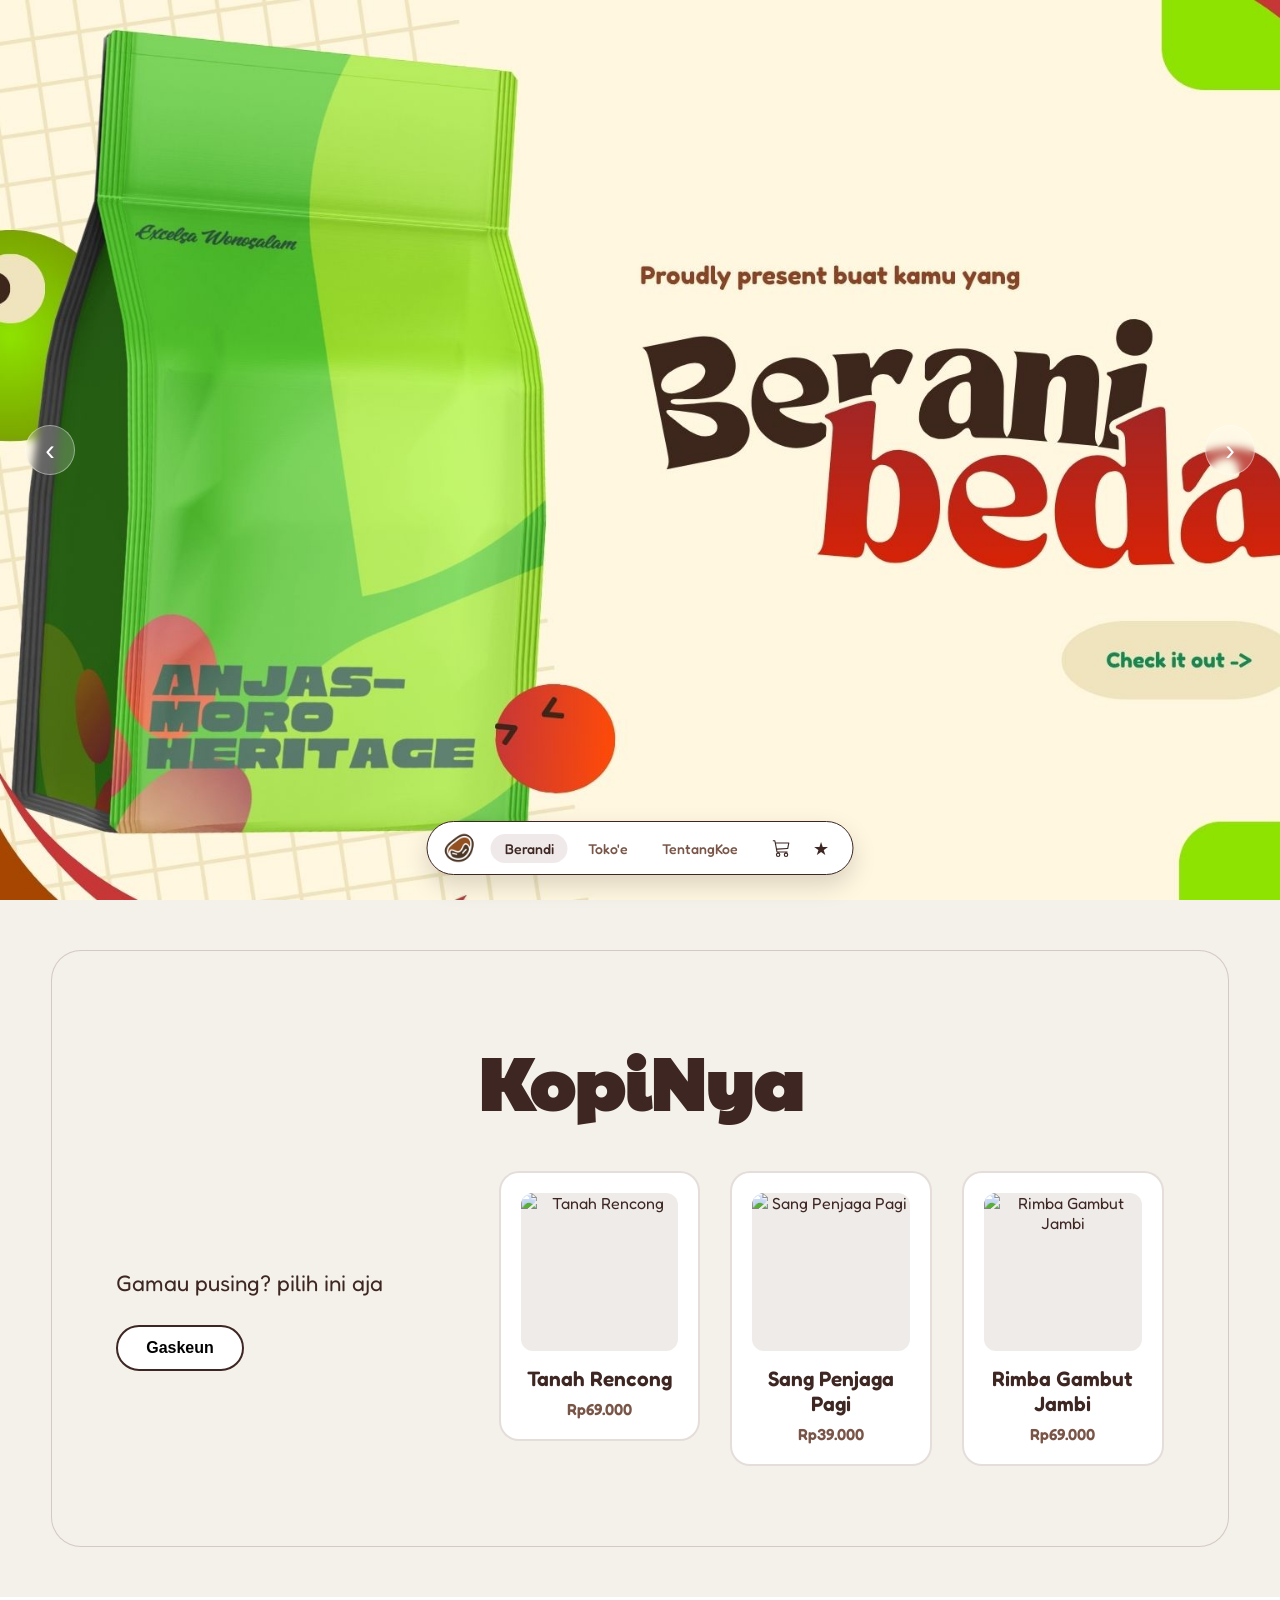
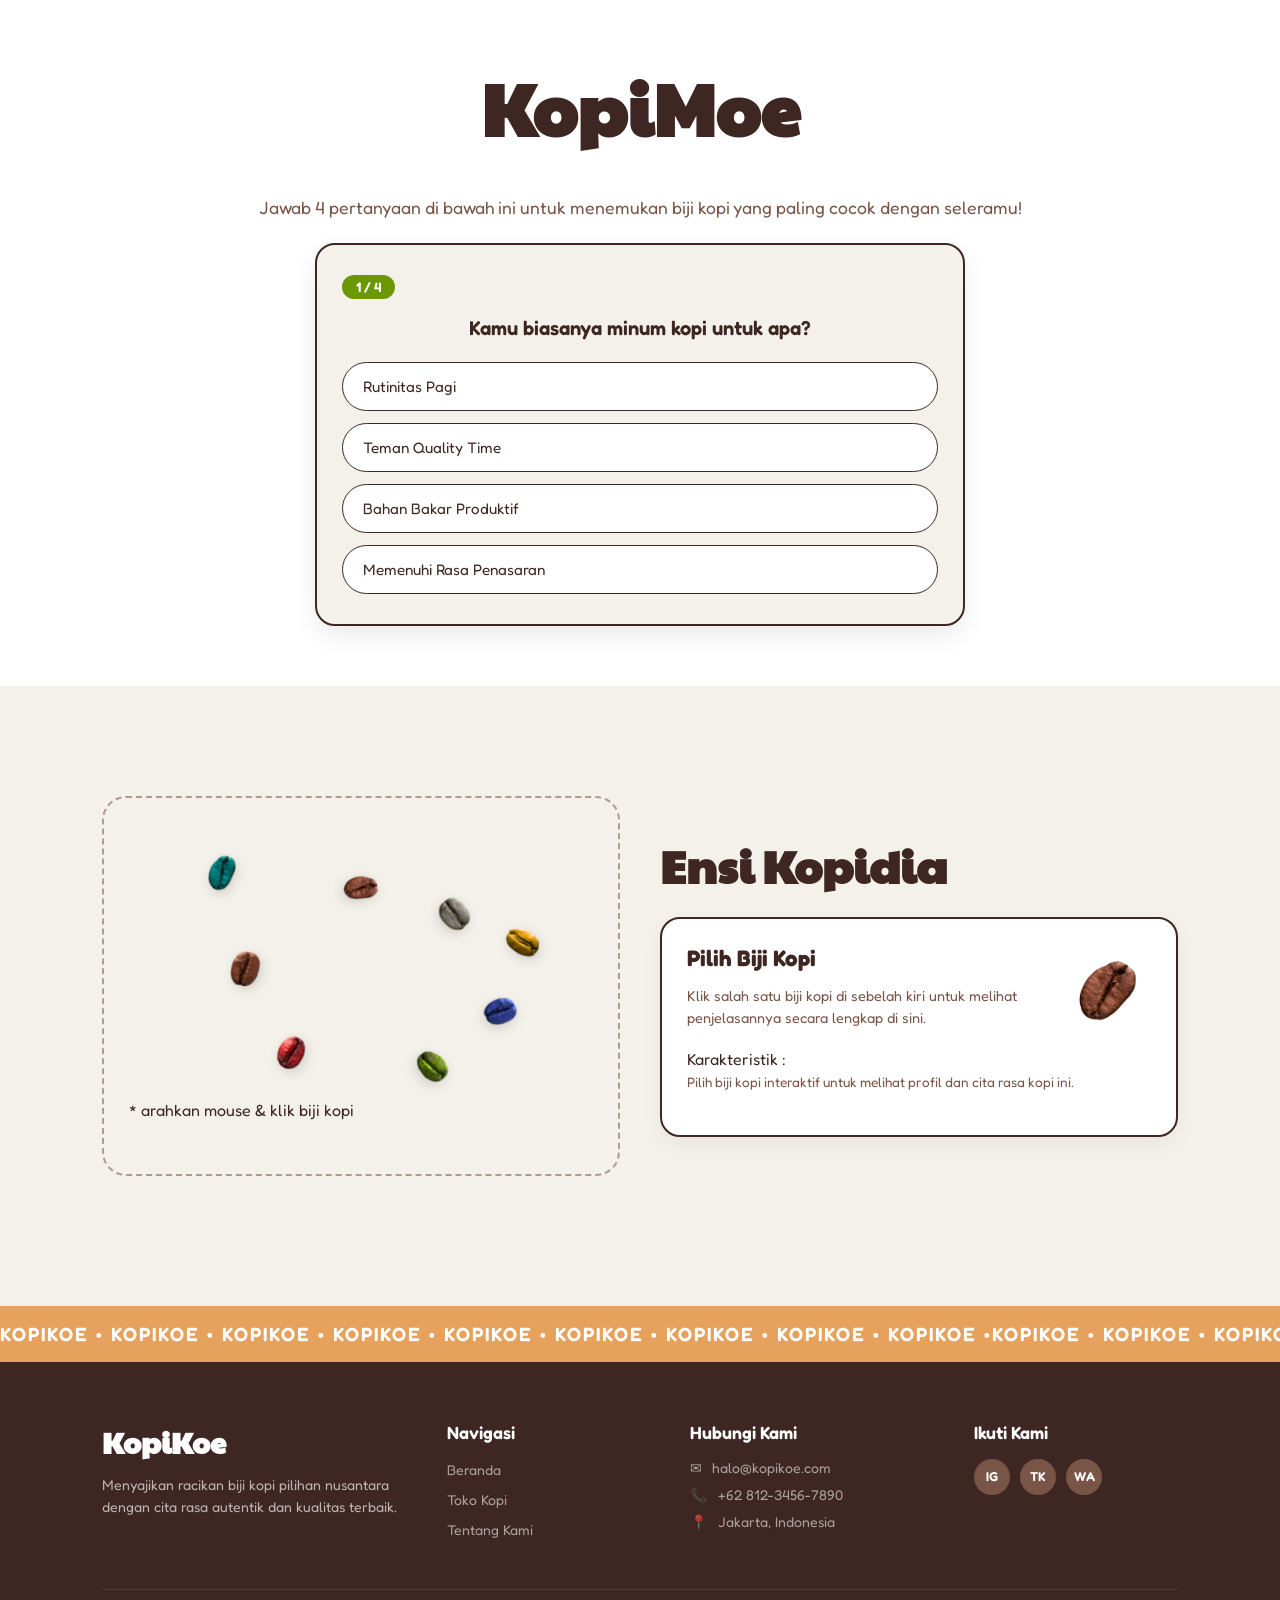
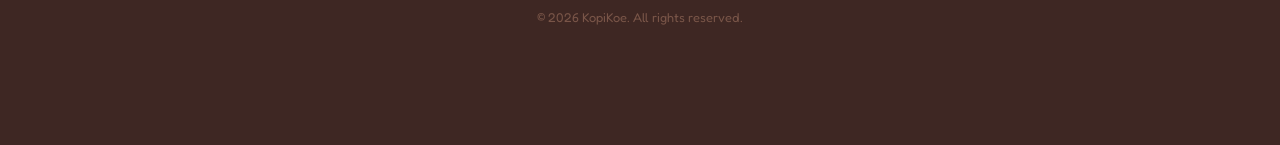
==== commit 930a773c: "ubah" ====
--- a/index.html
+++ b/index.html
@@ -14,17 +14,17 @@
   <section class="hero-slider" id="home">
     <div class="slides-container" id="slides">
       <div class="slide slide-1 active">
-        <a href="deskripsi-produk.html?id=kopi-01" class="hero-image-link">
+        <a href="deskripsi-produk.html?id=kopi-08" class="hero-image-link">
           <img src="assets/images/hero/heroA1.jpg" alt="Gayo Takengon" class="hero-product-img">
         </a>
       </div>
       <div class="slide slide-2">
-        <a href="deskripsi-produk.html?id=kopi-02" class="hero-image-link">
+        <a href="deskripsi-produk.html?id=kopi-04" class="hero-image-link">
           <img src="assets/images/hero/heroA2.jpg" alt="Toraja Kalosi" class="hero-product-img">
         </a>
       </div>
       <div class="slide slide-3">
-        <a href="deskripsi-produk.html?id=kopi-03" class="hero-image-link">
+        <a href="deskripsi-produk.html?id=kopi-06" class="hero-image-link">
           <img src="assets/images/hero/heroA3.jpg" alt="Flores Bajawa" class="hero-product-img">
         </a>
       </div>
@@ -64,7 +64,7 @@
         </a>
       </div>
       <div class="bar-section bar-menu">
-        <a href="#home" class="active">Beranda</a>
+        <a href="#home" class="active">Berandi</a>
         <a href="shop.html">Toko'e</a>
         <a href="about.html">TentangKoe</a>
       </div>
@@ -226,7 +226,7 @@
   <footer class="site-footer">
     <div class="footer-container">
       <div class="footer-col footer-brand">
-        <h3 class="footer-title">KopiKOE</h3>
+        <h3 class="footer-title">KopiKoe</h3>
         <p class="footer-desc">Menyajikan racikan biji kopi pilihan nusantara dengan cita rasa autentik dan kualitas terbaik.</p>
       </div>
       <div class="footer-col footer-links">
@@ -255,7 +255,7 @@
       </div>
     </div>
     <div class="footer-bottom">
-      <p>&copy; 2026 KopiKOE. All rights reserved.</p>
+      <p>&copy; 2026 KopiKoe. All rights reserved.</p>
     </div>
   </footer>
 
--- a/assets/css/style.css
+++ b/assets/css/style.css
@@ -8,20 +8,21 @@
   --olive-accent: #6B9800;
   --white: #FFFFFF;
 }
-
 * {
   margin: 0;
   padding: 0;
   box-sizing: border-box;
 }
-
+html, body {
+  overflow-x: hidden !important;
+  width: 100%;
+  max-width: 100vw;
+}
 body {
   font-family: 'Fredoka', sans-serif;
   background-color: var(--platinum);
   color: var(--coffee-dark);
-  overflow-x: hidden;
-}
-
+}
 .img-placeholder {
   background-color: var(--platinum);
   border: 2px dashed rgba(121, 85, 72, 0.45);
@@ -32,24 +33,19 @@
   font-size: 0.9rem;
   border-radius: 12px;
 }
-
-/* ============================================================
-    PART 1: HERO SLIDER FULLSCREEN IMAGE
-   ============================================================ */
 .hero-slider {
   position: relative;
   width: 100vw;
   height: 100vh;
   max-width: 100%;
   overflow: hidden;
-}
-
+  background-color: var(--platinum);
+}
 .slides-container {
   width: 100%;
   height: 100%;
   position: relative;
 }
-
 .slide {
   position: absolute;
   top: 0;
@@ -62,23 +58,19 @@
   background-position: center;
   background-repeat: no-repeat;
 }
-
 .slide-1 { background-image: url('../../Photo/download%20(20).jpeg'); }
 .slide-2 { background-image: url('../../tekstur-bg-2.jpg'); }
 .slide-3 { background-image: url('../../tekstur-bg-3.jpg'); }
-
 .slide.active { 
   opacity: 1; 
   z-index: 1; 
 }
-
 .hero-image-link {
   display: block;
   width: 100%;
   height: 100%;
   cursor: pointer;
 }
-
 .hero-product-img {
   width: 100%;
   height: 100%;
@@ -86,12 +78,10 @@
   object-position: center;
   transition: transform 0.5s ease, filter 0.5s ease;
 }
-
 .hero-image-link:hover .hero-product-img {
   transform: scale(1.03);
   filter: drop-shadow(0 10px 20px rgba(0,0,0,0.3));
 }
-
 .cta-button {
   padding: 14px 32px;
   font-size: 1.1rem;
@@ -108,9 +98,7 @@
   box-shadow: 0 5px 15px rgba(0,0,0,0.3);
   transition: transform 0.2s ease;
 }
-
 .cta-button:hover { transform: translateY(-3px); }
-
 .slider-arrow {
   position: absolute;
   top: 50%;
@@ -129,13 +117,8 @@
   align-items: center;
   justify-content: center;
 }
-
 .slider-arrow.prev { left: 25px; }
 .slider-arrow.next { right: 25px; }
-
-/* ============================================================
-    PART 2: KOPI NYA (BEST SELLER)
-   ============================================================ */
 .section-kopinya {
   position: relative;
   padding: 80px 5%;
@@ -145,39 +128,34 @@
   max-width: 1350px;
   width: 92%;
   border: 1px solid rgba(121, 85, 72, 0.25);
-}
-
+  box-sizing: border-box;
+}
 .badge-bestseller-img-wrapper {
   position: absolute;
   top: -35px;
   left: -20px;
   z-index: 5;
 }
-
 .badge-bestseller-img {
   width: 90px !important;
   height: 90px !important;
   object-fit: contain;
   filter: drop-shadow(0 5px 10px rgba(0,0,0,0.15));
 }
-
 .section-title {
   font-family: 'Paytone One', sans-serif;
   font-size: 4.5rem;
   text-align: center;
   margin-bottom: 40px;
 }
-
 .kopinya-container {
   display: flex;
   align-items: center;
   justify-content: space-between;
   gap: 50px;
 }
-
 .kopinya-left { flex: 1; }
 .kopinya-desc { font-size: 1.4rem; line-height: 1.5; margin-bottom: 25px; }
-
 .syarat-btn {
   padding: 12px 28px;
   font-size: 1rem;
@@ -188,77 +166,67 @@
   cursor: pointer;
   transition: all 0.2s ease;
 }
-
 .syarat-btn:hover { background: var(--coffee-dark); color: var(--white); }
-
-.kopinya-right { flex: 2; }
-
+.kopinya-right { flex: 2; width: 100%; }
 .cards-wrapper {
   display: flex;
   gap: 30px;
   justify-content: flex-end;
 }
-
 .product-link {
   text-decoration: none;
   color: inherit;
   display: block;
-}
-
+  width: 100%;
+}
 .kopi-card {
   background: var(--white);
   padding: 20px;
   border-radius: 20px;
   border: 2px solid rgba(121, 85, 72, 0.2);
   text-align: center;
-  width: 280px;
+  width: 100%;
+  max-width: 300px;
   transition: transform 0.3s ease, box-shadow 0.3s ease;
-}
-
+  box-sizing: border-box;
+}
 .kopi-card:hover {
   transform: translateY(-8px);
   box-shadow: 0 12px 25px rgba(0,0,0,0.12);
 }
-
 .card-img-real {
   width: 100%;
-  height: 220px;
-  object-fit: cover;
+  height: auto;
+  aspect-ratio: 1/1;
+  object-fit: contain;
+  background-color: #EFEBE9;
   border-radius: 12px;
   margin-bottom: 15px;
-}
-
+  display: block;
+}
 .kopi-card h3 {
   font-size: 1.3rem;
   font-weight: 600;
 }
-
-/* ============================================================
-    PART 3: KOPI MOE (QUIZ) & HASIL KUIS
-   ============================================================ */
 .section-kopimoe {
   padding: 60px 8%;
   text-align: center;
   background: var(--white);
   margin: 30px 0;
 }
-
 .quiz-intro {
   font-size: 1.1rem;
   color: var(--coffee-brown);
   margin-bottom: 25px;
 }
-
 .quiz-wrapper {
   max-width: 650px;
   margin: 0 auto;
 }
-
 .quiz-card-stack {
   position: relative;
   width: 100%;
 }
-
 .quiz-card {
   display: none;
   background: var(--platinum);
@@ -270,16 +238,13 @@
   text-align: left;
   animation: fadeInQuiz 0.3s ease-in-out;
 }
-
 .quiz-card.active {
   display: block;
 }
-
 @keyframes fadeInQuiz {
   from { opacity: 0; transform: translateY(10px); }
   to { opacity: 1; transform: translateY(0); }
 }
-
 .step-badge {
   display: inline-block;
   background: var(--olive-accent);
@@ -290,7 +255,6 @@
   border-radius: 15px;
   margin-bottom: 15px;
 }
-
 .quiz-question {
   font-size: 1.25rem;
   font-weight: 600;
@@ -299,13 +263,11 @@
   line-height: 1.4;
   text-align: center;
 }
-
 .quiz-options {
   display: flex;
   flex-direction: column;
   gap: 12px;
 }
-
 .quiz-opt-btn {
   padding: 14px 20px;
   font-size: 0.95rem;
@@ -319,15 +281,12 @@
   text-align: left;
   width: 100%;
 }
-
 .quiz-opt-btn:hover {
   background: var(--coffee-dark);
   color: var(--white);
   transform: translateY(-2px);
   box-shadow: 0 4px 12px rgba(0,0,0,0.15);
 }
-
-/* KOTAK HASIL KUIS YANG RAPI DAN ESTETIK */
 #resultSection {
   background: var(--platinum);
   border: 2px solid var(--coffee-dark);
@@ -338,26 +297,22 @@
   text-align: center;
   animation: fadeInResult 0.4s ease-in-out;
 }
-
 @keyframes fadeInResult {
   from { opacity: 0; transform: translateY(15px); }
   to { opacity: 1; transform: translateY(0); }
 }
-
 .quiz-result-card h3#coffeeTitle {
   font-family: 'Paytone One', sans-serif;
   font-size: 1.8rem;
   color: var(--coffee-dark);
   margin-bottom: 6px;
 }
-
 .quiz-result-card p#coffeeSub {
   font-size: 0.95rem;
   color: var(--coffee-brown);
   margin-bottom: 20px;
   font-weight: 500;
 }
-
 .quiz-result-img-box {
   width: 150px;
   height: 150px;
@@ -368,13 +323,11 @@
   box-shadow: 0 8px 20px rgba(0,0,0,0.12);
   background: var(--white);
 }
-
 .quiz-result-card img#coffeeImg {
   width: 100%;
   height: 100%;
   object-fit: cover;
 }
-
 .match-score-badge {
   display: inline-block;
   background: rgba(230, 161, 92, 0.15);
@@ -386,14 +339,12 @@
   margin-bottom: 20px;
   border: 1px solid var(--orange-accent);
 }
-
 .quiz-result-actions {
   display: flex;
   justify-content: center;
   gap: 12px;
   flex-wrap: wrap;
 }
-
 .quiz-result-actions .syarat-btn {
   padding: 12px 24px;
   border-radius: 25px;
@@ -403,31 +354,23 @@
   cursor: pointer;
   transition: all 0.2s ease;
 }
-
 .quiz-result-actions .btn-buy {
   background: var(--coffee-dark);
   color: var(--white);
   border: 2px solid var(--coffee-dark);
 }
-
 .quiz-result-actions .btn-buy:hover {
   background: var(--coffee-brown);
   border-color: var(--coffee-brown);
 }
-
 .quiz-result-actions .btn-reset {
   background: var(--white);
   color: var(--coffee-dark);
   border: 2px solid var(--coffee-dark);
 }
-
 .quiz-result-actions .btn-reset:hover {
   background: rgba(62, 39, 35, 0.08);
 }
-
-/* ============================================================
-    PART 4: SECTION ENSIKOPIDIA
-   ============================================================ */
 .section-ensi {
   display: flex;
   padding: 80px 8%;
@@ -436,13 +379,11 @@
   margin-bottom: 50px;
   justify-content: center;
 }
-
 .ensi-left, 
 .ensi-right {
   flex: 1;
   width: 50%;
 }
-
 .interactive-area {
   position: relative;
   border: 2px dashed rgba(121, 85, 72, 0.55);
@@ -453,14 +394,12 @@
   background-color: var(--platinum);
   box-sizing: border-box;
 }
-
 .beans-group-random {
   width: 100%;
   height: 85%;
   position: relative;
   display: block; 
 }
-
 .bean-img {
   position: absolute; 
   width: 46px;
@@ -472,20 +411,17 @@
   filter: drop-shadow(0 4px 6px rgba(0,0,0,0.15));
   z-index: 2;
 }
-
 .bean-img:hover,
 .bean-img:active {
   transform: scale(1.4) rotate(360deg) !important;
   filter: drop-shadow(0 8px 15px rgba(0,0,0,0.3));
   z-index: 20 !important;
 }
-
 .bean-img.active-bean {
   outline: 3px solid var(--sky-accent);
   outline-offset: 2px;
   border-radius: 50%;
 }
-
 .beans-group-random img:nth-child(1)  { top: 5%;  left: 10%; transform: rotate(-18deg); }
 .beans-group-random img:nth-child(2)  { top: 25%; left: 35%; transform: rotate(25deg); }
 .beans-group-random img:nth-child(3)  { top: 15%; left: 70%; transform: rotate(-40deg); }
@@ -496,14 +432,12 @@
 .beans-group-random img:nth-child(8)  { top: 75%; left: 65%; transform: rotate(35deg); }
 .beans-group-random img:nth-child(9)  { top: 35%; left: 85%; transform: rotate(-15deg); }
 .beans-group-random img:nth-child(10) { top: 85%; left: 85%; transform: rotate(50deg); }
-
 .ensi-title {
   font-family: 'Paytone One', sans-serif;
   font-size: 2.8rem;
   margin-bottom: 20px;
   color: var(--coffee-dark);
 }
-
 .ensi-card {
   background: var(--white);
   border: 2px solid var(--coffee-dark);
@@ -511,27 +445,24 @@
   padding: 25px;
   min-height: 220px;
   box-shadow: 0 8px 20px rgba(0,0,0,0.05);
-}
-
+  box-sizing: border-box;
+}
 .ensi-card-header {
   display: flex;
   justify-content: space-between;
   gap: 20px;
   margin-bottom: 15px;
 }
-
 .ensi-card-text h3 {
   font-size: 1.4rem;
   margin-bottom: 14px;
   color: var(--coffee-dark);
 }
-
 .ensi-card-text p {
   font-size: 0.9rem;
   color: var(--coffee-brown);
   line-height: 1.5;
 }
-
 .ensi-img {
   width: 90px;
   height: 90px;
@@ -539,16 +470,11 @@
   border-radius: 12px;
   flex-shrink: 0;
 }
-
 .stat-line {
   font-size: 0.85rem;
   color: var(--coffee-brown);
   margin-top: 5px;
 }
-
-/* ============================================================
-    PART 5: FLOATING PILL BOTTOM BAR
-   ============================================================ */
 .bottom-bar-wrapper {
   position: fixed;
   bottom: 25px;
@@ -559,13 +485,11 @@
   z-index: 1000;
   transition: transform 0.4s ease-in-out, opacity 0.4s ease-in-out;
 }
-
 .bottom-bar-wrapper.hide {
   transform: translate(-50%, 150px);
   opacity: 0;
   pointer-events: none;
 }
-
 .bottom-bar-pill {
   background: var(--white);
   height: 54px;
@@ -579,12 +503,10 @@
   box-shadow: 0 10px 25px rgba(0,0,0,0.15);
   box-sizing: border-box;
 }
-
 .bar-section { 
   display: flex; 
   align-items: center; 
 }
-
 .navbar-logo-img {
   height: 32px;
   width: 32px;
@@ -592,11 +514,9 @@
   object-fit: cover;
   display: block;
 }
-
 .bar-menu { 
   gap: 6px; 
 }
-
 .bar-menu a {
   text-decoration: none;
   color: var(--coffee-brown);
@@ -606,19 +526,16 @@
   font-weight: 500;
   transition: all 0.2s ease;
 }
-
 .bar-menu a.active, 
 .bar-menu a:hover { 
   background: rgba(121, 85, 72, 0.12); 
   color: var(--coffee-dark); 
 }
-
 .bar-icons { 
   gap: 8px; 
   display: flex;
   align-items: center;
 }
-
 .cart-btn {
   position: relative;
   background: none;
@@ -632,17 +549,14 @@
   border-radius: 50%;
   transition: background-color 0.2s ease;
 }
-
 .cart-btn:hover {
-  background-color: rgba(0, 0, 0, 0.05);
-}
-
+  background: rgba(0, 0, 0, 0.05);
+}
 .cart-btn svg {
   display: block;
   width: 18px;
   height: 18px;
 }
-
 .cart-badge {
   position: absolute;
   top: 0px;
@@ -661,7 +575,6 @@
   box-shadow: 0 2px 5px rgba(0,0,0,0.2);
   line-height: 1;
 }
-
 .star-object {
   display: flex;
   align-items: center;
@@ -674,7 +587,6 @@
   transition: background-color 0.3s ease;
   text-decoration: none;
 }
-
 .star-icon {
   display: inline-block;
   font-size: 1.1rem;
@@ -682,20 +594,14 @@
   transition: transform 0.6s cubic-bezier(0.34, 1.56, 0.64, 1), color 0.3s ease;
   transform-origin: center;
 }
-
 .star-object:hover {
   background-color: rgba(231, 161, 92, 0.15);
 }
-
 .star-object:hover .star-icon {
   transform: rotate(360deg) scale(1.25);
   color: var(--orange-accent);
   filter: drop-shadow(0 0 5px rgba(231, 161, 92, 0.6));
 }
-
-/* ============================================================
-    PART 6: MARQUEE / RUNNING TEXT
-   ============================================================ */
 .marquee-footer {
   background-color: var(--orange-accent);
   color: var(--white);
@@ -705,14 +611,12 @@
   width: 100%;
   margin: 0;
 }
-
 .marquee-wrapper {
   display: flex;
   width: 100%;
   overflow: hidden;
   user-select: none;
 }
-
 .marquee-content {
   display: flex;
   flex-shrink: 0;
@@ -722,15 +626,10 @@
   white-space: nowrap;
   animation: marqueeRight 12s linear infinite;
 }
-
 @keyframes marqueeRight {
   from { transform: translateX(-100%); }
   to   { transform: translateX(0%); }
 }
-
-/* ============================================================
-    PART 7: FOOTER UTAMA
-   ============================================================ */
 .site-footer {
   background-color: var(--coffee-dark);
   color: var(--platinum);
@@ -739,7 +638,6 @@
   font-family: 'Fredoka', sans-serif;
   text-align: left;
 }
-
 .footer-container {
   display: grid;
   grid-template-columns: 1.5fr 1fr 1.2fr 1fr;
@@ -747,54 +645,45 @@
   max-width: 1200px;
   margin: 0 auto;
 }
-
 .footer-col {
   display: flex;
   flex-direction: column;
   align-items: flex-start;
 }
-
 .footer-title {
   font-family: 'Paytone One', sans-serif;
   font-size: 1.8rem;
   color: var(--white);
   margin-bottom: 12px;
 }
-
 .footer-desc {
   font-size: 0.88rem;
   color: rgba(244, 241, 234, 0.7);
   line-height: 1.6;
 }
-
 .footer-heading {
   font-size: 1.1rem;
   font-weight: 600;
   color: var(--white);
   margin-bottom: 16px;
 }
-
 .footer-col ul {
   list-style: none;
   padding: 0;
   margin: 0;
 }
-
 .footer-col ul li {
   margin-bottom: 10px;
 }
-
 .footer-col ul li a {
   color: rgba(244, 241, 234, 0.6);
   text-decoration: none;
   font-size: 0.88rem;
   transition: color 0.2s ease;
 }
-
 .footer-col ul li a:hover {
   color: var(--orange-accent);
 }
-
 .contact-list li {
   display: flex;
   align-items: center;
@@ -802,12 +691,10 @@
   font-size: 0.88rem;
   color: rgba(244, 241, 234, 0.6);
 }
-
 .social-icons {
   display: flex;
   gap: 10px;
 }
-
 .social-btn {
   display: flex;
   align-items: center;
@@ -822,13 +709,11 @@
   font-weight: 600;
   transition: background-color 0.3s ease, transform 0.2s ease;
 }
-
 .social-btn:hover {
   background-color: var(--orange-accent);
   color: var(--coffee-dark);
   transform: translateY(-3px);
 }
-
 .footer-bottom {
   border-top: 1px solid rgba(255,255,255,0.1);
   margin-top: 40px;
@@ -837,10 +722,6 @@
   font-size: 0.8rem;
   color: var(--coffee-brown);
 }
-
-/* ============================================================
-    PART 8: SIDE CART DRAWER (FIXED)
-   ============================================================ */
 .cart-overlay {
   position: fixed;
   top: 0;
@@ -851,11 +732,9 @@
   z-index: 99998;
   display: none;
 }
-
 .cart-overlay.show {
   display: block;
 }
-
 .side-cart-drawer {
   position: fixed;
   top: 0;
@@ -871,11 +750,9 @@
   flex-direction: column;
   box-sizing: border-box;
 }
-
 .side-cart-drawer.open {
   right: 0;
 }
-
 .cart-drawer-header {
   padding: 20px;
   border-bottom: 1px solid #eee;
@@ -883,14 +760,12 @@
   justify-content: space-between;
   align-items: center;
 }
-
 .cart-drawer-header h3 {
   margin: 0;
   font-family: 'Paytone One', sans-serif;
   color: var(--coffee-dark);
   font-size: 1.2rem;
 }
-
 .close-drawer-btn {
   background: none;
   border: none;
@@ -899,13 +774,11 @@
   color: #888;
   line-height: 1;
 }
-
 .cart-drawer-body {
   padding: 20px;
   flex: 1;
   overflow-y: auto;
 }
-
 .drawer-item {
   position: relative;
   display: flex;
@@ -917,7 +790,6 @@
   margin-bottom: 12px;
   background: #fff;
 }
-
 .drawer-item-name {
   font-weight: 600;
   font-size: 0.95rem;
@@ -925,15 +797,10 @@
   color: var(--coffee-dark);
   padding-right: 25px;
 }
-
-/* ============================================================
-    PART 11: EDIT VARIANT POPUP DI KERANJANG (SHOPEE STYLE)
-   ============================================================ */
 .drawer-item-variant-container {
   position: relative;
   width: fit-content;
 }
-
 .drawer-item-variant-btn {
   background: var(--platinum);
   border: 1px solid rgba(121, 85, 72, 0.25);
@@ -949,12 +816,10 @@
   font-family: 'Fredoka', sans-serif;
   transition: all 0.2s ease;
 }
-
 .drawer-item-variant-btn:hover {
   border-color: var(--coffee-dark);
   background: #eae5dc;
 }
-
 .variant-dropdown-popup {
   position: absolute;
   top: 115%;
@@ -969,33 +834,28 @@
   display: none;
   animation: fadeInPopup 0.2s ease-in-out;
 }
-
 @keyframes fadeInPopup {
   from { opacity: 0; transform: translateY(-5px); }
   to { opacity: 1; transform: translateY(0); }
 }
-
 .variant-dropdown-popup.show {
   display: block;
 }
-
 .variant-popup-title {
   font-size: 0.8rem;
   font-weight: 600;
   margin-bottom: 8px;
   color: var(--coffee-dark);
 }
-
 .variant-options-grid {
   display: flex;
   flex-wrap: wrap;
   gap: 6px;
   margin-bottom: 4px;
 }
-
 .variant-opt-chip {
   background: var(--platinum);
-  border: 1px solid rgba(121, 85, 72, 0.3);
+  border: 1.5px solid rgba(121, 85, 72, 0.3);
   padding: 5px 10px;
   font-size: 0.75rem;
   border-radius: 6px;
@@ -1004,25 +864,20 @@
   font-family: 'Fredoka', sans-serif;
   color: var(--coffee-dark);
 }
-
 .variant-opt-chip:hover {
   background: #ded7cb;
 }
-
 .variant-opt-chip.active {
   background: var(--coffee-dark);
   color: var(--white);
   border-color: var(--coffee-dark);
 }
-/* ============================================================ */
-
 .drawer-item-bottom {
   display: flex;
   justify-content: space-between;
   align-items: center;
   margin-top: 4px;
 }
-
 .drawer-item-qty {
   display: inline-flex;
   align-items: center;
@@ -1031,7 +886,6 @@
   border-radius: 30px;
   padding: 3px 6px;
 }
-
 .qty-btn {
   width: 22px;
   height: 22px;
@@ -1048,12 +902,10 @@
   padding: 0;
   transition: background-color 0.2s ease, color 0.2s ease;
 }
-
 .qty-btn:hover {
-  background-color: var(--coffee-brown);
+  background: var(--coffee-brown);
   color: var(--white);
 }
-
 .qty-value {
   min-width: 18px;
   text-align: center;
@@ -1061,13 +913,11 @@
   font-size: 0.85rem;
   color: var(--coffee-dark);
 }
-
 .drawer-item-price {
   font-weight: 600;
   font-size: 0.9rem;
   color: var(--orange-accent);
 }
-
 .drawer-item-remove {
   position: absolute;
   top: 14px;
@@ -1083,18 +933,15 @@
   border-radius: 6px;
   transition: color 0.2s ease, background-color 0.2s ease;
 }
-
 .drawer-item-remove:hover {
   color: var(--red-accent);
   background: #fdeaea;
 }
-
 .cart-drawer-footer {
   padding: 20px;
   border-top: 1px solid #eee;
   background: #fafafa;
 }
-
 .cart-subtotal {
   display: flex;
   justify-content: space-between;
@@ -1103,13 +950,11 @@
   margin-bottom: 8px;
   color: var(--coffee-dark);
 }
-
 .cart-tax-note {
   font-size: 0.8rem;
   color: #888;
   margin-bottom: 15px;
 }
-
 .btn-checkout-drawer {
   width: 100%;
   background: var(--orange-accent);
@@ -1120,57 +965,62 @@
   font-weight: 600;
   cursor: pointer;
   transition: background 0.2s;
-}
-
+  box-sizing: border-box;
+}
 .btn-checkout-drawer:hover {
   background: #d48b48;
 }
-
-/* ============================================================
-    RESPONSIF MOBILE (LAYAR <= 768px)
-   ============================================================ */
 @media (max-width: 768px) {
+  .hero-slider {
+    height: 52vh;
+    min-height: 320px;
+  }
+  .slide {
+    background-size: 100% auto;
+    background-position: top center;
+    background-repeat: no-repeat;
+    background-color: var(--platinum);
+  }
+  .hero-product-img {
+    object-fit: contain;
+    object-position: top center;
+  }
   .kopinya-container {
     flex-direction: column;
     text-align: center;
   }
-  
+  .section-title {
+    font-size: 2.5rem;
+  }
   .cards-wrapper {
     justify-content: center;
     flex-wrap: wrap;
   }
-
   .kopi-card {
     width: 100%;
     max-width: 300px;
   }
-
   .section-ensi {
     flex-direction: column !important;
     padding: 30px 20px !important;
     gap: 25px !important;
   }
-
   .ensi-left, 
   .ensi-right {
     width: 100% !important;
   }
-
   .ensi-title {
     font-size: 2rem !important;
     text-align: center;
   }
-
   .interactive-area {
     height: 250px !important;
     padding: 15px !important;
   }
-
   .bean-img {
     width: 38px !important;
     height: 38px !important;
   }
-
   .bottom-bar-wrapper {
     position: fixed !important;
     bottom: 15px !important;
@@ -1180,7 +1030,6 @@
     max-width: 360px !important;
     z-index: 9999 !important;
   }
-
   .bottom-bar-pill {
     display: flex !important;
     justify-content: space-between !important;
@@ -1190,14 +1039,12 @@
     height: 48px !important;
     box-sizing: border-box !important;
   }
-
   .bar-section.bar-menu,
   .bar-menu {
     display: flex !important;
     gap: 4px !important;
     align-items: center !important;
   }
-
   .bar-menu a {
     display: inline-block !important;
     padding: 4px 6px !important;
@@ -1207,44 +1054,34 @@
     text-decoration: none !important;
     white-space: nowrap !important;
   }
-
   .navbar-logo-img {
     width: 28px !important;
     height: 28px !important;
     border-radius: 50% !important;
   }
-
   .bar-section.bar-icons,
   .bar-icons {
     display: flex !important;
     align-items: center !important;
     gap: 4px !important;
   }
-
   .site-footer {
     padding: 40px 20px 130px 20px !important;
     text-align: center !important;
   }
-
   .footer-container {
     grid-template-columns: 1fr !important;
     gap: 30px !important;
     text-align: center !important;
   }
-
   .footer-col {
     align-items: center !important;
   }
-
   .contact-list li,
   .social-icons {
     justify-content: center !important;
   }
 }
-
-/* ============================================================
-    PART 9: TOAST NOTIFICATION (POPUP INFO)
-   ============================================================ */
 .toast-container {
   position: fixed;
   top: 25px;
@@ -1255,7 +1092,6 @@
   gap: 12px;
   pointer-events: none;
 }
-
 .toast-notification {
   min-width: 250px;
   padding: 16px 20px;
@@ -1273,14 +1109,11 @@
   opacity: 0;
   animation: slideInToast 0.4s cubic-bezier(0.25, 1, 0.5, 1) forwards, fadeOutToast 0.4s ease forwards 2.5s;
 }
-
 .toast-notification.success { border-left: 6px solid var(--olive-accent); }
 .toast-notification.error { border-left: 6px solid var(--red-accent); }
 .toast-icon { font-size: 1.3rem; line-height: 1; }
-
 @keyframes slideInToast { to { transform: translateX(0); opacity: 1; } }
 @keyframes fadeOutToast { to { transform: translateX(120%); opacity: 0; } }
-
 @media (max-width: 768px) {
   .toast-container {
     top: 20px;
@@ -1299,10 +1132,6 @@
   @keyframes slideDownToast { to { transform: translateY(0); opacity: 1; } }
   @keyframes fadeUpToast { to { transform: translateY(-150%); opacity: 0; } }
 }
-
-/* ============================================================
-    PART 10: CENTER POPUP MODAL (PENGGANTI ALERT BROWSER)
-   ============================================================ */
 .custom-popup-overlay {
   position: fixed;
   top: 0;
@@ -1318,12 +1147,10 @@
   visibility: hidden;
   transition: opacity 0.3s ease, visibility 0.3s ease;
 }
-
 .custom-popup-overlay.show {
   opacity: 1;
   visibility: visible;
 }
-
 .custom-popup-box {
   background: var(--white);
   width: 90%;
@@ -1334,32 +1161,28 @@
   box-shadow: 0 15px 35px rgba(0,0,0,0.2);
   transform: scale(0.8) translateY(20px);
   transition: transform 0.4s cubic-bezier(0.25, 1, 0.5, 1);
-}
-
+  box-sizing: border-box;
+}
 .custom-popup-overlay.show .custom-popup-box {
   transform: scale(1) translateY(0);
 }
-
 .custom-popup-icon {
   font-size: 3.5rem;
   margin-bottom: 15px;
   line-height: 1;
 }
-
 .custom-popup-title {
   font-family: 'Paytone One', sans-serif;
   font-size: 1.6rem;
   color: var(--coffee-dark);
   margin-bottom: 10px;
 }
-
 .custom-popup-message {
   font-size: 1.05rem;
   color: var(--coffee-brown);
   margin-bottom: 25px;
   line-height: 1.5;
 }
-
 .custom-popup-btn {
   background: var(--coffee-dark);
   color: var(--white);
@@ -1371,7 +1194,6 @@
   cursor: pointer;
   transition: background 0.2s ease, transform 0.2s ease;
 }
-
 .custom-popup-btn:hover {
   background: var(--orange-accent);
   transform: translateY(-2px);
